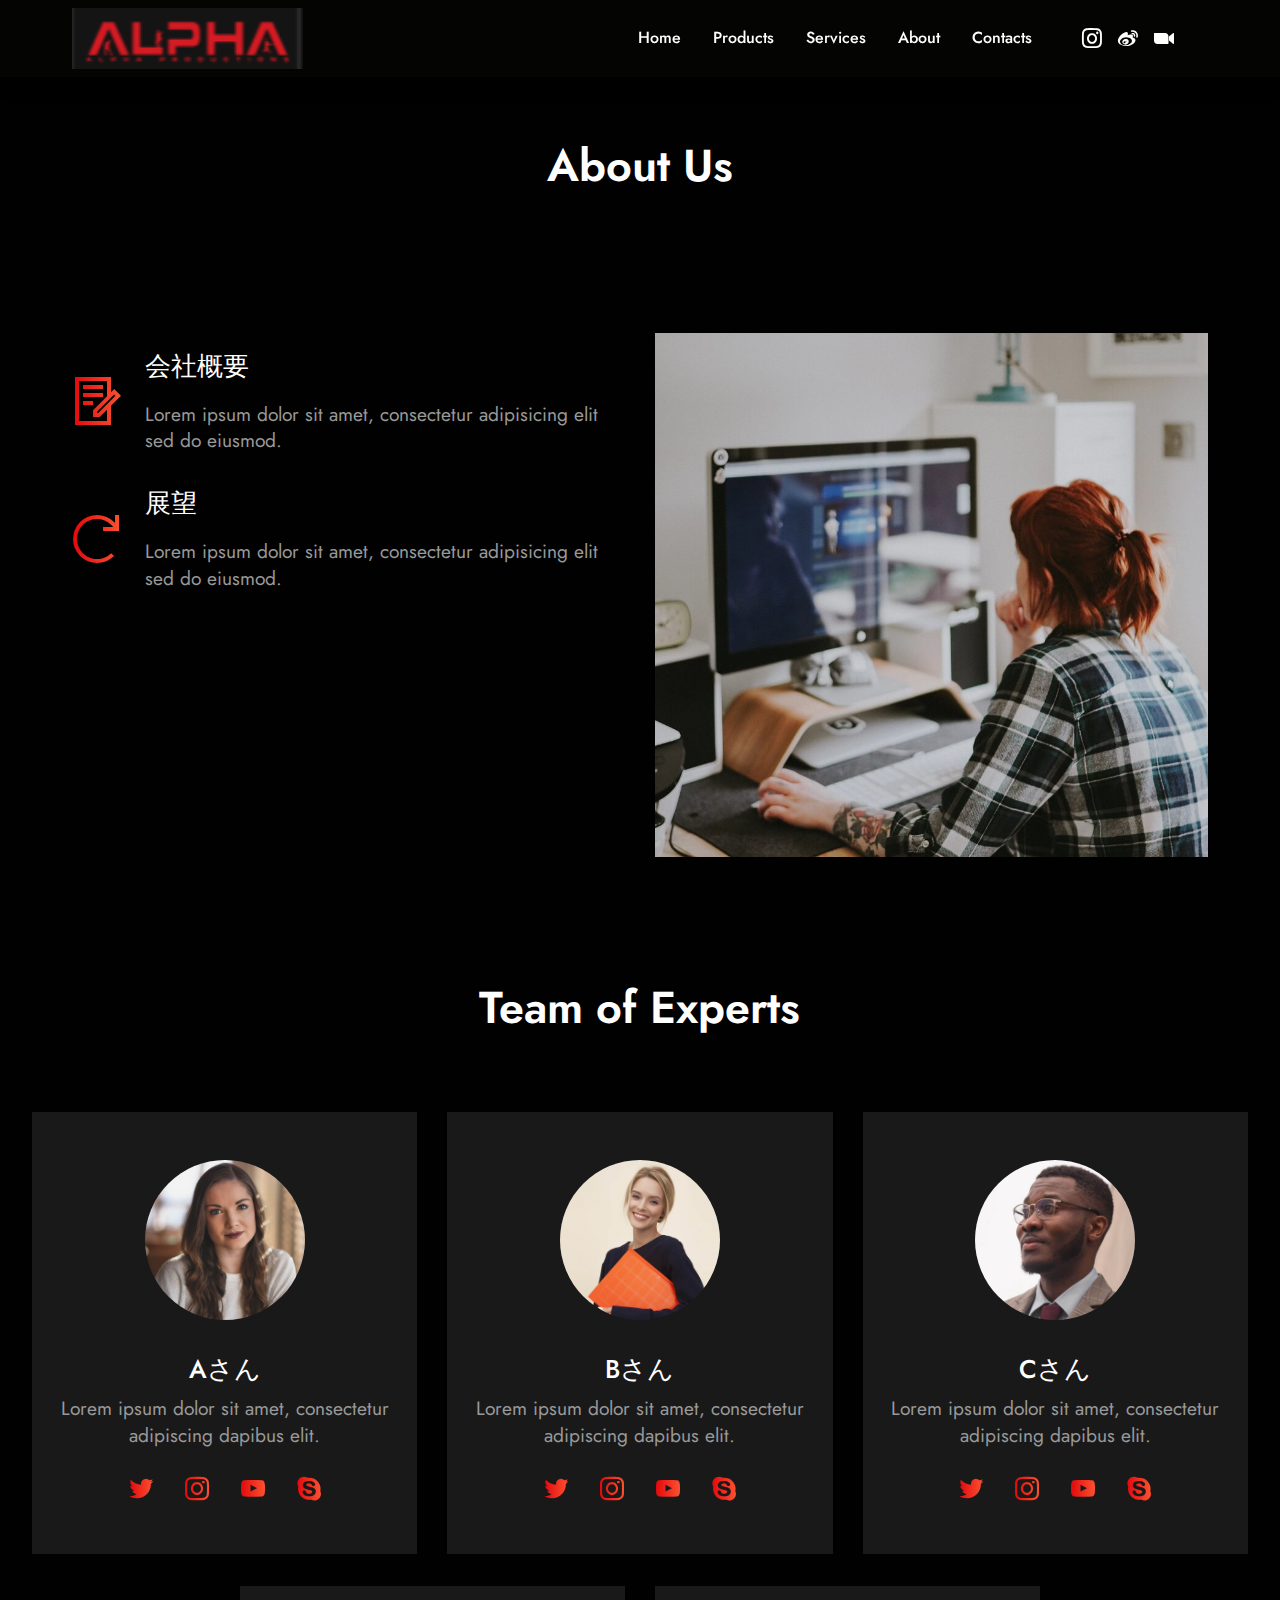
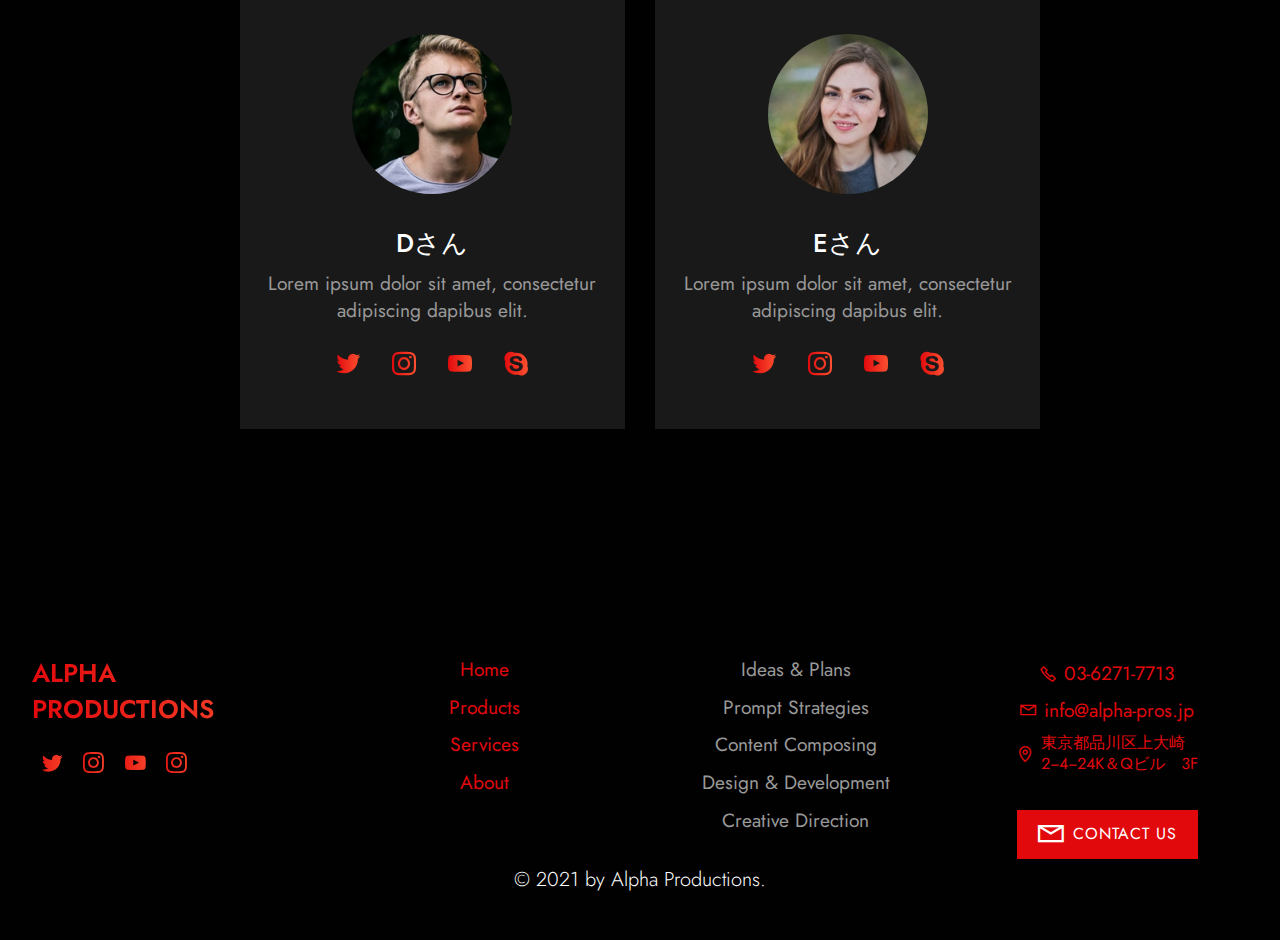
==== About.html @ 3380ed00 "about + contact" ====
<!DOCTYPE html>
<html  >
<head>
  
  <meta charset="UTF-8">
  <meta http-equiv="X-UA-Compatible" content="IE=edge">
  
  <meta name="viewport" content="width=device-width, initial-scale=1, minimum-scale=1">
  <link rel="shortcut icon" href="assets/images/1-121x76.png" type="image/x-icon">
  <meta name="description" content="Alpha Productionsは、東京を拠点とし、在日華人を中心とする映像作品制作チームです。日本をベースとし、日中両国向けの高品質の映像作品の企画・制作をすることで日中両国の文化交流・相互理解に貢献することを目標とします。">
  
  
  <title>About</title>
  <link rel="stylesheet" href="assets/web/assets/mobirise-icons2/mobirise2.css">
  <link rel="stylesheet" href="assets/web/assets/mobirise-icons/mobirise-icons.css">
  <link rel="stylesheet" href="assets/tether/tether.min.css">
  <link rel="stylesheet" href="assets/bootstrap/css/bootstrap.min.css">
  <link rel="stylesheet" href="assets/bootstrap/css/bootstrap-grid.min.css">
  <link rel="stylesheet" href="assets/bootstrap/css/bootstrap-reboot.min.css">
  <link rel="stylesheet" href="assets/dropdown/css/style.css">
  <link rel="stylesheet" href="assets/socicon/css/styles.css">
  <link rel="stylesheet" href="assets/theme/css/style.css">
  <link rel="preload" as="style" href="assets/mobirise/css/mbr-additional.css"><link rel="stylesheet" href="assets/mobirise/css/mbr-additional.css" type="text/css">
  
  
  
  

</head>
<body>
  
  <section class="menu cid-sqyo8vcNuX" once="menu" id="menu1-r">
    
    <nav class="navbar navbar-dropdown navbar-fixed-top navbar-expand-lg">
        <div class="container">
            <div class="navbar-brand">
                <span class="navbar-logo">
                    <a href="index.html">
                        <img src="assets/images/1-121x76.png" alt="alpha" style="height: 3.8rem;">
                    </a>
                </span>
                
            </div>
            <button class="navbar-toggler" type="button" data-toggle="collapse" data-target="#navbarSupportedContent" aria-controls="navbarNavAltMarkup" aria-expanded="false" aria-label="Toggle navigation">
                <div class="hamburger">
                    <span></span>
                    <span></span>
                    <span></span>
                    <span></span>
                </div>
            </button>
            <div class="collapse navbar-collapse" id="navbarSupportedContent">
                <ul class="navbar-nav nav-dropdown nav-right" data-app-modern-menu="true"><li class="nav-item"><a class="nav-link link text-white text-primary display-4" href="index.html">Home</a>
                    </li><li class="nav-item"><a class="nav-link link text-white text-primary display-4" href="Products.html">Products</a></li><li class="nav-item"><a class="nav-link link text-white text-primary display-4" href="Services.html">Services</a></li>
                    <li class="nav-item"><a class="nav-link link text-white text-primary display-4" href="About.html">About</a></li><li class="nav-item"><a class="nav-link link text-white text-primary display-4" href="Contacts.html">Contacts</a></li></ul>
                <div class="icons-menu">
                    <a href="index.html" target="_blank">
                        <span class="p-2 mbr-iconfont socicon-instagram socicon"></span>
                    </a>
                    <a href="index.html" target="_blank">
                        <span class="p-2 mbr-iconfont socicon-weibo socicon"></span>
                    </a>
                    <a href="index.html" target="_blank">
                        <span class="p-2 mbr-iconfont socicon-zoom socicon"></span>
                    </a>
                    
                    
                    
                </div>
                
            </div>
        </div>
    </nav>
</section>

<section class="content6 cid-sqyqE1B1pD" id="content6-12">

    

    
    <div class="container align-center">
        <div class="row justify-content-center">
            <div class="media-container-column col-md-10">
                <h1 class="mbr-section-title mbr-fonts-style mb-0 mbr-bold display-2">About Us</h1>
                
                 
   
            </div>
        </div>
    </div>
</section>

<section class="features2 solutionm4_features2 cid-sqyp327Faf" id="features2-y">

    
    
    <div class="container">
        <div class="row justify-content-center">
            <div class="col-lg-6 col-md-12 md-pb">
                <div class="title-wrapper align-left">
                    
                    
                    
                </div>
                <div class="row">
                    <div class="card p-3 col-12 col-md-12 col-lg-12">
                        <div class="card-wrapper">
                            <div class="icon-wrapper">
                                <span class="mbr-iconfont mobi-mbri-contact-form mobi-mbri"></span>
                            </div>
                            <div class="card-box">
                                <h5 class="card-title mbr-regular pb-1 mbr-black mbr-fonts-style display-5">会社概要</h5>
                                <p class="card-text mbr-regular mbr-black mbr-fonts-style display-7">Lorem ipsum dolor sit amet,
                                    consectetur adipisicing elit sed do eiusmod.</p>
                            </div>
                        </div>
                    </div>
                    <div class="card p-3 col-12 col-md-6 col-lg-12">
                        <div class="card-wrapper">
                            <div class="icon-wrapper">
                                <span class="mbr-iconfont mobi-mbri-refresh mobi-mbri"></span>
                            </div>
                            <div class="card-box">
                                <h5 class="card-title mbr-regular pb-1 mbr-black mbr-fonts-style display-5">
                                    展望</h5>
                                <p class="card-text mbr-regular mbr-black mbr-fonts-style display-7">Lorem ipsum dolor sit amet,
                                    consectetur adipisicing elit sed do eiusmod.</p>
                            </div>

                        </div>
                    </div>
                </div>
            </div>
            <div class="col-lg-6 col-md-12 md-pb">
                <img src="assets/images/02.jpg" alt="">
            </div>
        </div>
    </div>
</section>

<section class="team1 solutionm4_team1 cid-sqypqTOiqD" id="team1-z">
    

    
    <div class="container-fluid mbr-white">
        <div class="row justify-content-center">
            <div class="col-12 col-md-12 col-lg-10 pb-5">
                <h4 class="main-title align-center pb-3 mbr-bold mbr-black mbr-fonts-style display-2">Team of Experts</h4>
                
            </div>
        </div>
        <div class="row justify-content-center">
            <div class="card col-12 col-md-6 col-lg-4">
                <div class="card-wrapper align-center">
                    <div class="img-wrapper">
                        <img src="assets/images/face1.jpg" alt="">
                    </div>
                    <div class="card-box ">
                        <h3 class="mbr-subtitle mbr-semibold mbr-fonts-style display-5">Aさん</h3>
                        <h4 class="card-title mbr-regular mbr-black mbr-fonts-style display-7">Lorem ipsum dolor sit amet, consectetur
                            adipiscing dapibus elit.</h4>
                    </div>
                    <div class="text-wrap">

                        <div class="icon-wrapper">
                            <span class="link-icon socicon-twitter socicon"></span>
                        </div>
                        <div class="icon-wrapper">
                            <span class="link-icon socicon-instagram socicon"></span>
                        </div>
                        <div class="icon-wrapper">
                            <span class="link-icon socicon-youtube socicon"></span>
                        </div>
                        <div class="icon-wrapper">
                            <span class="link-icon socicon-skype socicon"></span>
                        </div>
                    </div>
                </div>
            </div>
            <div class="card col-12 col-md-6 col-lg-4">
                <div class="card-wrapper align-center">
                    <div class="img-wrapper">
                        <img src="assets/images/face2.jpg" alt="">
                    </div>
                    <div class="card-box ">
                        <h3 class="mbr-subtitle mbr-semibold mbr-fonts-style display-5">Bさん</h3>
                        <h4 class="card-title mbr-regular mbr-black mbr-fonts-style display-7">Lorem ipsum dolor sit amet, consectetur
                            adipiscing dapibus elit.</h4>
                    </div>
                    <div class="text-wrap">

                        <div class="icon-wrapper">
                            <span class="link-icon socicon-twitter socicon"></span>
                        </div>
                        <div class="icon-wrapper">
                            <span class="link-icon socicon-instagram socicon"></span>
                        </div>
                        <div class="icon-wrapper">
                            <span class="link-icon socicon-youtube socicon"></span>
                        </div>
                        <div class="icon-wrapper">
                            <span class="link-icon socicon-skype socicon"></span>
                        </div>
                    </div>
                </div>
            </div>
            <div class="card col-12 col-md-6 col-lg-4">
                <div class="card-wrapper align-center">
                    <div class="img-wrapper">
                        <img src="assets/images/face3.jpg" alt="">
                    </div>
                    <div class="card-box ">
                        <h3 class="mbr-subtitle mbr-semibold mbr-fonts-style display-5">Cさん</h3>
                        <h4 class="card-title mbr-regular mbr-black mbr-fonts-style display-7">Lorem ipsum dolor sit amet, consectetur
                            adipiscing dapibus elit.</h4>
                    </div>
                    <div class="text-wrap">

                        <div class="icon-wrapper">
                            <span class="link-icon socicon-twitter socicon"></span>
                        </div>
                        <div class="icon-wrapper">
                            <span class="link-icon socicon-instagram socicon"></span>
                        </div>
                        <div class="icon-wrapper">
                            <span class="link-icon socicon-youtube socicon"></span>
                        </div>
                        <div class="icon-wrapper">
                            <span class="link-icon socicon-skype socicon"></span>
                        </div>
                    </div>
                </div>
            </div>
            <div class="card col-12 col-md-6 col-lg-4">
                <div class="card-wrapper align-center">
                    <div class="img-wrapper">
                        <img src="assets/images/face4.jpg" alt="">
                    </div>
                    <div class="card-box ">
                        <h3 class="mbr-subtitle mbr-semibold mbr-fonts-style display-5">Dさん</h3>
                        <h4 class="card-title mbr-regular mbr-black mbr-fonts-style display-7">Lorem ipsum dolor sit amet, consectetur
                            adipiscing dapibus elit.</h4>
                    </div>
                    <div class="text-wrap">

                        <div class="icon-wrapper">
                            <span class="link-icon socicon-twitter socicon"></span>
                        </div>
                        <div class="icon-wrapper">
                            <span class="link-icon socicon-instagram socicon"></span>
                        </div>
                        <div class="icon-wrapper">
                            <span class="link-icon socicon-youtube socicon"></span>
                        </div>
                        <div class="icon-wrapper">
                            <span class="link-icon socicon-skype socicon"></span>
                        </div>
                    </div>
                </div>
            </div>
            <div class="card col-12 col-md-6 col-lg-4">
                <div class="card-wrapper align-center">
                    <div class="img-wrapper">
                        <img src="assets/images/face5.jpg" alt="">
                    </div>
                    <div class="card-box ">
                        <h3 class="mbr-subtitle mbr-semibold mbr-fonts-style display-5">Eさん</h3>
                        <h4 class="card-title mbr-regular mbr-black mbr-fonts-style display-7">Lorem ipsum dolor sit amet, consectetur
                            adipiscing dapibus elit.</h4>
                    </div>
                    <div class="text-wrap">

                        <div class="icon-wrapper">
                            <span class="link-icon socicon-twitter socicon"></span>
                        </div>
                        <div class="icon-wrapper">
                            <span class="link-icon socicon-instagram socicon"></span>
                        </div>
                        <div class="icon-wrapper">
                            <span class="link-icon socicon-youtube socicon"></span>
                        </div>
                        <div class="icon-wrapper">
                            <span class="link-icon socicon-skype socicon"></span>
                        </div>
                    </div>
                </div>
            </div>
        </div>
    </div>
</section>

<section class="footer2 cid-sqyo8w7oRx" once="footers" id="footer2-t">
    
    
    <div class="container">
        <div class="row align-left">
            <div class="col-md-6 col-lg-3">
                <h3 class="title pb-2 align-left mbr-bold mbr-fonts-style display-5">ALPHA <br>PRODUCTIONS</h3>
                
                <div class="socicon-wrap">
                    <span class="mbr-iconfont socicon-twitter socicon"></span>
                    <span class="mbr-iconfont socicon-instagram socicon"></span>
                    <span class="mbr-iconfont socicon-youtube socicon"></span>
                    <span class="mbr-iconfont socicon-instagram socicon"></span>
                </div>
            </div>
            <div class="col-md-6 col-lg-3">
                <div class="align-wrap">
                    <div class="item-wrap">
                        <div class="icons-wrap pb-2">
                            <p class="icon-title mbr-regular mbr-fonts-style display-7">
                                <a href="index.html" class="text-primary">Home</a><br></p>
                        </div>
                    </div>
                    <div class="item-wrap">
                        <div class="icons-wrap pb-2">
                            <p class="icon-title mbr-regular mbr-fonts-style display-7"><a href="Products.html" class="text-primary">Products</a></p>
                        </div>
                    </div>
                    <div class="item-wrap">
                        <div class="icons-wrap pb-2">
                            <p class="icon-title mbr-regular mbr-fonts-style display-7"><a href="Services.html" class="text-primary">Services</a></p>
                        </div>
                    </div>
                    <div class="item-wrap">
                        <div class="icons-wrap pb-2">
                            <p class="icon-title mbr-regular mbr-fonts-style display-7"><a href="About.html" class="text-primary">About</a></p>
                        </div>
                    </div>
                    <div class="item-wrap">
                        
                    </div>
                </div>
            </div>
            <div class="col-md-6 col-lg-3">
                <div class="align-wrap">
                    <div class="item-wrap">
                        <div class="icons-wrap pb-2">

                            <p class="icon-title mbr-regular mbr-fonts-style display-7">
                                Ideas &amp; Plans<br></p>
                        </div>
                    </div>
                    <div class="item-wrap">
                        <div class="icons-wrap pb-2">
                            <p class="icon-title mbr-regular mbr-fonts-style display-7">Prompt Strategies</p>
                        </div>
                    </div>
                    <div class="item-wrap">
                        <div class="icons-wrap pb-2">
                            <p class="icon-title mbr-regular mbr-fonts-style display-7">Content Composing</p>
                        </div>
                    </div>
                    <div class="item-wrap">
                        <div class="icons-wrap pb-2">
                            <p class="icon-title mbr-regular mbr-fonts-style display-7">Design &amp; Development</p>
                        </div>
                    </div>
                    <div class="item-wrap">
                        <div class="icons-wrap pb-2">
                            <p class="icon-title mbr-regular mbr-fonts-style display-7">Creative Direction</p>
                        </div>
                    </div>
                </div>
            </div>
            <div class="col-md-6 align-center col-lg-3">

                <div class="list-items pb-4">
                    <div class="item mbr-flex">
                        <span class="item-icon mobi-mbri-phone mobi-mbri" style="color: rgb(226, 9, 13); fill: rgb(226, 9, 13);"></span>
                        <p class="item-text mbr-regular mbr-white mbr-fonts-style display-7"><a href="tel:03-6271-7713" class="text-primary">03-6271-7713</a></p>
                    </div>

                    <div class="item mbr-flex">
                        <span class="item-icon mobi-mbri-letter mobi-mbri" style="color: rgb(226, 9, 13); fill: rgb(226, 9, 13);"></span>
                        <p class="item-text mbr-regular mbr-white mbr-fonts-style display-7"> <a href="mailto:info@alpha-pros.jp" class="text-primary">info@alpha-pros.jp</a></p>

                    </div>

                    <div class="item mbr-flex">
                        <span class="item-icon mobi-mbri-map-pin mobi-mbri" style="color: rgb(226, 9, 13); fill: rgb(226, 9, 13);"></span>
                        <p class="item-text mbr-regular mbr-white mbr-fonts-style display-4"><a href="index.html#map1-8" class="text-primary">東京都品川区上大崎</a><br><a href="index.html#map1-8" class="text-primary">２−４−２４K＆Qビル　３F</a></p>

                    </div>

                    

                    
                </div>
                <div class="mbr-section-btn"><a class="btn btn-sm btn-primary display-4" href="Contacts.html"><span class="mobi-mbri mobi-mbri-letter mbr-iconfont mbr-iconfont-btn"></span>CONTACT US</a></div>
            </div>
        </div>
    </div>
    <div class="copyright">© 2021 by Alpha Productions.</div>
</section>


<script src="assets/web/assets/jquery/jquery.min.js"></script>
  <script src="assets/popper/popper.min.js"></script>
  <script src="assets/tether/tether.min.js"></script>
  <script src="assets/bootstrap/js/bootstrap.min.js"></script>
  <script src="assets/smoothscroll/smooth-scroll.js"></script>
  <script src="assets/dropdown/js/nav-dropdown.js"></script>
  <script src="assets/dropdown/js/navbar-dropdown.js"></script>
  <script src="assets/touchswipe/jquery.touch-swipe.min.js"></script>
  <script src="assets/theme/js/script.js"></script>
  
  
  

</body>
</html>
---- assets/web/assets/mobirise-icons2/mobirise2.css ----
@font-face {
  font-family: 'Moririse2';
  font-display: swap;
  src:  url('mobirise2.eot?f2bix4');
  src:  url('mobirise2.eot?f2bix4#iefix') format('embedded-opentype'),
    url('mobirise2.ttf?f2bix4') format('truetype'),
    url('mobirise2.woff?f2bix4') format('woff'),
    url('mobirise2.svg?f2bix4#mobirise2') format('svg');
  font-weight: normal;
  font-style: normal;
}

[class^="mobi-"], [class*=" mobi-"] {
  /* use !important to prevent issues with browser extensions that change fonts */
  font-family: 'Moririse2' !important;
  speak: none;
  font-style: normal;
  font-weight: normal;
  font-variant: normal;
  text-transform: none;
  line-height: 1;

  /* Better Font Rendering =========== */
  -webkit-font-smoothing: antialiased;
  -moz-osx-font-smoothing: grayscale;
}

.mobi-mbri-add-submenu:before {
  content: "\e900";
}
.mobi-mbri-alert:before {
  content: "\e901";
}
.mobi-mbri-align-center:before {
  content: "\e902";
}
.mobi-mbri-align-justify:before {
  content: "\e903";
}
.mobi-mbri-align-left:before {
  content: "\e904";
}
.mobi-mbri-align-right:before {
  content: "\e905";
}
.mobi-mbri-android:before {
  content: "\e906";
}
.mobi-mbri-apple:before {
  content: "\e907";
}
.mobi-mbri-arrow-down:before {
  content: "\e908";
}
.mobi-mbri-arrow-next:before {
  content: "\e909";
}
.mobi-mbri-arrow-prev:before {
  content: "\e90a";
}
.mobi-mbri-arrow-up:before {
  content: "\e90b";
}
.mobi-mbri-bold:before {
  content: "\e90c";
}
.mobi-mbri-bookmark:before {
  content: "\e90d";
}
.mobi-mbri-bootstrap:before {
  content: "\e90e";
}
.mobi-mbri-briefcase:before {
  content: "\e90f";
}
.mobi-mbri-browse:before {
  content: "\e910";
}
.mobi-mbri-bulleted-list:before {
  content: "\e911";
}
.mobi-mbri-calendar:before {
  content: "\e912";
}
.mobi-mbri-camera:before {
  content: "\e913";
}
.mobi-mbri-cart-add:before {
  content: "\e914";
}
.mobi-mbri-cart-full:before {
  content: "\e915";
}
.mobi-mbri-cash:before {
  content: "\e916";
}
.mobi-mbri-change-style:before {
  content: "\e917";
}
.mobi-mbri-chat:before {
  content: "\e918";
}
.mobi-mbri-clock:before {
  content: "\e919";
}
.mobi-mbri-close:before {
  content: "\e91a";
}
.mobi-mbri-cloud:before {
  content: "\e91b";
}
.mobi-mbri-code:before {
  content: "\e91c";
}
.mobi-mbri-contact-form:before {
  content: "\e91d";
}
.mobi-mbri-credit-card:before {
  content: "\e91e";
}
.mobi-mbri-cursor-click:before {
  content: "\e91f";
}
.mobi-mbri-cust-feedback:before {
  content: "\e920";
}
.mobi-mbri-database:before {
  content: "\e921";
}
.mobi-mbri-delivery:before {
  content: "\e922";
}
.mobi-mbri-desktop:before {
  content: "\e923";
}
.mobi-mbri-devices:before {
  content: "\e924";
}
.mobi-mbri-down:before {
  content: "\e925";
}
.mobi-mbri-download-2:before {
  content: "\e926";
}
.mobi-mbri-download:before {
  content: "\e927";
}
.mobi-mbri-drag-n-drop-2:before {
  content: "\e928";
}
.mobi-mbri-drag-n-drop:before {
  content: "\e929";
}
.mobi-mbri-edit-2:before {
  content: "\e92a";
}
.mobi-mbri-edit:before {
  content: "\e92b";
}
.mobi-mbri-error:before {
  content: "\e92c";
}
.mobi-mbri-extension:before {
  content: "\e92d";
}
.mobi-mbri-features:before {
  content: "\e92e";
}
.mobi-mbri-file:before {
  content: "\e92f";
}
.mobi-mbri-flag:before {
  content: "\e930";
}
.mobi-mbri-folder:before {
  content: "\e931";
}
.mobi-mbri-gift:before {
  content: "\e932";
}
.mobi-mbri-github:before {
  content: "\e933";
}
.mobi-mbri-globe-2:before {
  content: "\e934";
}
.mobi-mbri-globe:before {
  content: "\e935";
}
.mobi-mbri-growing-chart:before {
  content: "\e936";
}
.mobi-mbri-hearth:before {
  content: "\e937";
}
.mobi-mbri-help:before {
  content: "\e938";
}
.mobi-mbri-home:before {
  content: "\e939";
}
.mobi-mbri-hot-cup:before {
  content: "\e93a";
}
.mobi-mbri-idea:before {
  content: "\e93b";
}
.mobi-mbri-image-gallery:before {
  content: "\e93c";
}
.mobi-mbri-image-slider:before {
  content: "\e93d";
}
.mobi-mbri-info:before {
  content: "\e93e";
}
.mobi-mbri-italic:before {
  content: "\e93f";
}
.mobi-mbri-key:before {
  content: "\e940";
}
.mobi-mbri-laptop:before {
  content: "\e941";
}
.mobi-mbri-layers:before {
  content: "\e942";
}
.mobi-mbri-left-right:before {
  content: "\e943";
}
.mobi-mbri-left:before {
  content: "\e944";
}
.mobi-mbri-letter:before {
  content: "\e945";
}
.mobi-mbri-like:before {
  content: "\e946";
}
.mobi-mbri-link:before {
  content: "\e947";
}
.mobi-mbri-lock:before {
  content: "\e948";
}
.mobi-mbri-login:before {
  content: "\e949";
}
.mobi-mbri-logout:before {
  content: "\e94a";
}
.mobi-mbri-magic-stick:before {
  content: "\e94b";
}
.mobi-mbri-map-pin:before {
  content: "\e94c";
}
.mobi-mbri-menu:before {
  content: "\e94d";
}
.mobi-mbri-mobile-2:before {
  content: "\e94e";
}
.mobi-mbri-mobile-horizontal:before {
  content: "\e94f";
}
.mobi-mbri-mobile:before {
  content: "\e950";
}
.mobi-mbri-mobirise:before {
  content: "\e951";
}
.mobi-mbri-more-horizontal:before {
  content: "\e952";
}
.mobi-mbri-more-vertical:before {
  content: "\e953";
}
.mobi-mbri-music:before {
  content: "\e954";
}
.mobi-mbri-new-file:before {
  content: "\e955";
}
.mobi-mbri-numbered-list:before {
  content: "\e956";
}
.mobi-mbri-opened-folder:before {
  content: "\e957";
}
.mobi-mbri-pages:before {
  content: "\e958";
}
.mobi-mbri-paper-plane:before {
  content: "\e959";
}
.mobi-mbri-paperclip:before {
  content: "\e95a";
}
.mobi-mbri-phone:before {
  content: "\e95b";
}
.mobi-mbri-photo:before {
  content: "\e95c";
}
.mobi-mbri-photos:before {
  content: "\e95d";
}
.mobi-mbri-pin:before {
  content: "\e95e";
}
.mobi-mbri-play:before {
  content: "\e95f";
}
.mobi-mbri-plus:before {
  content: "\e960";
}
.mobi-mbri-preview:before {
  content: "\e961";
}
.mobi-mbri-print:before {
  content: "\e962";
}
.mobi-mbri-protect:before {
  content: "\e963";
}
.mobi-mbri-question:before {
  content: "\e964";
}
.mobi-mbri-quote-left:before {
  content: "\e965";
}
.mobi-mbri-quote-right:before {
  content: "\e966";
}
.mobi-mbri-redo:before {
  content: "\e967";
}
.mobi-mbri-refresh:before {
  content: "\e968";
}
.mobi-mbri-responsive-2:before {
  content: "\e969";
}
.mobi-mbri-responsive:before {
  content: "\e96a";
}
.mobi-mbri-right:before {
  content: "\e96b";
}
.mobi-mbri-rocket:before {
  content: "\e96c";
}
.mobi-mbri-sad-face:before {
  content: "\e96d";
}
.mobi-mbri-sale:before {
  content: "\e96e";
}
.mobi-mbri-save:before {
  content: "\e96f";
}
.mobi-mbri-search:before {
  content: "\e970";
}
.mobi-mbri-setting-2:before {
  content: "\e971";
}
.mobi-mbri-setting-3:before {
  content: "\e972";
}
.mobi-mbri-setting:before {
  content: "\e973";
}
.mobi-mbri-share:before {
  content: "\e974";
}
.mobi-mbri-shopping-bag:before {
  content: "\e975";
}
.mobi-mbri-shopping-basket:before {
  content: "\e976";
}
.mobi-mbri-shopping-cart:before {
  content: "\e977";
}
.mobi-mbri-sites:before {
  content: "\e978";
}
.mobi-mbri-smile-face:before {
  content: "\e979";
}
.mobi-mbri-speed:before {
  content: "\e97a";
}
.mobi-mbri-star:before {
  content: "\e97b";
}
.mobi-mbri-success:before {
  content: "\e97c";
}
.mobi-mbri-sun:before {
  content: "\e97d";
}
.mobi-mbri-sun2:before {
  content: "\e97e";
}
.mobi-mbri-tablet-vertical:before {
  content: "\e97f";
}
.mobi-mbri-tablet:before {
  content: "\e980";
}
.mobi-mbri-target:before {
  content: "\e981";
}
.mobi-mbri-timer:before {
  content: "\e982";
}
.mobi-mbri-to-ftp:before {
  content: "\e983";
}
.mobi-mbri-to-local-drive:before {
  content: "\e984";
}
.mobi-mbri-touch-swipe:before {
  content: "\e985";
}
.mobi-mbri-touch:before {
  content: "\e986";
}
.mobi-mbri-trash:before {
  content: "\e987";
}
.mobi-mbri-underline:before {
  content: "\e988";
}
.mobi-mbri-undo:before {
  content: "\e989";
}
.mobi-mbri-unlink:before {
  content: "\e98a";
}
.mobi-mbri-unlock:before {
  content: "\e98b";
}
.mobi-mbri-up-down:before {
  content: "\e98c";
}
.mobi-mbri-up:before {
  content: "\e98d";
}
.mobi-mbri-update:before {
  content: "\e98e";
}
.mobi-mbri-upload-2:before {
  content: "\e98f";
}
.mobi-mbri-upload:before {
  content: "\e990";
}
.mobi-mbri-user-2:before {
  content: "\e991";
}
.mobi-mbri-user:before {
  content: "\e992";
}
.mobi-mbri-users:before {
  content: "\e993";
}
.mobi-mbri-video-play:before {
  content: "\e994";
}
.mobi-mbri-video:before {
  content: "\e995";
}
.mobi-mbri-watch:before {
  content: "\e996";
}
.mobi-mbri-website-theme-2:before {
  content: "\e997";
}
.mobi-mbri-website-theme:before {
  content: "\e998";
}
.mobi-mbri-wifi:before {
  content: "\e999";
}
.mobi-mbri-windows:before {
  content: "\e99a";
}
.mobi-mbri-zoom-in:before {
  content: "\e99b";
}
.mobi-mbri-zoom-out:before {
  content: "\e99c";
}
---- assets/web/assets/mobirise-icons/mobirise-icons.css ----
@font-face {
  font-family: 'MobiriseIcons';
  src:  url('mobirise-icons.eot?spat4u');
  src:  url('mobirise-icons.eot?spat4u#iefix') format('embedded-opentype'),
    url('mobirise-icons.ttf?spat4u') format('truetype'),
    url('mobirise-icons.woff?spat4u') format('woff'),
    url('mobirise-icons.svg?spat4u#MobiriseIcons') format('svg');
  font-weight: normal;
  font-style: normal;
  font-display: swap;
}

[class^="mbri-"], [class*=" mbri-"] {
  /* use !important to prevent issues with browser extensions that change fonts */
  font-family: MobiriseIcons !important;
  speak: none;
  font-style: normal;
  font-weight: normal;
  font-variant: normal;
  text-transform: none;
  line-height: 1;

  /* Better Font Rendering =========== */
  -webkit-font-smoothing: antialiased;
  -moz-osx-font-smoothing: grayscale;
}

.mbri-add-submenu:before {
  content: "\e900";
}
.mbri-alert:before {
  content: "\e901";
}
.mbri-align-center:before {
  content: "\e902";
}
.mbri-align-justify:before {
  content: "\e903";
}
.mbri-align-left:before {
  content: "\e904";
}
.mbri-align-right:before {
  content: "\e905";
}
.mbri-android:before {
  content: "\e906";
}
.mbri-apple:before {
  content: "\e907";
}
.mbri-arrow-down:before {
  content: "\e908";
}
.mbri-arrow-next:before {
  content: "\e909";
}
.mbri-arrow-prev:before {
  content: "\e90a";
}
.mbri-arrow-up:before {
  content: "\e90b";
}
.mbri-bold:before {
  content: "\e90c";
}
.mbri-bookmark:before {
  content: "\e90d";
}
.mbri-bootstrap:before {
  content: "\e90e";
}
.mbri-briefcase:before {
  content: "\e90f";
}
.mbri-browse:before {
  content: "\e910";
}
.mbri-bulleted-list:before {
  content: "\e911";
}
.mbri-calendar:before {
  content: "\e912";
}
.mbri-camera:before {
  content: "\e913";
}
.mbri-cart-add:before {
  content: "\e914";
}
.mbri-cart-full:before {
  content: "\e915";
}
.mbri-cash:before {
  content: "\e916";
}
.mbri-change-style:before {
  content: "\e917";
}
.mbri-chat:before {
  content: "\e918";
}
.mbri-clock:before {
  content: "\e919";
}
.mbri-close:before {
  content: "\e91a";
}
.mbri-cloud:before {
  content: "\e91b";
}
.mbri-code:before {
  content: "\e91c";
}
.mbri-contact-form:before {
  content: "\e91d";
}
.mbri-credit-card:before {
  content: "\e91e";
}
.mbri-cursor-click:before {
  content: "\e91f";
}
.mbri-cust-feedback:before {
  content: "\e920";
}
.mbri-database:before {
  content: "\e921";
}
.mbri-delivery:before {
  content: "\e922";
}
.mbri-desktop:before {
  content: "\e923";
}
.mbri-devices:before {
  content: "\e924";
}
.mbri-down:before {
  content: "\e925";
}
.mbri-download:before {
  content: "\e989";
}
.mbri-drag-n-drop:before {
  content: "\e927";
}
.mbri-drag-n-drop2:before {
  content: "\e928";
}
.mbri-edit:before {
  content: "\e929";
}
.mbri-edit2:before {
  content: "\e92a";
}
.mbri-error:before {
  content: "\e92b";
}
.mbri-extension:before {
  content: "\e92c";
}
.mbri-features:before {
  content: "\e92d";
}
.mbri-file:before {
  content: "\e92e";
}
.mbri-flag:before {
  content: "\e92f";
}
.mbri-folder:before {
  content: "\e930";
}
.mbri-gift:before {
  content: "\e931";
}
.mbri-github:before {
  content: "\e932";
}
.mbri-globe:before {
  content: "\e933";
}
.mbri-globe-2:before {
  content: "\e934";
}
.mbri-growing-chart:before {
  content: "\e935";
}
.mbri-hearth:before {
  content: "\e936";
}
.mbri-help:before {
  content: "\e937";
}
.mbri-home:before {
  content: "\e938";
}
.mbri-hot-cup:before {
  content: "\e939";
}
.mbri-idea:before {
  content: "\e93a";
}
.mbri-image-gallery:before {
  content: "\e93b";
}
.mbri-image-slider:before {
  content: "\e93c";
}
.mbri-info:before {
  content: "\e93d";
}
.mbri-italic:before {
  content: "\e93e";
}
.mbri-key:before {
  content: "\e93f";
}
.mbri-laptop:before {
  content: "\e940";
}
.mbri-layers:before {
  content: "\e941";
}
.mbri-left-right:before {
  content: "\e942";
}
.mbri-left:before {
  content: "\e943";
}
.mbri-letter:before {
  content: "\e944";
}
.mbri-like:before {
  content: "\e945";
}
.mbri-link:before {
  content: "\e946";
}
.mbri-lock:before {
  content: "\e947";
}
.mbri-login:before {
  content: "\e948";
}
.mbri-logout:before {
  content: "\e949";
}
.mbri-magic-stick:before {
  content: "\e94a";
}
.mbri-map-pin:before {
  content: "\e94b";
}
.mbri-menu:before {
  content: "\e94c";
}
.mbri-mobile:before {
  content: "\e94d";
}
.mbri-mobile2:before {
  content: "\e94e";
}
.mbri-mobirise:before {
  content: "\e94f";
}
.mbri-more-horizontal:before {
  content: "\e950";
}
.mbri-more-vertical:before {
  content: "\e951";
}
.mbri-music:before {
  content: "\e952";
}
.mbri-new-file:before {
  content: "\e953";
}
.mbri-numbered-list:before {
  content: "\e954";
}
.mbri-opened-folder:before {
  content: "\e955";
}
.mbri-pages:before {
  content: "\e956";
}
.mbri-paper-plane:before {
  content: "\e957";
}
.mbri-paperclip:before {
  content: "\e958";
}
.mbri-photo:before {
  content: "\e959";
}
.mbri-photos:before {
  content: "\e95a";
}
.mbri-pin:before {
  content: "\e95b";
}
.mbri-play:before {
  content: "\e95c";
}
.mbri-plus:before {
  content: "\e95d";
}
.mbri-preview:before {
  content: "\e95e";
}
.mbri-print:before {
  content: "\e95f";
}
.mbri-protect:before {
  content: "\e960";
}
.mbri-question:before {
  content: "\e961";
}
.mbri-quote-left:before {
  content: "\e962";
}
.mbri-quote-right:before {
  content: "\e963";
}
.mbri-refresh:before {
  content: "\e964";
}
.mbri-responsive:before {
  content: "\e965";
}
.mbri-right:before {
  content: "\e966";
}
.mbri-rocket:before {
  content: "\e967";
}
.mbri-sad-face:before {
  content: "\e968";
}
.mbri-sale:before {
  content: "\e969";
}
.mbri-save:before {
  content: "\e96a";
}
.mbri-search:before {
  content: "\e96b";
}
.mbri-setting:before {
  content: "\e96c";
}
.mbri-setting2:before {
  content: "\e96d";
}
.mbri-setting3:before {
  content: "\e96e";
}
.mbri-share:before {
  content: "\e96f";
}
.mbri-shopping-bag:before {
  content: "\e970";
}
.mbri-shopping-basket:before {
  content: "\e971";
}
.mbri-shopping-cart:before {
  content: "\e972";
}
.mbri-sites:before {
  content: "\e973";
}
.mbri-smile-face:before {
  content: "\e974";
}
.mbri-speed:before {
  content: "\e975";
}
.mbri-star:before {
  content: "\e976";
}
.mbri-success:before {
  content: "\e977";
}
.mbri-sun:before {
  content: "\e978";
}
.mbri-sun2:before {
  content: "\e979";
}
.mbri-tablet:before {
  content: "\e97a";
}
.mbri-tablet-vertical:before {
  content: "\e97b";
}
.mbri-target:before {
  content: "\e97c";
}
.mbri-timer:before {
  content: "\e97d";
}
.mbri-to-ftp:before {
  content: "\e97e";
}
.mbri-to-local-drive:before {
  content: "\e97f";
}
.mbri-touch-swipe:before {
  content: "\e980";
}
.mbri-touch:before {
  content: "\e981";
}
.mbri-trash:before {
  content: "\e982";
}
.mbri-underline:before {
  content: "\e983";
}
.mbri-unlink:before {
  content: "\e984";
}
.mbri-unlock:before {
  content: "\e985";
}
.mbri-up-down:before {
  content: "\e986";
}
.mbri-up:before {
  content: "\e987";
}
.mbri-update:before {
  content: "\e988";
}
.mbri-upload:before {
 content: "\e926"; 
}
.mbri-user:before {
  content: "\e98a";
}
.mbri-user2:before {
  content: "\e98b";
}
.mbri-users:before {
  content: "\e98c";
}
.mbri-video:before {
  content: "\e98d";
}
.mbri-video-play:before {
  content: "\e98e";
}
.mbri-watch:before {
  content: "\e98f";
}
.mbri-website-theme:before {
  content: "\e990";
}
.mbri-wifi:before {
  content: "\e991";
}
.mbri-windows:before {
  content: "\e992";
}
.mbri-zoom-out:before {
  content: "\e993";
}
.mbri-redo:before {
  content: "\e994";
}
.mbri-undo:before {
  content: "\e995";
}
---- assets/dropdown/css/style.css ----
.navbar-dropdown {
  left: 0;
  padding: 0;
  position: absolute;
  right: 0;
  top: 0;
  transition: all 0.45s ease;
  z-index: 1030;
  background: #282828; }
  .navbar-dropdown .navbar-logo {
    margin-right: 0.8rem;
    transition: margin 0.3s ease-in-out;
    vertical-align: middle; }
    .navbar-dropdown .navbar-logo img {
      height: 3.125rem;
      transition: all 0.3s ease-in-out; }
    .navbar-dropdown .navbar-logo.mbr-iconfont {
      font-size: 3.125rem;
      line-height: 3.125rem; }
  .navbar-dropdown .navbar-caption {
    font-weight: 700;
    white-space: normal;
    vertical-align: -4px;
    line-height: 3.125rem !important; }
    .navbar-dropdown .navbar-caption, .navbar-dropdown .navbar-caption:hover {
      color: inherit;
      text-decoration: none; }
  .navbar-dropdown .mbr-iconfont + .navbar-caption {
    vertical-align: -1px; }
  .navbar-dropdown.navbar-fixed-top {
    position: fixed; }
  .navbar-dropdown .navbar-brand span {
    vertical-align: -4px; }
  .navbar-dropdown.bg-color.transparent {
    background: none; }
  .navbar-dropdown.navbar-short .navbar-brand {
    padding: 0.625rem 0; }
    .navbar-dropdown.navbar-short .navbar-brand span {
      vertical-align: -1px; }
  .navbar-dropdown.navbar-short .navbar-caption {
    line-height: 2.375rem !important;
    vertical-align: -2px; }
  .navbar-dropdown.navbar-short .navbar-logo {
    margin-right: 0.5rem; }
    .navbar-dropdown.navbar-short .navbar-logo img {
      height: 2.375rem; }
    .navbar-dropdown.navbar-short .navbar-logo.mbr-iconfont {
      font-size: 2.375rem;
      line-height: 2.375rem; }
  .navbar-dropdown.navbar-short .mbr-table-cell {
    height: 3.625rem; }
  .navbar-dropdown .navbar-close {
    left: 0.6875rem;
    position: fixed;
    top: 0.75rem;
    z-index: 1000; }
  .navbar-dropdown .hamburger-icon {
    content: "";
    display: inline-block;
    vertical-align: middle;
    width: 16px;
    -webkit-box-shadow: 0 -6px 0 1px #282828,0 0 0 1px #282828,0 6px 0 1px #282828;
    -moz-box-shadow: 0 -6px 0 1px #282828,0 0 0 1px #282828,0 6px 0 1px #282828;
    box-shadow: 0 -6px 0 1px #282828,0 0 0 1px #282828,0 6px 0 1px #282828; }

.dropdown-menu .dropdown-toggle[data-toggle="dropdown-submenu"]::after {
  border-bottom: 0.35em solid transparent;
  border-left: 0.35em solid;
  border-right: 0;
  border-top: 0.35em solid transparent;
  margin-left: 0.3rem; }

.dropdown-menu .dropdown-item:focus {
  outline: 0; }

.nav-dropdown {
  font-size: 0.75rem;
  font-weight: 500;
  height: auto !important; }
  .nav-dropdown .nav-btn {
    padding-left: 1rem; }
  .nav-dropdown .link {
    margin: .667em 1.667em;
    font-weight: 500;
    padding: 0;
    transition: color .2s ease-in-out; }
    .nav-dropdown .link.dropdown-toggle {
      margin-right: 2.583em; }
      .nav-dropdown .link.dropdown-toggle::after {
        margin-left: .25rem;
        border-top: 0.35em solid;
        border-right: 0.35em solid transparent;
        border-left: 0.35em solid transparent;
        border-bottom: 0; }
      .nav-dropdown .link.dropdown-toggle[aria-expanded="true"] {
        margin: 0;
        padding: 0.667em 3.263em  0.667em 1.667em; }
  .nav-dropdown .link::after,
  .nav-dropdown .dropdown-item::after {
    color: inherit; }
  .nav-dropdown .btn {
    font-size: 0.75rem;
    font-weight: 700;
    letter-spacing: 0;
    margin-bottom: 0;
    padding-left: 1.25rem;
    padding-right: 1.25rem; }
  .nav-dropdown .dropdown-menu {
    border-radius: 0;
    border: 0;
    left: 0;
    margin: 0;
    padding-bottom: 1.25rem;
    padding-top: 1.25rem;
    position: relative; }
  .nav-dropdown .dropdown-submenu {
    margin-left: 0.125rem;
    top: 0; }
  .nav-dropdown .dropdown-item {
    font-weight: 500;
    line-height: 2;
    padding: 0.3846em 4.615em 0.3846em 1.5385em;
    position: relative;
    transition: color .2s ease-in-out, background-color .2s ease-in-out; }
    .nav-dropdown .dropdown-item::after {
      margin-top: -0.3077em;
      position: absolute;
      right: 1.1538em;
      top: 50%; }
    .nav-dropdown .dropdown-item:focus, .nav-dropdown .dropdown-item:hover {
      background: none; }

@media (max-width: 767px) {
  .nav-dropdown.navbar-toggleable-sm {
    bottom: 0;
    display: none;
    left: 0;
    overflow-x: hidden;
    position: fixed;
    top: 0;
    transform: translateX(-100%);
    -ms-transform: translateX(-100%);
    -webkit-transform: translateX(-100%);
    width: 18.75rem;
    z-index: 999; } }
.nav-dropdown.navbar-toggleable-xl {
  bottom: 0;
  display: none;
  left: 0;
  overflow-x: hidden;
  position: fixed;
  top: 0;
  transform: translateX(-100%);
  -ms-transform: translateX(-100%);
  -webkit-transform: translateX(-100%);
  width: 18.75rem;
  z-index: 999; }

.nav-dropdown-sm {
  display: block !important;
  overflow-x: hidden;
  overflow: auto;
  padding-top: 3.875rem; }
  .nav-dropdown-sm::after {
    content: "";
    display: block;
    height: 3rem;
    width: 100%; }
  .nav-dropdown-sm.collapse.in ~ .navbar-close {
    display: block !important; }
  .nav-dropdown-sm.collapsing, .nav-dropdown-sm.collapse.in {
    transform: translateX(0);
    -ms-transform: translateX(0);
    -webkit-transform: translateX(0);
    transition: all 0.25s ease-out;
    -webkit-transition: all 0.25s ease-out;
    background: #282828; }
  .nav-dropdown-sm.collapsing[aria-expanded="false"] {
    transform: translateX(-100%);
    -ms-transform: translateX(-100%);
    -webkit-transform: translateX(-100%); }
  .nav-dropdown-sm .nav-item {
    display: block;
    margin-left: 0 !important;
    padding-left: 0; }
  .nav-dropdown-sm .link,
  .nav-dropdown-sm .dropdown-item {
    border-top: 1px dotted rgba(255, 255, 255, 0.1);
    font-size: 0.8125rem;
    line-height: 1.6;
    margin: 0 !important;
    padding: 0.875rem 2.4rem 0.875rem 1.5625rem !important;
    position: relative;
    white-space: normal; }
    .nav-dropdown-sm .link:focus, .nav-dropdown-sm .link:hover,
    .nav-dropdown-sm .dropdown-item:focus,
    .nav-dropdown-sm .dropdown-item:hover {
      background: rgba(0, 0, 0, 0.2) !important;
      color: #c0a375; }
  .nav-dropdown-sm .nav-btn {
    position: relative;
    padding: 1.5625rem 1.5625rem 0 1.5625rem; }
    .nav-dropdown-sm .nav-btn::before {
      border-top: 1px dotted rgba(255, 255, 255, 0.1);
      content: "";
      left: 0;
      position: absolute;
      top: 0;
      width: 100%; }
    .nav-dropdown-sm .nav-btn + .nav-btn {
      padding-top: 0.625rem; }
      .nav-dropdown-sm .nav-btn + .nav-btn::before {
        display: none; }
  .nav-dropdown-sm .btn {
    padding: 0.625rem 0; }
  .nav-dropdown-sm .dropdown-toggle[data-toggle="dropdown-submenu"]::after {
    margin-left: .25rem;
    border-top: 0.35em solid;
    border-right: 0.35em solid transparent;
    border-left: 0.35em solid transparent;
    border-bottom: 0; }
  .nav-dropdown-sm .dropdown-toggle[data-toggle="dropdown-submenu"][aria-expanded="true"]::after {
    border-top: 0;
    border-right: 0.35em solid transparent;
    border-left: 0.35em solid transparent;
    border-bottom: 0.35em solid; }
  .nav-dropdown-sm .dropdown-menu {
    margin: 0;
    padding: 0;
    position: relative;
    top: 0;
    left: 0;
    width: 100%;
    border: 0;
    float: none;
    border-radius: 0;
    background: none; }
  .nav-dropdown-sm .dropdown-submenu {
    left: 100%;
    margin-left: 0.125rem;
    margin-top: -1.25rem;
    top: 0; }

.navbar-toggleable-sm .nav-dropdown .dropdown-menu {
  position: absolute; }

.navbar-toggleable-sm .nav-dropdown .dropdown-submenu {
  left: 100%;
  margin-left: 0.125rem;
  margin-top: -1.25rem;
  top: 0; }

.navbar-toggleable-sm.opened .nav-dropdown .dropdown-menu {
  position: relative; }

.navbar-toggleable-sm.opened .nav-dropdown .dropdown-submenu {
  left: 0;
  margin-left: 00rem;
  margin-top: 0rem;
  top: 0; }

.is-builder .nav-dropdown.collapsing {
  transition: none !important; }

/*# sourceMappingURL=style.css.map */
---- assets/socicon/css/styles.css ----
@charset "UTF-8";

@font-face {
  font-family: 'Socicon';
  src:  url('../fonts/socicon.eot');
  src:  url('../fonts/socicon.eot?#iefix') format('embedded-opentype'),
    url('../fonts/socicon.woff2') format('woff2'),
    url('../fonts/socicon.ttf') format('truetype'),
    url('../fonts/socicon.woff') format('woff'),
    url('../fonts/socicon.svg#socicon') format('svg');
  font-weight: normal;
  font-style: normal;
}

[data-icon]:before {
  font-family: "socicon" !important;
  content: attr(data-icon);
  font-style: normal !important;
  font-weight: normal !important;
  font-variant: normal !important;
  text-transform: none !important;
  speak: none;
  line-height: 1;
  -webkit-font-smoothing: antialiased;
  -moz-osx-font-smoothing: grayscale;
}

[class^="socicon-"], [class*=" socicon-"] {
  /* use !important to prevent issues with browser extensions that change fonts */
  font-family: 'Socicon' !important;
  speak: none;
  font-style: normal;
  font-weight: normal;
  font-variant: normal;
  text-transform: none;
  line-height: 1;

  /* Better Font Rendering =========== */
  -webkit-font-smoothing: antialiased;
  -moz-osx-font-smoothing: grayscale;
}

.socicon-eitaa:before {
  content: "\e97c";
}
.socicon-soroush:before {
  content: "\e97d";
}
.socicon-bale:before {
  content: "\e97e";
}
.socicon-zazzle:before {
  content: "\e97b";
}
.socicon-society6:before {
  content: "\e97a";
}
.socicon-redbubble:before {
  content: "\e979";
}
.socicon-avvo:before {
  content: "\e978";
}
.socicon-stitcher:before {
  content: "\e977";
}
.socicon-googlehangouts:before {
  content: "\e974";
}
.socicon-dlive:before {
  content: "\e975";
}
.socicon-vsco:before {
  content: "\e976";
}
.socicon-flipboard:before {
  content: "\e973";
}
.socicon-ubuntu:before {
  content: "\e958";
}
.socicon-artstation:before {
  content: "\e959";
}
.socicon-invision:before {
  content: "\e95a";
}
.socicon-torial:before {
  content: "\e95b";
}
.socicon-collectorz:before {
  content: "\e95c";
}
.socicon-seenthis:before {
  content: "\e95d";
}
.socicon-googleplaymusic:before {
  content: "\e95e";
}
.socicon-debian:before {
  content: "\e95f";
}
.socicon-filmfreeway:before {
  content: "\e960";
}
.socicon-gnome:before {
  content: "\e961";
}
.socicon-itchio:before {
  content: "\e962";
}
.socicon-jamendo:before {
  content: "\e963";
}
.socicon-mix:before {
  content: "\e964";
}
.socicon-sharepoint:before {
  content: "\e965";
}
.socicon-tinder:before {
  content: "\e966";
}
.socicon-windguru:before {
  content: "\e967";
}
.socicon-cdbaby:before {
  content: "\e968";
}
.socicon-elementaryos:before {
  content: "\e969";
}
.socicon-stage32:before {
  content: "\e96a";
}
.socicon-tiktok:before {
  content: "\e96b";
}
.socicon-gitter:before {
  content: "\e96c";
}
.socicon-letterboxd:before {
  content: "\e96d";
}
.socicon-threema:before {
  content: "\e96e";
}
.socicon-splice:before {
  content: "\e96f";
}
.socicon-metapop:before {
  content: "\e970";
}
.socicon-naver:before {
  content: "\e971";
}
.socicon-remote:before {
  content: "\e972";
}
.socicon-internet:before {
  content: "\e957";
}
.socicon-moddb:before {
  content: "\e94b";
}
.socicon-indiedb:before {
  content: "\e94c";
}
.socicon-traxsource:before {
  content: "\e94d";
}
.socicon-gamefor:before {
  content: "\e94e";
}
.socicon-pixiv:before {
  content: "\e94f";
}
.socicon-myanimelist:before {
  content: "\e950";
}
.socicon-blackberry:before {
  content: "\e951";
}
.socicon-wickr:before {
  content: "\e952";
}
.socicon-spip:before {
  content: "\e953";
}
.socicon-napster:before {
  content: "\e954";
}
.socicon-beatport:before {
  content: "\e955";
}
.socicon-hackerone:before {
  content: "\e956";
}
.socicon-hackernews:before {
  content: "\e946";
}
.socicon-smashwords:before {
  content: "\e947";
}
.socicon-kobo:before {
  content: "\e948";
}
.socicon-bookbub:before {
  content: "\e949";
}
.socicon-mailru:before {
  content: "\e94a";
}
.socicon-gitlab:before {
  content: "\e945";
}
.socicon-instructables:before {
  content: "\e944";
}
.socicon-portfolio:before {
  content: "\e943";
}
.socicon-codered:before {
  content: "\e940";
}
.socicon-origin:before {
  content: "\e941";
}
.socicon-nextdoor:before {
  content: "\e942";
}
.socicon-udemy:before {
  content: "\e93f";
}
.socicon-livemaster:before {
  content: "\e93e";
}
.socicon-crunchbase:before {
  content: "\e93b";
}
.socicon-homefy:before {
  content: "\e93c";
}
.socicon-calendly:before {
  content: "\e93d";
}
.socicon-realtor:before {
  content: "\e90f";
}
.socicon-tidal:before {
  content: "\e910";
}
.socicon-qobuz:before {
  content: "\e911";
}
.socicon-natgeo:before {
  content: "\e912";
}
.socicon-mastodon:before {
  content: "\e913";
}
.socicon-unsplash:before {
  content: "\e914";
}
.socicon-homeadvisor:before {
  content: "\e915";
}
.socicon-angieslist:before {
  content: "\e916";
}
.socicon-codepen:before {
  content: "\e917";
}
.socicon-slack:before {
  content: "\e918";
}
.socicon-openaigym:before {
  content: "\e919";
}
.socicon-logmein:before {
  content: "\e91a";
}
.socicon-fiverr:before {
  content: "\e91b";
}
.socicon-gotomeeting:before {
  content: "\e91c";
}
.socicon-aliexpress:before {
  content: "\e91d";
}
.socicon-guru:before {
  content: "\e91e";
}
.socicon-appstore:before {
  content: "\e91f";
}
.socicon-homes:before {
  content: "\e920";
}
.socicon-zoom:before {
  content: "\e921";
}
.socicon-alibaba:before {
  content: "\e922";
}
.socicon-craigslist:before {
  content: "\e923";
}
.socicon-wix:before {
  content: "\e924";
}
.socicon-redfin:before {
  content: "\e925";
}
.socicon-googlecalendar:before {
  content: "\e926";
}
.socicon-shopify:before {
  content: "\e927";
}
.socicon-freelancer:before {
  content: "\e928";
}
.socicon-seedrs:before {
  content: "\e929";
}
.socicon-bing:before {
  content: "\e92a";
}
.socicon-doodle:before {
  content: "\e92b";
}
.socicon-bonanza:before {
  content: "\e92c";
}
.socicon-squarespace:before {
  content: "\e92d";
}
.socicon-toptal:before {
  content: "\e92e";
}
.socicon-gust:before {
  content: "\e92f";
}
.socicon-ask:before {
  content: "\e930";
}
.socicon-trulia:before {
  content: "\e931";
}
.socicon-loomly:before {
  content: "\e932";
}
.socicon-ghost:before {
  content: "\e933";
}
.socicon-upwork:before {
  content: "\e934";
}
.socicon-fundable:before {
  content: "\e935";
}
.socicon-booking:before {
  content: "\e936";
}
.socicon-googlemaps:before {
  content: "\e937";
}
.socicon-zillow:before {
  content: "\e938";
}
.socicon-niconico:before {
  content: "\e939";
}
.socicon-toneden:before {
  content: "\e93a";
}
.socicon-augment:before {
  content: "\e908";
}
.socicon-bitbucket:before {
  content: "\e909";
}
.socicon-fyuse:before {
  content: "\e90a";
}
.socicon-yt-gaming:before {
  content: "\e90b";
}
.socicon-sketchfab:before {
  content: "\e90c";
}
.socicon-mobcrush:before {
  content: "\e90d";
}
.socicon-microsoft:before {
  content: "\e90e";
}
.socicon-pandora:before {
  content: "\e907";
}
.socicon-messenger:before {
  content: "\e906";
}
.socicon-gamewisp:before {
  content: "\e905";
}
.socicon-bloglovin:before {
  content: "\e904";
}
.socicon-tunein:before {
  content: "\e903";
}
.socicon-gamejolt:before {
  content: "\e901";
}
.socicon-trello:before {
  content: "\e902";
}
.socicon-spreadshirt:before {
  content: "\e900";
}
.socicon-500px:before {
  content: "\e000";
}
.socicon-8tracks:before {
  content: "\e001";
}
.socicon-airbnb:before {
  content: "\e002";
}
.socicon-alliance:before {
  content: "\e003";
}
.socicon-amazon:before {
  content: "\e004";
}
.socicon-amplement:before {
  content: "\e005";
}
.socicon-android:before {
  content: "\e006";
}
.socicon-angellist:before {
  content: "\e007";
}
.socicon-apple:before {
  content: "\e008";
}
.socicon-appnet:before {
  content: "\e009";
}
.socicon-baidu:before {
  content: "\e00a";
}
.socicon-bandcamp:before {
  content: "\e00b";
}
.socicon-battlenet:before {
  content: "\e00c";
}
.socicon-mixer:before {
  content: "\e00d";
}
.socicon-bebee:before {
  content: "\e00e";
}
.socicon-bebo:before {
  content: "\e00f";
}
.socicon-behance:before {
  content: "\e010";
}
.socicon-blizzard:before {
  content: "\e011";
}
.socicon-blogger:before {
  content: "\e012";
}
.socicon-buffer:before {
  content: "\e013";
}
.socicon-chrome:before {
  content: "\e014";
}
.socicon-coderwall:before {
  content: "\e015";
}
.socicon-curse:before {
  content: "\e016";
}
.socicon-dailymotion:before {
  content: "\e017";
}
.socicon-deezer:before {
  content: "\e018";
}
.socicon-delicious:before {
  content: "\e019";
}
.socicon-deviantart:before {
  content: "\e01a";
}
.socicon-diablo:before {
  content: "\e01b";
}
.socicon-digg:before {
  content: "\e01c";
}
.socicon-discord:before {
  content: "\e01d";
}
.socicon-disqus:before {
  content: "\e01e";
}
.socicon-douban:before {
  content: "\e01f";
}
.socicon-draugiem:before {
  content: "\e020";
}
.socicon-dribbble:before {
  content: "\e021";
}
.socicon-drupal:before {
  content: "\e022";
}
.socicon-ebay:before {
  content: "\e023";
}
.socicon-ello:before {
  content: "\e024";
}
.socicon-endomodo:before {
  content: "\e025";
}
.socicon-envato:before {
  content: "\e026";
}
.socicon-etsy:before {
  content: "\e027";
}
.socicon-facebook:before {
  content: "\e028";
}
.socicon-feedburner:before {
  content: "\e029";
}
.socicon-filmweb:before {
  content: "\e02a";
}
.socicon-firefox:before {
  content: "\e02b";
}
.socicon-flattr:before {
  content: "\e02c";
}
.socicon-flickr:before {
  content: "\e02d";
}
.socicon-formulr:before {
  content: "\e02e";
}
.socicon-forrst:before {
  content: "\e02f";
}
.socicon-foursquare:before {
  content: "\e030";
}
.socicon-friendfeed:before {
  content: "\e031";
}
.socicon-github:before {
  content: "\e032";
}
.socicon-goodreads:before {
  content: "\e033";
}
.socicon-google:before {
  content: "\e034";
}
.socicon-googlescholar:before {
  content: "\e035";
}
.socicon-googlegroups:before {
  content: "\e036";
}
.socicon-googlephotos:before {
  content: "\e037";
}
.socicon-googleplus:before {
  content: "\e038";
}
.socicon-grooveshark:before {
  content: "\e039";
}
.socicon-hackerrank:before {
  content: "\e03a";
}
.socicon-hearthstone:before {
  content: "\e03b";
}
.socicon-hellocoton:before {
  content: "\e03c";
}
.socicon-heroes:before {
  content: "\e03d";
}
.socicon-smashcast:before {
  content: "\e03e";
}
.socicon-horde:before {
  content: "\e03f";
}
.socicon-houzz:before {
  content: "\e040";
}
.socicon-icq:before {
  content: "\e041";
}
.socicon-identica:before {
  content: "\e042";
}
.socicon-imdb:before {
  content: "\e043";
}
.socicon-instagram:before {
  content: "\e044";
}
.socicon-issuu:before {
  content: "\e045";
}
.socicon-istock:before {
  content: "\e046";
}
.socicon-itunes:before {
  content: "\e047";
}
.socicon-keybase:before {
  content: "\e048";
}
.socicon-lanyrd:before {
  content: "\e049";
}
.socicon-lastfm:before {
  content: "\e04a";
}
.socicon-line:before {
  content: "\e04b";
}
.socicon-linkedin:before {
  content: "\e04c";
}
.socicon-livejournal:before {
  content: "\e04d";
}
.socicon-lyft:before {
  content: "\e04e";
}
.socicon-macos:before {
  content: "\e04f";
}
.socicon-mail:before {
  content: "\e050";
}
.socicon-medium:before {
  content: "\e051";
}
.socicon-meetup:before {
  content: "\e052";
}
.socicon-mixcloud:before {
  content: "\e053";
}
.socicon-modelmayhem:before {
  content: "\e054";
}
.socicon-mumble:before {
  content: "\e055";
}
.socicon-myspace:before {
  content: "\e056";
}
.socicon-newsvine:before {
  content: "\e057";
}
.socicon-nintendo:before {
  content: "\e058";
}
.socicon-npm:before {
  content: "\e059";
}
.socicon-odnoklassniki:before {
  content: "\e05a";
}
.socicon-openid:before {
  content: "\e05b";
}
.socicon-opera:before {
  content: "\e05c";
}
.socicon-outlook:before {
  content: "\e05d";
}
.socicon-overwatch:before {
  content: "\e05e";
}
.socicon-patreon:before {
  content: "\e05f";
}
.socicon-paypal:before {
  content: "\e060";
}
.socicon-periscope:before {
  content: "\e061";
}
.socicon-persona:before {
  content: "\e062";
}
.socicon-pinterest:before {
  content: "\e063";
}
.socicon-play:before {
  content: "\e064";
}
.socicon-player:before {
  content: "\e065";
}
.socicon-playstation:before {
  content: "\e066";
}
.socicon-pocket:before {
  content: "\e067";
}
.socicon-qq:before {
  content: "\e068";
}
.socicon-quora:before {
  content: "\e069";
}
.socicon-raidcall:before {
  content: "\e06a";
}
.socicon-ravelry:before {
  content: "\e06b";
}
.socicon-reddit:before {
  content: "\e06c";
}
.socicon-renren:before {
  content: "\e06d";
}
.socicon-researchgate:before {
  content: "\e06e";
}
.socicon-residentadvisor:before {
  content: "\e06f";
}
.socicon-reverbnation:before {
  content: "\e070";
}
.socicon-rss:before {
  content: "\e071";
}
.socicon-sharethis:before {
  content: "\e072";
}
.socicon-skype:before {
  content: "\e073";
}
.socicon-slideshare:before {
  content: "\e074";
}
.socicon-smugmug:before {
  content: "\e075";
}
.socicon-snapchat:before {
  content: "\e076";
}
.socicon-songkick:before {
  content: "\e077";
}
.socicon-soundcloud:before {
  content: "\e078";
}
.socicon-spotify:before {
  content: "\e079";
}
.socicon-stackexchange:before {
  content: "\e07a";
}
.socicon-stackoverflow:before {
  content: "\e07b";
}
.socicon-starcraft:before {
  content: "\e07c";
}
.socicon-stayfriends:before {
  content: "\e07d";
}
.socicon-steam:before {
  content: "\e07e";
}
.socicon-storehouse:before {
  content: "\e07f";
}
.socicon-strava:before {
  content: "\e080";
}
.socicon-streamjar:before {
  content: "\e081";
}
.socicon-stumbleupon:before {
  content: "\e082";
}
.socicon-swarm:before {
  content: "\e083";
}
.socicon-teamspeak:before {
  content: "\e084";
}
.socicon-teamviewer:before {
  content: "\e085";
}
.socicon-technorati:before {
  content: "\e086";
}
.socicon-telegram:before {
  content: "\e087";
}
.socicon-tripadvisor:before {
  content: "\e088";
}
.socicon-tripit:before {
  content: "\e089";
}
.socicon-triplej:before {
  content: "\e08a";
}
.socicon-tumblr:before {
  content: "\e08b";
}
.socicon-twitch:before {
  content: "\e08c";
}
.socicon-twitter:before {
  content: "\e08d";
}
.socicon-uber:before {
  content: "\e08e";
}
.socicon-ventrilo:before {
  content: "\e08f";
}
.socicon-viadeo:before {
  content: "\e090";
}
.socicon-viber:before {
  content: "\e091";
}
.socicon-viewbug:before {
  content: "\e092";
}
.socicon-vimeo:before {
  content: "\e093";
}
.socicon-vine:before {
  content: "\e094";
}
.socicon-vkontakte:before {
  content: "\e095";
}
.socicon-warcraft:before {
  content: "\e096";
}
.socicon-wechat:before {
  content: "\e097";
}
.socicon-weibo:before {
  content: "\e098";
}
.socicon-whatsapp:before {
  content: "\e099";
}
.socicon-wikipedia:before {
  content: "\e09a";
}
.socicon-windows:before {
  content: "\e09b";
}
.socicon-wordpress:before {
  content: "\e09c";
}
.socicon-wykop:before {
  content: "\e09d";
}
.socicon-xbox:before {
  content: "\e09e";
}
.socicon-xing:before {
  content: "\e09f";
}
.socicon-yahoo:before {
  content: "\e0a0";
}
.socicon-yammer:before {
  content: "\e0a1";
}
.socicon-yandex:before {
  content: "\e0a2";
}
.socicon-yelp:before {
  content: "\e0a3";
}
.socicon-younow:before {
  content: "\e0a4";
}
.socicon-youtube:before {
  content: "\e0a5";
}
.socicon-zapier:before {
  content: "\e0a6";
}
.socicon-zerply:before {
  content: "\e0a7";
}
.socicon-zomato:before {
  content: "\e0a8";
}
.socicon-zynga:before {
  content: "\e0a9";
}
---- assets/theme/css/style.css ----
section {
  background-color: #eeeeee; }
  .container {
    max-width: 1200px;
}


@media (min-width: 767px) {
  .container {
    padding: 0 2rem;
  }
}


section,
.container,
.container-fluid {
  position: relative;
  word-wrap: break-word; }

a.mbr-iconfont:hover {
  text-decoration: none; }

.article .lead p,
.article .lead ul,
.article .lead ol,
.article .lead pre,
.article .lead blockquote {
  margin-bottom: 0; }

a {
  font-style: normal;
  font-weight: 400;
  cursor: pointer; }
  a, a:hover {
    text-decoration: none; }

figure {
  margin-bottom: 0; }

body {
  color: #000000; }

h1,
h2,
h3,
h4,
h5,
h6,
.h1,
.h2,
.h3,
.h4,
.h5,
.h6,
.display-1,
.display-2,
.display-3,
.display-4 {
  line-height: 1;
  word-break: break-word;
  font-weight: inherit;
  word-wrap: break-word; }

b,
strong {
  font-weight: 900; }

blockquote {
  padding: 10px 0 10px 20px;
  position: relative;
  border-left: 2px solid;
  border-color: #ff3366; }

input:-webkit-autofill, input:-webkit-autofill:hover, input:-webkit-autofill:focus, input:-webkit-autofill:active {
  transition-delay: 9999s;
  transition-property: background-color, color; }

textarea[type="hidden"] {
  display: none; }

body {
  position: relative; }

section {
  background-position: 50% 50%;
  background-repeat: no-repeat;
  background-size: cover; }
  section .mbr-background-video,
  section .mbr-background-video-preview {
    position: absolute;
    bottom: 0;
    left: 0;
    right: 0;
    top: 0; }

.hidden {
  visibility: hidden; }

.mbr-z-index20 {
  z-index: 20; }

/*! Base colors */
.mbr-white {
  color: #ffffff; }

.mbr-black {
  color: #111111; }

.mbr-bg-white {
  background-color: #ffffff; }

.mbr-bg-black {
  background-color: #000000; }

/*! Text-aligns */
.align-left {
  text-align: left; }

.align-center {
  text-align: center; }

.align-right {
  text-align: right; }

@media (max-width: 767px) {
  .align-left,
  .align-center,
  .align-right,
  .mbr-section-btn,
  .mbr-section-title {
    text-align: center; } }
/*! Font-weight  */
.mbr-light {
  font-weight: 300; }

.mbr-regular {
  font-weight: 400; }

.mbr-semibold {
  font-weight: 500; }

.mbr-bold {
  font-weight: 600; }

/*! Media  */
.media-size-item {
  -webkit-flex: 1 1 auto;
  -moz-flex: 1 1 auto;
  -ms-flex: 1 1 auto;
  -o-flex: 1 1 auto;
  flex: 1 1 auto; }

.media-content {
  -webkit-flex-basis: 100%;
  flex-basis: 100%; }

.media-container-row {
  display: -ms-flexbox;
  display: -webkit-flex;
  display: flex;
  -webkit-flex-direction: row;
  -ms-flex-direction: row;
  flex-direction: row;
  -webkit-flex-wrap: wrap;
  -ms-flex-wrap: wrap;
  flex-wrap: wrap;
  -webkit-justify-content: center;
  -ms-flex-pack: center;
  justify-content: center;
  -webkit-align-content: center;
  -ms-flex-line-pack: center;
  align-content: center;
  -webkit-align-items: start;
  -ms-flex-align: start;
  align-items: start; }
  .media-container-row .media-size-item {
    width: 400px; }

.media-container-column {
  display: -ms-flexbox;
  display: -webkit-flex;
  display: flex;
  -webkit-flex-direction: column;
  -ms-flex-direction: column;
  flex-direction: column;
  -webkit-flex-wrap: wrap;
  -ms-flex-wrap: wrap;
  flex-wrap: wrap;
  -webkit-justify-content: center;
  -ms-flex-pack: center;
  justify-content: center;
  -webkit-align-content: center;
  -ms-flex-line-pack: center;
  align-content: center;
  -webkit-align-items: stretch;
  -ms-flex-align: stretch;
  align-items: stretch; }
  .media-container-column > * {
    width: 100%; }

@media (min-width: 992px) {
  .media-container-row {
    -webkit-flex-wrap: nowrap;
    -ms-flex-wrap: nowrap;
    flex-wrap: nowrap; } }
figure {
  overflow: hidden; }

figure[mbr-media-size] {
  transition: width 0.1s; }

.mbr-figure img,
.mbr-figure iframe {
  display: block;
  width: 100%; }

.card {
  background-color: transparent;
  border: none; }

.card-box {
  width: 100%; }

.card-img {
  text-align: center;
  flex-shrink: 0;
  -webkit-flex-shrink: 0; }

.media {
  max-width: 100%;
  margin: 0 auto; }

.mbr-figure {
  -ms-flex-item-align: center;
  -ms-grid-row-align: center;
  -webkit-align-self: center;
  align-self: center; }

.media-container > div {
  max-width: 100%; }

.mbr-figure img,
.card-img img {
  width: 100%; }

@media (max-width: 991px) {
  .media-size-item {
    width: auto !important; }
.md-pb {
  padding-bottom: 2rem;
}

  .media {
    width: auto; }

  .mbr-figure {
    width: 100% !important; } }
/*! Buttons */
.mbr-section-btn {
  margin-left: -.25rem;
  margin-right: -.25rem;
  font-size: 0; }

.btn:focus {
      box-shadow: none!important;
    }

nav .mbr-section-btn {
  margin-left: 0rem;
  margin-right: 0rem; }

/*! Btn icon margin */
.btn .mbr-iconfont,
.btn.btn-sm .mbr-iconfont {
  cursor: pointer;
  margin-right: 0.5rem; }

.btn.btn-md .mbr-iconfont,
.btn.btn-md .mbr-iconfont {
  margin-right: 0.8rem; }


[type="submit"] {
  -webkit-appearance: none; }

/*! Full-screen */
.mbr-fullscreen .mbr-overlay {
  min-height: 100vh; }

.mbr-fullscreen {
  display: flex;
  display: -webkit-flex;
  display: -moz-flex;
  display: -ms-flex;
  display: -o-flex;
  align-items: center;
  -webkit-align-items: center;
  min-height: 100vh;
  padding-top: 3rem;
  padding-bottom: 3rem; }

/*! Map */
.map {
  height: 25rem;
  position: relative; }
  .map iframe {
    width: 100%;
    height: 100%; }

/* Form */
.form-asterisk {
  font-family: initial;
  position: absolute;
  top: -2px;
  font-weight: normal; }

/*! Scroll to top arrow */
.mbr-arrow-up {
  bottom: 25px;
  right: 90px;
  position: fixed;
  text-align: right;
  z-index: 5000;
  color: #ffffff;
  font-size: 32px;
  transform: rotate(180deg);
  -webkit-transform: rotate(180deg); }

.mbr-arrow-up a {
  background: rgba(0, 0, 0, 0.2);
  border-radius: 3px;
  color: #fff;
  display: inline-block;
  height: 60px;
  width: 60px;
  outline-style: none !important;
  position: relative;
  text-decoration: none;
  transition: all .3s ease-in-out;
  cursor: pointer;
  text-align: center; }
  .mbr-arrow-up a:hover {
    background-color: rgba(0, 0, 0, 0.4); }
  .mbr-arrow-up a i {
    line-height: 60px; }

.mbr-arrow-up-icon {
  display: block;
  color: #fff; }

.mbr-arrow-up-icon::before {
  content: "\203a";
  display: inline-block;
  font-family: serif;
  font-size: 32px;
  line-height: 1;
  font-style: normal;
  position: relative;
  top: 6px;
  left: -4px;
  -webkit-transform: rotate(-90deg);
  transform: rotate(-90deg); }

/*! Arrow Down */
.mbr-arrow {
  position: absolute;
  bottom: 45px;
  left: 50%;
  width: 60px;
  height: 60px;
  cursor: pointer;
  background-color: rgba(80, 80, 80, 0.5);
  border-radius: 50%;
  -webkit-transform: translateX(-50%);
  transform: translateX(-50%); }
  .mbr-arrow > a {
    display: inline-block;
    text-decoration: none;
    outline-style: none;
    -webkit-animation: arrowdown 1.7s ease-in-out infinite;
    animation: arrowdown 1.7s ease-in-out infinite; }
    .mbr-arrow > a > i {
      position: absolute;
      top: -2px;
      left: 15px;
      font-size: 2rem; }

@keyframes arrowdown {
  0% {
    transform: translateY(0px);
    -webkit-transform: translateY(0px); }
  50% {
    transform: translateY(-5px);
    -webkit-transform: translateY(-5px); }
  100% {
    transform: translateY(0px);
    -webkit-transform: translateY(0px); } }
@-webkit-keyframes arrowdown {
  0% {
    transform: translateY(0px);
    -webkit-transform: translateY(0px); }
  50% {
    transform: translateY(-5px);
    -webkit-transform: translateY(-5px); }
  100% {
    transform: translateY(0px);
    -webkit-transform: translateY(0px); } }
@media (max-width: 500px) {
  .mbr-arrow-up {
    left: 50%;
    right: auto;
    transform: translateX(-50%) rotate(180deg);
    -webkit-transform: translateX(-50%) rotate(180deg); } }
/*Gradients animation*/
@keyframes gradient-animation {
  from {
    background-position: 0% 100%;
    animation-timing-function: ease-in-out; }
  to {
    background-position: 100% 0%;
    animation-timing-function: ease-in-out; } }
@-webkit-keyframes gradient-animation {
  from {
    background-position: 0% 100%;
    animation-timing-function: ease-in-out; }
  to {
    background-position: 100% 0%;
    animation-timing-function: ease-in-out; } }
.bg-gradient {
  background-size: 200% 200%;
  animation: gradient-animation 5s infinite alternate;
  -webkit-animation: gradient-animation 5s infinite alternate; }

.menu .navbar-brand {
  display: -webkit-flex; }
  .menu .navbar-brand span {
    display: flex;
    display: -webkit-flex; }
  .menu .navbar-brand .navbar-caption-wrap {
    display: -webkit-flex; }
  .menu .navbar-brand .navbar-logo img {
    display: -webkit-flex; }
@media (min-width: 768px) and (max-width: 991px) {
  .menu .navbar-toggleable-sm .navbar-nav {
    display: -webkit-box;
    display: -webkit-flex;
    display: -ms-flexbox; } }
@media (max-width: 991px) {
  .menu .navbar-collapse {
    max-height: 93.5vh; }
    .menu .navbar-collapse.show {
      overflow: auto; } }
@media (min-width: 992px) {
  .menu .navbar-nav.nav-dropdown {
    display: -webkit-flex; }
  .menu .navbar-toggleable-sm .navbar-collapse {
    display: -webkit-flex !important; }
  .menu .collapsed .navbar-collapse {
    max-height: 93.5vh; }
    .menu .collapsed .navbar-collapse.show {
      overflow: auto; } }
@media (max-width: 767px) {
  .menu .navbar-collapse {
    max-height: 80vh; } }

.navbar {
  display: -webkit-flex;
  -webkit-flex-wrap: wrap;
  -webkit-align-items: center;
  -webkit-justify-content: space-between; }

.navbar-collapse {
  -webkit-flex-basis: 100%;
  -webkit-flex-grow: 1;
  -webkit-align-items: center; }

.nav-dropdown .link {
  padding: .667em 1.667em !important;
  margin: 0 !important; }

.nav {
  display: -webkit-flex;
  -webkit-flex-wrap: wrap; }

.row {
  display: -webkit-flex;
  -webkit-flex-wrap: wrap; }

.justify-content-center {
  -webkit-justify-content: center; }

.form-inline {
  display: -webkit-flex;
  -webkit-flex-flow: row wrap;
  -webkit-align-items: center; }

.card-wrapper {
  -webkit-flex: 1; }

.carousel-control {
  z-index: 10;
  display: -webkit-flex;
  -webkit-align-items: center;
  -webkit-justify-content: center; }

.carousel-controls {
  display: -webkit-flex; }

.media {
  display: -webkit-flex; }

.form-group:focus {
  outline: none; }

.jq-selectbox__select {
  padding: 1.07em .5em;
  position: absolute;
  top: 0;
  left: 0;
  width: 100%; }

.jq-selectbox__dropdown {
  position: absolute;
  top: 100% !important;
  left: 0 !important;
  width: 100% !important; }

.jq-selectbox__trigger-arrow {
  transform: translateY(-50%); }

.jq-selectbox li {
  padding: 1.07em .5em; }

input[type="range"] {
  padding-left: 0 !important;
  padding-right: 0 !important; }

.modal-dialog,
.modal-content {
  height: 100%; }

.modal-dialog .carousel-inner {
  height: calc(100vh - 1.75rem); }
  @media (max-width: 575px) {
    .modal-dialog .carousel-inner {
      height: calc(100vh - 1rem); } }

.carousel-item {
  text-align: center; }

.carousel-item img {
  margin: auto; }

.navbar-toggler {
  -webkit-align-self: flex-start;
  -ms-flex-item-align: start;
  align-self: flex-start;
  padding: 0.25rem 0.75rem;
  font-size: 1.25rem;
  line-height: 1;
  background: transparent;
  border: 1px solid transparent;
  -webkit-border-radius: 0.25rem;
  border-radius: 0.25rem; }

.navbar-toggler:focus,
.navbar-toggler:hover {
  text-decoration: none; }

.navbar-toggler-icon {
  display: inline-block;
  width: 1.5em;
  height: 1.5em;
  vertical-align: middle;
  content: "";
  background: no-repeat center center;
  -webkit-background-size: 100% 100%;
  -o-background-size: 100% 100%;
  background-size: 100% 100%; }

.navbar-toggler-left {
  position: absolute;
  left: 1rem; }

.navbar-toggler-right {
  position: absolute;
  right: 1rem; }

@media (max-width: 575px) {
  .navbar-toggleable .navbar-nav .dropdown-menu {
    position: static;
    float: none; }

  .navbar-toggleable > .container {
    padding-right: 0;
    padding-left: 0; } }
@media (min-width: 576px) {
  .navbar-toggleable {
    -webkit-box-orient: horizontal;
    -webkit-box-direction: normal;
    -webkit-flex-direction: row;
    -ms-flex-direction: row;
    flex-direction: row;
    -webkit-flex-wrap: nowrap;
    -ms-flex-wrap: nowrap;
    flex-wrap: nowrap;
    -webkit-box-align: center;
    -webkit-align-items: center;
    -ms-flex-align: center;
    align-items: center; }

  .navbar-toggleable .navbar-nav {
    -webkit-box-orient: horizontal;
    -webkit-box-direction: normal;
    -webkit-flex-direction: row;
    -ms-flex-direction: row;
    flex-direction: row; }

  .navbar-toggleable .navbar-nav .nav-link {
    padding-right: .5rem;
    padding-left: .5rem; }

  .navbar-toggleable > .container {
    display: -webkit-box;
    display: -webkit-flex;
    display: -ms-flexbox;
    display: flex;
    -webkit-flex-wrap: nowrap;
    -ms-flex-wrap: nowrap;
    flex-wrap: nowrap;
    -webkit-box-align: center;
    -webkit-align-items: center;
    -ms-flex-align: center;
    align-items: center; }

  .navbar-toggleable .navbar-collapse {
    display: -webkit-box !important;
    display: -webkit-flex !important;
    display: -ms-flexbox !important;
    display: flex !important;
    width: 100%; }

  .navbar-toggleable .navbar-toggler {
    display: none; } }
@media (max-width: 767px) {
  .navbar-toggleable-sm .navbar-nav .dropdown-menu {
    position: static;
    float: none; }

  .navbar-toggleable-sm > .container {
    padding-right: 0;
    padding-left: 0; } }
@media (min-width: 768px) {
  .navbar-toggleable-sm {
    -webkit-box-orient: horizontal;
    -webkit-box-direction: normal;
    -webkit-flex-direction: row;
    -ms-flex-direction: row;
    flex-direction: row;
    -webkit-flex-wrap: nowrap;
    -ms-flex-wrap: nowrap;
    flex-wrap: nowrap;
    -webkit-box-align: center;
    -webkit-align-items: center;
    -ms-flex-align: center;
    align-items: center; }

  .navbar-toggleable-sm .navbar-nav {
    -webkit-box-orient: horizontal;
    -webkit-box-direction: normal;
    -webkit-flex-direction: row;
    -ms-flex-direction: row;
    flex-direction: row; }

  .navbar-toggleable-sm .navbar-nav .nav-link {
    padding-right: .5rem;
    padding-left: .5rem; }

  .navbar-toggleable-sm > .container {
    display: -webkit-box;
    display: -webkit-flex;
    display: -ms-flexbox;
    display: flex;
    -webkit-flex-wrap: nowrap;
    -ms-flex-wrap: nowrap;
    flex-wrap: nowrap;
    -webkit-box-align: center;
    -webkit-align-items: center;
    -ms-flex-align: center;
    align-items: center; }

  .navbar-toggleable-sm .navbar-collapse {
    display: none;
    width: 100%; }

  .navbar-toggleable-sm .navbar-toggler {
    display: none; } }
@media (max-width: 991px) {
  .navbar-toggleable-md .navbar-nav .dropdown-menu {
    position: static;
    float: none; }

  .navbar-toggleable-md > .container {
    padding-right: 0;
    padding-left: 0; } }
@media (min-width: 992px) {
  .navbar-toggleable-md {
    -webkit-box-orient: horizontal;
    -webkit-box-direction: normal;
    -webkit-flex-direction: row;
    -ms-flex-direction: row;
    flex-direction: row;
    -webkit-flex-wrap: nowrap;
    -ms-flex-wrap: nowrap;
    flex-wrap: nowrap;
    -webkit-box-align: center;
    -webkit-align-items: center;
    -ms-flex-align: center;
    align-items: center; }

  .navbar-toggleable-md .navbar-nav {
    -webkit-box-orient: horizontal;
    -webkit-box-direction: normal;
    -webkit-flex-direction: row;
    -ms-flex-direction: row;
    flex-direction: row; }

  .navbar-toggleable-md .navbar-nav .nav-link {
    padding-right: .5rem;
    padding-left: .5rem; }

  .navbar-toggleable-md > .container {
    display: -webkit-box;
    display: -webkit-flex;
    display: -ms-flexbox;
    display: flex;
    -webkit-flex-wrap: nowrap;
    -ms-flex-wrap: nowrap;
    flex-wrap: nowrap;
    -webkit-box-align: center;
    -webkit-align-items: center;
    -ms-flex-align: center;
    align-items: center; }

  .navbar-toggleable-md .navbar-collapse {
    display: -webkit-box !important;
    display: -webkit-flex !important;
    display: -ms-flexbox !important;
    display: flex !important;
    width: 100%; }

  .navbar-toggleable-md .navbar-toggler {
    display: none; } }
@media (max-width: 1199px) {
  .navbar-toggleable-lg .navbar-nav .dropdown-menu {
    position: static;
    float: none; }

  .navbar-toggleable-lg > .container {
    padding-right: 0;
    padding-left: 0; } }
@media (min-width: 1200px) {
  .navbar-toggleable-lg {
    -webkit-box-orient: horizontal;
    -webkit-box-direction: normal;
    -webkit-flex-direction: row;
    -ms-flex-direction: row;
    flex-direction: row;
    -webkit-flex-wrap: nowrap;
    -ms-flex-wrap: nowrap;
    flex-wrap: nowrap;
    -webkit-box-align: center;
    -webkit-align-items: center;
    -ms-flex-align: center;
    align-items: center; }

  .navbar-toggleable-lg .navbar-nav {
    -webkit-box-orient: horizontal;
    -webkit-box-direction: normal;
    -webkit-flex-direction: row;
    -ms-flex-direction: row;
    flex-direction: row; }

  .navbar-toggleable-lg .navbar-nav .nav-link {
    padding-right: .5rem;
    padding-left: .5rem; }

  .navbar-toggleable-lg > .container {
    display: -webkit-box;
    display: -webkit-flex;
    display: -ms-flexbox;
    display: flex;
    -webkit-flex-wrap: nowrap;
    -ms-flex-wrap: nowrap;
    flex-wrap: nowrap;
    -webkit-box-align: center;
    -webkit-align-items: center;
    -ms-flex-align: center;
    align-items: center; }

  .navbar-toggleable-lg .navbar-collapse {
    display: -webkit-box !important;
    display: -webkit-flex !important;
    display: -ms-flexbox !important;
    display: flex !important;
    width: 100%; }

  .navbar-toggleable-lg .navbar-toggler {
    display: none; } }
.navbar-toggleable-xl {
  -webkit-box-orient: horizontal;
  -webkit-box-direction: normal;
  -webkit-flex-direction: row;
  -ms-flex-direction: row;
  flex-direction: row;
  -webkit-flex-wrap: nowrap;
  -ms-flex-wrap: nowrap;
  flex-wrap: nowrap;
  -webkit-box-align: center;
  -webkit-align-items: center;
  -ms-flex-align: center;
  align-items: center; }

.navbar-toggleable-xl .navbar-nav .dropdown-menu {
  position: static;
  float: none; }

.navbar-toggleable-xl > .container {
  padding-right: 0;
  padding-left: 0; }

.navbar-toggleable-xl .navbar-nav {
  -webkit-box-orient: horizontal;
  -webkit-box-direction: normal;
  -webkit-flex-direction: row;
  -ms-flex-direction: row;
  flex-direction: row; }

.navbar-toggleable-xl .navbar-nav .nav-link {
  padding-right: .5rem;
  padding-left: .5rem; }

.navbar-toggleable-xl > .container {
  display: -webkit-box;
  display: -webkit-flex;
  display: -ms-flexbox;
  display: flex;
  -webkit-flex-wrap: nowrap;
  -ms-flex-wrap: nowrap;
  flex-wrap: nowrap;
  -webkit-box-align: center;
  -webkit-align-items: center;
  -ms-flex-align: center;
  align-items: center; }

.navbar-toggleable-xl .navbar-collapse {
  display: -webkit-box !important;
  display: -webkit-flex !important;
  display: -ms-flexbox !important;
  display: flex !important;
  width: 100%; }

.navbar-toggleable-xl .navbar-toggler {
  display: none; }

.card-img {
  width: auto; }

.menu .navbar.collapsed:not(.beta-menu) {
  flex-direction: column;
  -webkit-flex-direction: column; }

.carousel-item.active,
.carousel-item-next,
.carousel-item-prev {
  display: -webkit-box;
  display: -webkit-flex;
  display: -ms-flexbox;
  display: flex; }

.note-air-layout .dropup .dropdown-menu,
.note-air-layout .navbar-fixed-bottom .dropdown .dropdown-menu {
  bottom: initial !important; }

html,
body {
  height: auto;
  min-height: 100vh; }

.dropup .dropdown-toggle::after {
  display: none; }

.mbr-section-title {
  font-style: normal;
  line-height: 1.3; }

.mbr-section-subtitle {
  letter-spacing: 0.1rem; 
}

.mbr-text {
  font-style: normal;
  line-height: 1.7; }

body {
  font-style: normal;
  line-height: 1.5;
  font-weight: 300; }

.btn {
  font-weight: 400;
  border-width: 2px;
  font-style: normal;
  margin: .4rem .4rem;
  border-radius: 0;
  letter-spacing: 1px;
  white-space: normal;
  -webkit-transition: all .3s ease-in-out;
  -moz-transition: all .3s ease-in-out;
  transition: all .3s ease-in-out;
  display: inline-flex;
  align-items: center;
  justify-content: center;
  word-break: break-word;
  -webkit-align-items: center;
  -webkit-justify-content: center;
  display: -webkit-inline-flex; }

.btn-sm {
  font-weight: 400;
  -webkit-transition: all .3s ease-in-out;
  -moz-transition: all .3s ease-in-out;
  transition: all .3s ease-in-out; }

.btn-md {
  font-weight: 400;
  -webkit-transition: all .3s ease-in-out;
  -moz-transition: all .3s ease-in-out;
  transition: all .3s ease-in-out; }

.btn-lg {
  font-weight: 400;
  -webkit-transition: all .3s ease-in-out;
  -moz-transition: all .3s ease-in-out;
  transition: all .3s ease-in-out; }

.btn-form {
  margin: 0;
  border-radius: 0; }
  .btn-form:hover {
    cursor: pointer; }

#scrollToTop a i:before {
  content: '';
  position: absolute;
  height: 40%;
  top: 25%;
  background: #fff;
  width: 2px;
  left: calc(50% - 1px); }
#scrollToTop a i:after {
  content: '';
  position: absolute;
  display: block;
  border-top: 2px solid #fff;
  border-right: 2px solid #fff;
  width: 40%;
  height: 40%;
  left: 30%;
  bottom: 30%;
  transform: rotate(135deg);
  -webkit-transform: rotate(135deg); }

/* Others*/
.note-check a[data-value=Rubik] {
  font-style: normal; }

.mbr-arrow a {
  color: #ffffff; }

@media (max-width: 767px) {
  .mbr-arrow {
    display: none; } }
.form-control-label {
  position: relative;
  cursor: pointer;
  margin-bottom: .357em;
  padding: 0; }

.alert {
  color: #ffffff;
  border-radius: 0;
  border: 0;
  font-size: .875rem;
  line-height: 1.5;
  margin-bottom: 1.875rem;
  padding: 1.25rem;
  position: relative; }
  .alert.alert-form::after {
    background-color: inherit;
    bottom: -7px;
    content: "";
    display: block;
    height: 14px;
    left: 50%;
    margin-left: -7px;
    position: absolute;
    transform: rotate(45deg);
    width: 14px;
    -webkit-transform: rotate(45deg); }

.form-control {
  background-color: #f5f5f5;
  box-shadow: none;
  color: #565656;
  line-height: 1.43;
  min-height: 3.5em;
  font-size: 1rem!important;
  padding: 1.07em .5em; }
  .form-control, .form-control:focus {
    border: 1px solid #e8e8e8; }
  .form-active .form-control:invalid {
    border-color: red; }

.mbr-overlay {
  background-color: #000;
  bottom: 0;
  left: 0;
  opacity: .5;
  position: absolute;
  right: 0;
  top: 0;
  z-index: 0;
  pointer-events: none; }

blockquote {
  font-style: italic;
  padding: 10px 0 10px 20px;
  font-size: 1.09rem;
  position: relative;
  border-width: 3px; }

ul,
ol,
pre,
blockquote {
  margin-bottom: 2.3125rem; }

pre {
  background: #f4f4f4;
  padding: 10px 24px;
  white-space: pre-wrap; }

.inactive {
  -webkit-user-select: none;
  -moz-user-select: none;
  -ms-user-select: none;
  user-select: none;
  pointer-events: none;
  -webkit-user-drag: none;
  user-drag: none; }

.mbr-section__comments .row {
  justify-content: center;
  -webkit-justify-content: center; }

/*# sourceMappingURL=style.css.map */
---- assets/mobirise/css/mbr-additional.css ----
@import url(https://fonts.googleapis.com/css?family=Jost:100,200,300,400,500,600,700,800,900,100i,200i,300i,400i,500i,600i,700i,800i,900i&display=swap);





body {
  font-family: Jost;
}
.display-1 {
  font-family: 'Jost', sans-serif;
  font-size: 5.5rem;
  line-height: 1.2;
}
.display-1 > .mbr-iconfont {
  font-size: 8.8rem;
}
.display-2 {
  font-family: 'Jost', sans-serif;
  font-size: 2.8rem;
  line-height: 1.4;
}
.display-2 > .mbr-iconfont {
  font-size: 4.48rem;
}
.display-4 {
  font-family: 'Jost', sans-serif;
  font-size: 1rem;
  line-height: 1.3;
}
.display-4 > .mbr-iconfont {
  font-size: 1.6rem;
}
.display-5 {
  font-family: 'Jost', sans-serif;
  font-size: 1.6rem;
  line-height: 1.4;
}
.display-5 > .mbr-iconfont {
  font-size: 2.56rem;
}
.display-7 {
  font-family: 'Jost', sans-serif;
  font-size: 1.2rem;
  line-height: 1.4;
}
.display-7 > .mbr-iconfont {
  font-size: 1.92rem;
}
/* ---- Fluid typography for mobile devices ---- */
/* 1.4 - font scale ratio ( bootstrap == 1.42857 ) */
/* 100vw - current viewport width */
/* (48 - 20)  48 == 48rem == 768px, 20 == 20rem == 320px(minimal supported viewport) */
/* 0.65 - min scale variable, may vary */
@media (max-width: 768px) {
  .display-1 {
    font-size: 3.85rem;
    font-size: calc( 2.5749999999999997rem + (5.5 - 2.5749999999999997) * ((100vw - 20rem) / (48 - 20)));
    line-height: calc( 1.1 * (2.5749999999999997rem + (5.5 - 2.5749999999999997) * ((100vw - 20rem) / (48 - 20))));
  }
  .display-2 {
    font-size: 2.24rem;
    font-size: calc( 1.63rem + (2.8 - 1.63) * ((100vw - 20rem) / (48 - 20)));
    line-height: calc( 1.3 * (1.63rem + (2.8 - 1.63) * ((100vw - 20rem) / (48 - 20))));
  }
  .display-4 {
    font-size: 0.9rem !important;
    font-size: calc( 1rem + (1 - 1) * ((100vw - 20rem) / (48 - 20)));
    line-height: calc( 1.4 * (1rem + (1 - 1) * ((100vw - 20rem) / (48 - 20))));
  }
  .display-5 {
    font-size: 1.28rem;
    font-size: calc( 1.21rem + (1.6 - 1.21) * ((100vw - 20rem) / (48 - 20)));
    line-height: calc( 1.4 * (1.21rem + (1.6 - 1.21) * ((100vw - 20rem) / (48 - 20))));
  }
  .display-7 {
    font-size: 0.96rem;
    font-size: calc( 1.07rem + (1.2 - 1.07) * ((100vw - 20rem) / (48 - 20)));
    line-height: calc( 1.4 * (1.07rem + (1.2 - 1.07) * ((100vw - 20rem) / (48 - 20))));
  }
}
/* Buttons */
.btn {
  padding: 1rem 3rem;
  border-radius: 0px;
}
.btn-sm {
  padding: 0.6rem 1.2rem;
  border-radius: 0px;
}
.btn-md {
  padding: 1rem 2.6rem;
  border-radius: 0px;
}
.btn-lg {
  padding: 1.2rem 3.2rem;
  border-radius: 0px;
}
.bg-primary {
  background-color: #e2090d !important;
}
.bg-success {
  background-color: #5758e0 !important;
}
.bg-info {
  background-color: #82786e !important;
}
.bg-warning {
  background-color: #5b686b !important;
}
.bg-danger {
  background-color: #465052 !important;
}
.btn-primary,
.btn-primary:active {
  background-color: #e2090d !important;
  border-color: #e2090d !important;
  color: #ffffff !important;
}
.btn-primary:hover,
.btn-primary:focus,
.btn-primary.focus,
.btn-primary.active {
  color: #ffffff !important;
  background-color: #980609 !important;
  border-color: #980609 !important;
}
.btn-primary.disabled,
.btn-primary:disabled {
  color: #ffffff !important;
  background-color: #980609 !important;
  border-color: #980609 !important;
}
.btn-primary:hover {
  background-color: #e2090d !important;
  border-color: #e2090d !important;
}
.btn-primary:hover,
.btn-primary:focus {
  background: linear-gradient(to left, #fc5130, #e2090d);
  border-color: transparent!important;
  background-size: 110%;
  background-position: center;
}
.btn-secondary,
.btn-secondary:active {
  background-color: #fc5130 !important;
  border-color: #fc5130 !important;
  color: #ffffff !important;
}
.btn-secondary:hover,
.btn-secondary:focus,
.btn-secondary.focus,
.btn-secondary.active {
  color: #ffffff !important;
  background-color: #dc2603 !important;
  border-color: #dc2603 !important;
}
.btn-secondary.disabled,
.btn-secondary:disabled {
  color: #ffffff !important;
  background-color: #dc2603 !important;
  border-color: #dc2603 !important;
}
.btn-secondary:hover {
  background-color: #e2090d !important;
  border-color: #e2090d !important;
}
.btn-secondary:hover,
.btn-secondary:focus {
  background: linear-gradient(to left, #fc5130, #fc5130);
  border-color: transparent!important;
  background-size: 110%;
  background-position: center;
}
.btn-info,
.btn-info:active {
  background-color: #82786e !important;
  border-color: #82786e !important;
  color: #ffffff !important;
}
.btn-info:hover,
.btn-info:focus,
.btn-info.focus,
.btn-info.active {
  color: #ffffff !important;
  background-color: #59524b !important;
  border-color: #59524b !important;
}
.btn-info.disabled,
.btn-info:disabled {
  color: #ffffff !important;
  background-color: #59524b !important;
  border-color: #59524b !important;
}
.btn-info:hover {
  background-color: #e2090d !important;
  border-color: #e2090d !important;
}
.btn-info:hover,
.btn-info:focus {
  background: linear-gradient(to left, #fc5130, #82786e);
  border-color: transparent!important;
  background-size: 110%;
  background-position: center;
}
.btn-success,
.btn-success:active {
  background-color: #5758e0 !important;
  border-color: #5758e0 !important;
  color: #ffffff !important;
}
.btn-success:hover,
.btn-success:focus,
.btn-success.focus,
.btn-success.active {
  color: #ffffff !important;
  background-color: #2526c6 !important;
  border-color: #2526c6 !important;
}
.btn-success.disabled,
.btn-success:disabled {
  color: #ffffff !important;
  background-color: #2526c6 !important;
  border-color: #2526c6 !important;
}
.btn-success:hover {
  background-color: #e2090d !important;
  border-color: #e2090d !important;
}
.btn-success:hover,
.btn-success:focus {
  background: linear-gradient(to left, #fc5130, #5758e0);
  border-color: transparent!important;
  background-size: 110%;
  background-position: center;
}
.btn-warning,
.btn-warning:active {
  background-color: #5b686b !important;
  border-color: #5b686b !important;
  color: #ffffff !important;
}
.btn-warning:hover,
.btn-warning:focus,
.btn-warning.focus,
.btn-warning.active {
  color: #ffffff !important;
  background-color: #384042 !important;
  border-color: #384042 !important;
}
.btn-warning.disabled,
.btn-warning:disabled {
  color: #ffffff !important;
  background-color: #384042 !important;
  border-color: #384042 !important;
}
.btn-warning:hover {
  background-color: #e2090d !important;
  border-color: #e2090d !important;
}
.btn-warning:hover,
.btn-warning:focus {
  background: linear-gradient(to left, #fc5130, #5b686b);
  border-color: transparent!important;
  background-size: 110%;
  background-position: center;
}
.btn-danger,
.btn-danger:active {
  background-color: #465052 !important;
  border-color: #465052 !important;
  color: #ffffff !important;
}
.btn-danger:hover,
.btn-danger:focus,
.btn-danger.focus,
.btn-danger.active {
  color: #ffffff !important;
  background-color: #232829 !important;
  border-color: #232829 !important;
}
.btn-danger.disabled,
.btn-danger:disabled {
  color: #ffffff !important;
  background-color: #232829 !important;
  border-color: #232829 !important;
}
.btn-danger:hover {
  background-color: #e2090d !important;
  border-color: #e2090d !important;
}
.btn-danger:hover,
.btn-danger:focus {
  background: linear-gradient(to left, #fc5130, #465052);
  border-color: transparent!important;
  background-size: 110%;
  background-position: center;
}
.btn-white,
.btn-white:active {
  background-color: #f3f3f3 !important;
  border-color: #f3f3f3 !important;
  color: #737373 !important;
}
.btn-white:hover,
.btn-white:focus,
.btn-white.focus,
.btn-white.active {
  color: #737373 !important;
  background-color: #cdcdcd !important;
  border-color: #cdcdcd !important;
}
.btn-white.disabled,
.btn-white:disabled {
  color: #737373 !important;
  background-color: #cdcdcd !important;
  border-color: #cdcdcd !important;
}
.btn-white:hover {
  background-color: #e2090d !important;
  border-color: #e2090d !important;
}
.btn-white:hover,
.btn-white:focus {
  background: linear-gradient(to left, #fc5130, #f3f3f3);
  border-color: transparent!important;
  background-size: 110%;
  background-position: center;
}
.btn-white:hover {
  color: white!important;
}
.btn-black,
.btn-black:active {
  background-color: #000000 !important;
  border-color: #000000 !important;
  color: #ffffff !important;
}
.btn-black:hover,
.btn-black:focus,
.btn-black.focus,
.btn-black.active {
  color: #ffffff !important;
  background-color: #000000 !important;
  border-color: #000000 !important;
}
.btn-black.disabled,
.btn-black:disabled {
  color: #ffffff !important;
  background-color: #000000 !important;
  border-color: #000000 !important;
}
.btn-black:hover {
  background-color: #e2090d !important;
  border-color: #e2090d !important;
}
.btn-black:hover,
.btn-black:focus {
  background: linear-gradient(to left, #fc5130, #000000);
  border-color: transparent!important;
  background-size: 110%;
  background-position: center;
}
.btn-primary-outline {
  color: white!important;
}
.btn-primary-outline,
.btn-primary-outline:active {
  background: none;
  border-color: #e2090d;
  color: #e2090d;
}
.btn-primary-outline:hover,
.btn-primary-outline:focus,
.btn-primary-outline.focus,
.btn-primary-outline.active {
  color: #ffffff;
  background-color: #e2090d;
  border-color: #e2090d;
}
.btn-primary-outline.disabled,
.btn-primary-outline:disabled {
  color: #ffffff !important;
  background-color: #e2090d !important;
  border-color: #e2090d !important;
}
.btn-primary-outline:hover,
.btn-primary-outline:focus {
  background: linear-gradient(to left, #fc5130, #e2090d);
  border-color: transparent!important;
  background-size: 110%;
  background-position: center;
}
.btn-secondary-outline {
  color: white!important;
}
.btn-secondary-outline,
.btn-secondary-outline:active {
  background: none;
  border-color: #fc5130;
  color: #fc5130;
}
.btn-secondary-outline:hover,
.btn-secondary-outline:focus,
.btn-secondary-outline.focus,
.btn-secondary-outline.active {
  color: #ffffff;
  background-color: #fc5130;
  border-color: #fc5130;
}
.btn-secondary-outline.disabled,
.btn-secondary-outline:disabled {
  color: #ffffff !important;
  background-color: #fc5130 !important;
  border-color: #fc5130 !important;
}
.btn-secondary-outline:hover,
.btn-secondary-outline:focus {
  background: linear-gradient(to left, #fc5130, #fc5130);
  border-color: transparent!important;
  background-size: 110%;
  background-position: center;
}
.btn-info-outline {
  color: white!important;
}
.btn-info-outline,
.btn-info-outline:active {
  background: none;
  border-color: #82786e;
  color: #82786e;
}
.btn-info-outline:hover,
.btn-info-outline:focus,
.btn-info-outline.focus,
.btn-info-outline.active {
  color: #ffffff;
  background-color: #82786e;
  border-color: #82786e;
}
.btn-info-outline.disabled,
.btn-info-outline:disabled {
  color: #ffffff !important;
  background-color: #82786e !important;
  border-color: #82786e !important;
}
.btn-info-outline:hover,
.btn-info-outline:focus {
  background: linear-gradient(to left, #fc5130, #82786e);
  border-color: transparent!important;
  background-size: 110%;
  background-position: center;
}
.btn-success-outline {
  color: white!important;
}
.btn-success-outline,
.btn-success-outline:active {
  background: none;
  border-color: #5758e0;
  color: #5758e0;
}
.btn-success-outline:hover,
.btn-success-outline:focus,
.btn-success-outline.focus,
.btn-success-outline.active {
  color: #ffffff;
  background-color: #5758e0;
  border-color: #5758e0;
}
.btn-success-outline.disabled,
.btn-success-outline:disabled {
  color: #ffffff !important;
  background-color: #5758e0 !important;
  border-color: #5758e0 !important;
}
.btn-success-outline:hover,
.btn-success-outline:focus {
  background: linear-gradient(to left, #fc5130, #5758e0);
  border-color: transparent!important;
  background-size: 110%;
  background-position: center;
}
.btn-warning-outline {
  color: white!important;
}
.btn-warning-outline,
.btn-warning-outline:active {
  background: none;
  border-color: #5b686b;
  color: #5b686b;
}
.btn-warning-outline:hover,
.btn-warning-outline:focus,
.btn-warning-outline.focus,
.btn-warning-outline.active {
  color: #ffffff;
  background-color: #5b686b;
  border-color: #5b686b;
}
.btn-warning-outline.disabled,
.btn-warning-outline:disabled {
  color: #ffffff !important;
  background-color: #5b686b !important;
  border-color: #5b686b !important;
}
.btn-warning-outline:hover,
.btn-warning-outline:focus {
  background: linear-gradient(to left, #fc5130, #5b686b);
  border-color: transparent!important;
  background-size: 110%;
  background-position: center;
}
.btn-danger-outline {
  color: white!important;
}
.btn-danger-outline,
.btn-danger-outline:active {
  background: none;
  border-color: #465052;
  color: #465052;
}
.btn-danger-outline:hover,
.btn-danger-outline:focus,
.btn-danger-outline.focus,
.btn-danger-outline.active {
  color: #ffffff;
  background-color: #465052;
  border-color: #465052;
}
.btn-danger-outline.disabled,
.btn-danger-outline:disabled {
  color: #ffffff !important;
  background-color: #465052 !important;
  border-color: #465052 !important;
}
.btn-danger-outline:hover,
.btn-danger-outline:focus {
  background: linear-gradient(to left, #fc5130, #465052);
  border-color: transparent!important;
  background-size: 110%;
  background-position: center;
}
.btn-black-outline {
  color: white!important;
}
.btn-black-outline,
.btn-black-outline:active {
  background: none;
  border-color: #333333;
  color: #333333;
}
.btn-black-outline:hover,
.btn-black-outline:focus,
.btn-black-outline.focus,
.btn-black-outline.active {
  color: #ffffff;
  background-color: #333333;
  border-color: #333333;
}
.btn-black-outline.disabled,
.btn-black-outline:disabled {
  color: #ffffff !important;
  background-color: #333333 !important;
  border-color: #333333 !important;
}
.btn-black-outline:hover,
.btn-black-outline:focus {
  background: linear-gradient(to left, #fc5130, #333333);
  border-color: transparent!important;
  background-size: 110%;
  background-position: center;
}
.btn-white-outline {
  color: white!important;
}
.btn-white-outline,
.btn-white-outline:active {
  background: none;
  border-color: #f3f3f3;
  color: #f3f3f3;
}
.btn-white-outline:hover,
.btn-white-outline:focus,
.btn-white-outline.focus,
.btn-white-outline.active {
  color: #737373;
  background-color: #f3f3f3;
  border-color: #f3f3f3;
}
.btn-white-outline.disabled,
.btn-white-outline:disabled {
  color: #737373 !important;
  background-color: #f3f3f3 !important;
  border-color: #f3f3f3 !important;
}
.btn-white-outline:hover,
.btn-white-outline:focus {
  background: linear-gradient(to left, #fc5130, #f3f3f3);
  border-color: transparent!important;
  background-size: 110%;
  background-position: center;
}
.text-primary {
  color: #e2090d !important;
}
.text-secondary {
  color: #fc5130 !important;
}
.text-success {
  color: #5758e0 !important;
}
.text-info {
  color: #82786e !important;
}
.text-warning {
  color: #5b686b !important;
}
.text-danger {
  color: #465052 !important;
}
.text-white {
  color: #ffffff !important;
}
.text-black {
  color: #000000 !important;
}
a.text-primary:hover,
a.text-primary:focus {
  color: #f8595c !important;
}
a.text-secondary:hover,
a.text-secondary:focus {
  color: #fda695 !important;
}
a.text-success:hover,
a.text-success:focus {
  color: #adaef0 !important;
}
a.text-info:hover,
a.text-info:focus {
  color: #b2aba4 !important;
}
a.text-warning:hover,
a.text-warning:focus {
  color: #8e9b9e !important;
}
a.text-danger:hover,
a.text-danger:focus {
  color: #758689 !important;
}
a.text-white:hover,
a.text-white:focus {
  color: #ffffff !important;
}
a.text-black:hover,
a.text-black:focus {
  color: #4d4d4d !important;
}
.alert-success {
  background-color: #70c770;
}
.alert-info {
  background-color: #82786e;
}
.alert-warning {
  background-color: #5b686b;
}
.alert-danger {
  background-color: #465052;
}
.mbr-gallery-filter li.active .btn {
  background-color: #e2090d;
  border-color: #e2090d;
  color: #ffffff;
}
.mbr-gallery-filter li.active .btn:focus {
  box-shadow: none;
}
a,
a:hover {
  color: #e2090d;
}
.mbr-plan-header.bg-primary .mbr-plan-subtitle,
.mbr-plan-header.bg-primary .mbr-plan-price-desc {
  color: #fcbbbc;
}
.mbr-plan-header.bg-success .mbr-plan-subtitle,
.mbr-plan-header.bg-success .mbr-plan-price-desc {
  color: #ffffff;
}
.mbr-plan-header.bg-info .mbr-plan-subtitle,
.mbr-plan-header.bg-info .mbr-plan-price-desc {
  color: #beb8b2;
}
.mbr-plan-header.bg-warning .mbr-plan-subtitle,
.mbr-plan-header.bg-warning .mbr-plan-price-desc {
  color: #9ba7aa;
}
.mbr-plan-header.bg-danger .mbr-plan-subtitle,
.mbr-plan-header.bg-danger .mbr-plan-price-desc {
  color: #bac2c4;
}
/* Scroll to top button*/
.scrollToTop_wraper {
  display: none;
}
blockquote {
  border-color: #e2090d;
}
/* Forms */
.mbr-form .btn {
  margin: .4rem 0;
}
.jq-selectbox li:hover,
.jq-selectbox li.selected {
  background-color: #e2090d;
  color: #ffffff;
}
.jq-selectbox .jq-selectbox__trigger-arrow,
.jq-number__spin.minus:after,
.jq-number__spin.plus:after {
  transition: 0.4s;
  border-top-color: gray !important;
  border-bottom-color: gray !important;
}
.jq-selectbox:hover .jq-selectbox__trigger-arrow,
.jq-number__spin.minus:hover:after,
.jq-number__spin.plus:hover:after {
  border-top-color: #e2090d;
  border-bottom-color: #e2090d;
}
.xdsoft_datetimepicker .xdsoft_calendar td.xdsoft_default,
.xdsoft_datetimepicker .xdsoft_calendar td.xdsoft_current,
.xdsoft_datetimepicker .xdsoft_timepicker .xdsoft_time_box > div > div.xdsoft_current {
  color: #ffffff !important;
  background-color: #e2090d !important;
  box-shadow: none !important;
}
.xdsoft_datetimepicker .xdsoft_calendar td:hover,
.xdsoft_datetimepicker .xdsoft_timepicker .xdsoft_time_box > div > div:hover {
  color: #ffffff !important;
  background: #fc5130 !important;
  box-shadow: none !important;
}
.lazy-bg {
  background-image: none !important;
}
.lazy-placeholder:not(section),
.lazy-none {
  display: block;
  position: relative;
  padding-bottom: 56.25%;
  width: 100%;
  height: auto;
}
iframe.lazy-placeholder,
.lazy-placeholder:after {
  content: '';
  position: absolute;
  width: 200px;
  height: 200px;
  background: transparent no-repeat center;
  background-size: contain;
  top: 50%;
  left: 50%;
  transform: translateX(-50%) translateY(-50%);
  background-image: url("data:image/svg+xml;charset=UTF-8,%3csvg width='32' height='32' viewBox='0 0 64 64' xmlns='http://www.w3.org/2000/svg' stroke='%23e2090d' %3e%3cg fill='none' fill-rule='evenodd'%3e%3cg transform='translate(16 16)' stroke-width='2'%3e%3ccircle stroke-opacity='.5' cx='16' cy='16' r='16'/%3e%3cpath d='M32 16c0-9.94-8.06-16-16-16'%3e%3canimateTransform attributeName='transform' type='rotate' from='0 16 16' to='360 16 16' dur='1s' repeatCount='indefinite'/%3e%3c/path%3e%3c/g%3e%3c/g%3e%3c/svg%3e");
}
section.lazy-placeholder:after {
  opacity: 0.5;
}
body {
  overflow-x: hidden;
}
a {
  transition: color 0.6s;
}
.btn {
  transition: none;
}
.cid-s1YLZwONfz .dropdown-item:before {
  font-family: MobiriseIcons !important;
  content: '\e966';
  display: inline-block;
  width: 0;
  position: absolute;
  left: 1rem;
  top: 0.5rem;
  margin-right: 0.5rem;
  line-height: 1;
  font-size: inherit;
  vertical-align: middle;
  text-align: center;
  overflow: hidden;
  -webkit-transform: scale(0, 1);
  transform: scale(0, 1);
  -webkit-transition: all 0.25s ease-in-out;
  -moz-transition: all 0.25s ease-in-out;
  transition: all 0.25s ease-in-out;
}
.cid-s1YLZwONfz .btn {
  white-space: nowrap;
}
.cid-s1YLZwONfz .nav-link,
.cid-s1YLZwONfz .icons-menu .mbr-iconfont,
.cid-s1YLZwONfz .dropdown-item {
  transition: all 0.1s;
}
.cid-s1YLZwONfz .nav-link:hover,
.cid-s1YLZwONfz .icons-menu .mbr-iconfont:hover,
.cid-s1YLZwONfz .dropdown-item:hover {
  color: #fc5130 !important;
}
@media (max-width: 992px) {
  .cid-s1YLZwONfz .icons-menu {
    padding: 1rem 0!important;
  }
}
.cid-s1YLZwONfz .container {
  display: flex;
  margin: auto;
}
.cid-s1YLZwONfz .navbar {
  box-shadow: 0 8px 20px 0 rgba(0, 0, 0, 0.1);
  min-height: 77px;
  transition: all .3s;
  background: #040402;
}
.cid-s1YLZwONfz .navbar.opened {
  transition: all .3s;
}
.cid-s1YLZwONfz .navbar .dropdown-item {
  padding: .5rem 1.8rem;
}
.cid-s1YLZwONfz .navbar .navbar-collapse {
  justify-content: space-between;
  z-index: 1;
}
.cid-s1YLZwONfz .navbar.collapsed .nav-item .nav-link::before {
  display: none;
}
.cid-s1YLZwONfz .navbar.collapsed.opened .dropdown-menu {
  top: 0;
}
@media (min-width: 992px) {
  .cid-s1YLZwONfz .navbar.collapsed.opened:not(.navbar-short) .navbar-collapse {
    max-height: calc(98.5vh - 3.8rem);
  }
}
.cid-s1YLZwONfz .navbar.collapsed .dropdown-menu .dropdown-submenu {
  left: 0 !important;
}
.cid-s1YLZwONfz .navbar.collapsed .dropdown-menu .dropdown-item:after {
  right: auto;
}
.cid-s1YLZwONfz .navbar.collapsed .dropdown-menu .dropdown-toggle[data-toggle="dropdown-submenu"]:after {
  margin-left: 0.5rem;
  margin-top: 0.2rem;
  border-top: 0.35em solid;
  border-right: 0.35em solid transparent;
  border-left: 0.35em solid transparent;
  border-bottom: 0;
  top: 55%;
}
.cid-s1YLZwONfz .navbar.collapsed ul.navbar-nav li {
  margin: auto;
}
.cid-s1YLZwONfz .navbar.collapsed .dropdown-menu .dropdown-item {
  padding: .25rem 1.5rem;
  text-align: center;
}
.cid-s1YLZwONfz .navbar.collapsed .icons-menu {
  padding-left: 0;
  padding-right: 0;
  padding-top: .5rem;
  padding-bottom: .5rem;
}
@media (max-width: 991px) {
  .cid-s1YLZwONfz .navbar .nav-item .nav-link::before {
    display: none;
  }
  .cid-s1YLZwONfz .navbar.opened .dropdown-menu {
    top: 0;
  }
  .cid-s1YLZwONfz .navbar .dropdown-menu .dropdown-submenu {
    left: 0 !important;
  }
  .cid-s1YLZwONfz .navbar .dropdown-menu .dropdown-item:after {
    right: auto;
  }
  .cid-s1YLZwONfz .navbar .dropdown-menu .dropdown-toggle[data-toggle="dropdown-submenu"]:after {
    margin-left: 0.5rem;
    margin-top: 0.2rem;
    border-top: 0.35em solid;
    border-right: 0.35em solid transparent;
    border-left: 0.35em solid transparent;
    border-bottom: 0;
    top: 55%;
  }
  .cid-s1YLZwONfz .navbar .navbar-logo img {
    height: 3.8rem !important;
  }
  .cid-s1YLZwONfz .navbar ul.navbar-nav li {
    margin: auto;
  }
  .cid-s1YLZwONfz .navbar .dropdown-menu .dropdown-item {
    padding: .25rem 1.5rem !important;
    text-align: center;
  }
  .cid-s1YLZwONfz .navbar .navbar-brand {
    -webkit-flex-shrink: initial;
    flex-shrink: initial;
    -webkit-flex-basis: auto;
    flex-basis: auto;
    word-break: break-word;
    padding-right: 2rem;
  }
  .cid-s1YLZwONfz .navbar .navbar-toggler {
    -webkit-flex-basis: auto;
    flex-basis: auto;
  }
  .cid-s1YLZwONfz .navbar .icons-menu {
    padding-left: 0;
    padding-top: .5rem;
    padding-bottom: .5rem;
  }
}
.cid-s1YLZwONfz .navbar.navbar-short {
  background: #040402 !important;
  min-height: 60px;
}
.cid-s1YLZwONfz .navbar.navbar-short .navbar-logo img {
  height: 3rem !important;
}
.cid-s1YLZwONfz .navbar.navbar-short .navbar-brand {
  padding: 0;
}
.cid-s1YLZwONfz .dropdown-menu {
  box-shadow: 0 8px 20px 0 rgba(0, 0, 0, 0.1);
  padding: 1rem 0;
}
.cid-s1YLZwONfz .nav-dropdown .link {
  padding: 0.4rem 1rem!important;
  margin: .2em 0.5rem;
}
.cid-s1YLZwONfz .nav-dropdown .link.dropdown-toggle::after {
  margin-left: 0.5rem;
  margin-top: 0.2rem;
}
.cid-s1YLZwONfz .mbr-iconfont {
  color: #ffffff !important;
  font-size: 1.5rem;
  padding-right: .5rem;
}
.cid-s1YLZwONfz .navbar-caption {
  padding-right: 4rem;
}
.cid-s1YLZwONfz .navbar-nav {
  justify-content: flex-end;
  width: -webkit-fill-available;
}
.cid-s1YLZwONfz .dropdown-menu,
.cid-s1YLZwONfz .navbar.opened {
  background: #191919 !important;
}
.cid-s1YLZwONfz .nav-item:focus,
.cid-s1YLZwONfz .nav-link:focus {
  outline: none;
}
.cid-s1YLZwONfz .dropdown .dropdown-menu .dropdown-item {
  width: auto;
  -webkit-transition: all 0.25s ease-in-out;
  -moz-transition: all 0.25s ease-in-out;
  transition: all 0.25s ease-in-out;
}
.cid-s1YLZwONfz .dropdown .dropdown-menu .dropdown-item::after {
  right: 0.5rem;
}
.cid-s1YLZwONfz .dropdown .dropdown-menu .dropdown-item .mbr-iconfont {
  margin-left: -1.8rem;
  padding-right: 1rem;
  font-size: inherit;
}
.cid-s1YLZwONfz .dropdown .dropdown-menu .dropdown-item .mbr-iconfont:before {
  display: inline-block;
  -webkit-transform: scale(1, 1);
  transform: scale(1, 1);
  -webkit-transition: all 0.25s ease-in-out;
  -moz-transition: all 0.25s ease-in-out;
  transition: all 0.25s ease-in-out;
}
.cid-s1YLZwONfz .collapsed .dropdown-menu .dropdown-item:before {
  display: none;
}
.cid-s1YLZwONfz .collapsed .dropdown .dropdown-menu .dropdown-item {
  padding: 0.235em 1.5em 0.235em 1.5em !important;
  transition: none;
}
.cid-s1YLZwONfz .navbar-brand {
  -webkit-flex-shrink: 0;
  flex-shrink: 0;
  -webkit-align-items: center;
  align-items: center;
  margin-right: 0;
  padding: 0;
  transition: all .3s;
  word-break: break-word;
  z-index: 1;
}
.cid-s1YLZwONfz .navbar-brand .navbar-caption {
  line-height: inherit !important;
}
.cid-s1YLZwONfz .navbar-brand .navbar-logo a {
  outline: none;
}
.cid-s1YLZwONfz .dropdown-item.active,
.cid-s1YLZwONfz .dropdown-item:active {
  background-color: transparent;
}
.cid-s1YLZwONfz .navbar-expand-lg .navbar-nav .nav-link {
  padding: 0;
}
.cid-s1YLZwONfz .nav-dropdown .link.dropdown-toggle {
  margin-right: 1.667em;
}
.cid-s1YLZwONfz .nav-dropdown .link.dropdown-toggle[aria-expanded="true"] {
  margin-right: 0;
  padding: 0.667em 1.667em;
}
.cid-s1YLZwONfz .navbar.navbar-expand-lg .dropdown .dropdown-menu {
  background: #040402;
}
.cid-s1YLZwONfz .navbar.navbar-expand-lg .dropdown .dropdown-menu .dropdown-submenu {
  margin: 0;
  left: 100%;
}
.cid-s1YLZwONfz .navbar .dropdown.open > .dropdown-menu {
  display: block;
}
.cid-s1YLZwONfz ul.navbar-nav {
  -webkit-flex-wrap: wrap;
  flex-wrap: wrap;
}
.cid-s1YLZwONfz .navbar-buttons {
  text-align: center;
  min-width: 170px;
}
.cid-s1YLZwONfz button.navbar-toggler {
  outline: none;
  width: 31px;
  height: 20px;
  cursor: pointer;
  transition: all .2s;
  position: relative;
  -webkit-align-self: center;
  align-self: center;
}
.cid-s1YLZwONfz button.navbar-toggler .hamburger span {
  position: absolute;
  right: 0;
  width: 30px;
  height: 2px;
  border-right: 5px;
  background-color: #ffffff;
}
.cid-s1YLZwONfz button.navbar-toggler .hamburger span:nth-child(1) {
  top: 0;
  transition: all .2s;
}
.cid-s1YLZwONfz button.navbar-toggler .hamburger span:nth-child(2) {
  top: 8px;
  transition: all .15s;
}
.cid-s1YLZwONfz button.navbar-toggler .hamburger span:nth-child(3) {
  top: 8px;
  transition: all .15s;
}
.cid-s1YLZwONfz button.navbar-toggler .hamburger span:nth-child(4) {
  top: 16px;
  transition: all .2s;
}
.cid-s1YLZwONfz nav.opened .hamburger span:nth-child(1) {
  top: 8px;
  width: 0;
  opacity: 0;
  right: 50%;
  transition: all .2s;
}
.cid-s1YLZwONfz nav.opened .hamburger span:nth-child(2) {
  -webkit-transform: rotate(45deg);
  transform: rotate(45deg);
  transition: all .25s;
}
.cid-s1YLZwONfz nav.opened .hamburger span:nth-child(3) {
  -webkit-transform: rotate(-45deg);
  transform: rotate(-45deg);
  transition: all .25s;
}
.cid-s1YLZwONfz nav.opened .hamburger span:nth-child(4) {
  top: 8px;
  width: 0;
  opacity: 0;
  right: 50%;
  transition: all .2s;
}
.cid-s1YLZwONfz .navbar-dropdown {
  padding: .5rem 1rem;
  position: fixed;
}
.cid-s1YLZwONfz a.nav-link {
  display: flex;
  -webkit-align-items: center;
  align-items: center;
  -webkit-justify-content: center;
  justify-content: center;
}
.cid-s1YLZwONfz .icons-menu {
  -webkit-flex-wrap: wrap;
  flex-wrap: wrap;
  min-width: 160px;
  display: flex;
  -webkit-justify-content: center;
  justify-content: center;
  padding-left: 1rem;
  padding-right: 1rem;
  padding-top: 0.3rem;
  text-align: center;
}
.cid-s1YLZwONfz .icons-menu span {
  font-size: 20px;
  color: #ffffff;
}
@media screen and (-ms-high-contrast: active), (-ms-high-contrast: none) {
  .cid-s1YLZwONfz .navbar {
    height: 77px;
  }
  .cid-s1YLZwONfz .navbar.opened {
    height: auto;
  }
  .cid-s1YLZwONfz .nav-item .nav-link:hover::before {
    width: 175%;
    max-width: calc(100% + 2rem);
    left: -1rem;
  }
}
.cid-s1YLZwONfz .nav-link {
  margin: auto!important;
  position: relative;
  cursor: pointer;
  display: inline-block;
  width: fit-content;
  transition: all 0.3s;
}
.cid-s1YLYYtmhw {
  padding-top: 105px;
  padding-bottom: 0px;
  background-color: #010101;
}
.cid-s1YLYYtmhw H1 {
  color: #e2090d;
}
.cid-s1YLYYtmhw h1 {
  background: linear-gradient(to left, #fc5130, currentColor);
  -webkit-background-clip: text;
  -webkit-text-fill-color: transparent;
}
.cid-s1YLYYtmhw img {
  width: 100%;
}
.cid-s1YLYYtmhw .mbr-text,
.cid-s1YLYYtmhw .mbr-section-btn {
  color: #999999;
}
.cid-squAtkJvsN {
  padding-top: 45px;
  padding-bottom: 0px;
  background-color: #010101;
}
.cid-squAtkJvsN H1 {
  color: #000000;
}
.cid-squAtkJvsN .mbr-text,
.cid-squAtkJvsN .mbr-section-btn {
  color: #000000;
}
.cid-squAtkJvsN .mbr-subtitle {
  color: #000000;
}
.cid-squAtkJvsN .mbr-text {
  margin-top: 1.5rem;
}
.cid-squAtkJvsN .mbr-section-btn {
  margin-top: 2rem;
}
.cid-squAtkJvsN .mbr-section-title,
.cid-squAtkJvsN .mbr-section-btn {
  color: #ffffff;
}
.cid-squAnfzNUK {
  padding-top: 90px;
  padding-bottom: 90px;
  background-color: #010101;
}
.cid-squAnfzNUK img {
  width: 100%;
  transition: all 0.6s ease-in-out;
  height: 260px;
  object-fit: cover;
}
.cid-squAnfzNUK .card-wrapper {
  background: #111111;
  padding: 2rem;
}
@media (max-width: 767px) {
  .cid-squAnfzNUK .card-wrapper {
    padding: 2rem 1rem;
  }
}
.cid-squAnfzNUK .first:hover:before {
  content: none;
}
.cid-squAnfzNUK .first:before {
  position: absolute;
  top: -1rem;
  z-index: -1;
  left: 0rem;
  width: 300px;
  height: 300px;
  background: linear-gradient(to left, #fc5130, #e2090d);
  content: "";
}
.cid-squAnfzNUK .last:hover:after {
  content: none;
}
.cid-squAnfzNUK .last:after {
  position: absolute;
  bottom: -1rem;
  right: 0rem;
  width: 300px;
  z-index: -1;
  height: 300px;
  background: linear-gradient(to left, #fc5130, #e2090d);
  content: "";
}
.cid-squAnfzNUK .mbr-section-text {
  color: #999999;
}
.cid-squAnfzNUK .card {
  z-index: 1;
  position: relative;
  transition: all 0.3s;
}
.cid-squAnfzNUK .card .img-wrapper {
  overflow: hidden;
}
.cid-squAnfzNUK .card:hover {
  transform: translateY(-10px);
  cursor: pointer;
}
.cid-squAnfzNUK .card:hover .card-wrapper {
  background: linear-gradient(to left, #fc5130, #e2090d);
  color: #ffffff !important;
}
.cid-squAnfzNUK .card:hover .card-wrapper .mbr-section-text {
  color: #ffffff !important;
}
.cid-squA2BV8ZS {
  padding-top: 0px;
  padding-bottom: 0px;
  background-color: #010101;
}
.cid-squA2BV8ZS H1 {
  color: #000000;
}
.cid-squA2BV8ZS .mbr-text,
.cid-squA2BV8ZS .mbr-section-btn {
  color: #000000;
}
.cid-squA2BV8ZS .mbr-subtitle {
  color: #000000;
}
.cid-squA2BV8ZS .mbr-text {
  margin-top: 1.5rem;
}
.cid-squA2BV8ZS .mbr-section-btn {
  margin-top: 2rem;
}
.cid-squA2BV8ZS .mbr-section-title,
.cid-squA2BV8ZS .mbr-section-btn {
  color: #ffffff;
}
.cid-squxTHuNcl {
  padding-top: 90px;
  padding-bottom: 90px;
  background-color: #010101;
}
.cid-squxTHuNcl .line {
  width: 55px;
  margin-bottom: 0.5rem;
  height: 5px;
  display: inline-block;
  background: linear-gradient(to left, #fc5130, #e2090d);
}
.cid-squxTHuNcl .mbr-text,
.cid-squxTHuNcl .mbr-section-btn {
  color: #999999;
}
.cid-squxTHuNcl img {
  width: 100%;
}
@media (min-width: 992px) {
  .cid-squxTHuNcl img {
    width: 96%;
  }
}
.cid-squxUHoh2b {
  padding-top: 90px;
  padding-bottom: 90px;
  background-color: #010101;
}
.cid-squxUHoh2b .line {
  width: 55px;
  margin-bottom: 0.5rem;
  height: 5px;
  display: inline-block;
  background: linear-gradient(to left, #fc5130, #e2090d);
}
.cid-squxUHoh2b .mbr-text,
.cid-squxUHoh2b .mbr-section-btn {
  color: #999999;
}
.cid-squxUHoh2b img {
  width: 100%;
}
@media (min-width: 992px) {
  .cid-squxUHoh2b img {
    width: 96%;
  }
}
.cid-squ0eAi9KP {
  padding-top: 45px;
  padding-bottom: 45px;
  background-color: #010101;
}
.cid-squ0eAi9KP .wrapper {
  overflow: hidden;
  position: relative;
}
.cid-squ0eAi9KP .mbr-media {
  z-index: 2;
}
.cid-squ0eAi9KP .box {
  height: 480px;
  margin: auto;
  display: flex;
  align-items: center;
  justify-content: center;
  cursor: pointer;
}
.cid-squ0eAi9KP .box:before {
  background-image: url("../../../assets/images/background1.jpg");
  background-size: cover;
  background-position: center;
  position: absolute;
  content: "";
  width: 100%;
  transition: all 0.3s;
  height: 100%;
  left: 0;
}
.cid-squ0eAi9KP .box:hover span {
  transform: scale(1.2);
}
.cid-squ0eAi9KP .box:hover:before {
  filter: contrast(1.2) brightness(0.8);
}
.cid-squ0eAi9KP .icon-wrap {
  margin: auto;
  display: flex;
  justify-content: center;
  align-items: center;
  cursor: pointer;
}
.cid-squ0eAi9KP .icon-wrap span {
  padding-left: 4px;
}
.cid-squ0eAi9KP .mbr-media span {
  font-size: 6rem;
  cursor: pointer;
  position: relative;
  display: flex;
  transition: all 0.3s;
  justify-content: center;
  align-items: center;
  opacity: 1;
  background: linear-gradient(to left, #fc5130, #e2090d);
  -webkit-background-clip: text;
  -webkit-text-fill-color: transparent;
}
.cid-squ0eAi9KP .mbr-media span.mbri-play:before {
  position: absolute;
  left: 50%;
  -webkit-transform: translateX(-35%);
  -moz-transform: translateX(-35%);
  -ms-transform: translateX(-35%);
  -o-transform: translateX(-35%);
  transform: translateX(-35%);
}
.cid-squ0eAi9KP .modalWindow {
  position: fixed;
  z-index: 5000;
  left: 0;
  top: 0;
  background-color: rgba(61, 61, 61, 0.65);
  width: 100%;
  height: 100%;
}
.cid-squ0eAi9KP .modalWindow .modalWindow-container {
  display: table-cell;
  vertical-align: middle;
}
.cid-squ0eAi9KP .modalWindow .modalWindow-video {
  height: calc(44.9943757vw);
  width: 80vw;
  margin: 0 auto;
}
.cid-squ0eAi9KP a.close {
  position: absolute;
  right: 4vw;
  top: 4vh;
  color: #ffffff;
  z-index: 5000000;
  font-size: 37px;
  background: #000;
  padding: 20px;
  border-radius: 50%;
}
.cid-squ0eAi9KP a.close:hover {
  color: #ffffff;
}
@media (max-width: 576px) {
  .cid-squ0eAi9KP .box {
    height: 250px;
  }
}
.cid-squ0eAi9KP .mbr-section-title {
  color: #ffffff;
}
.cid-squ0eAi9KP H4 {
  color: #000000;
}
.cid-squ0eAi9KP P {
  color: #999999;
  text-align: left;
}
.cid-s1YMnlZGXl {
  padding-top: 90px;
  padding-bottom: 90px;
  background: #010101;
}
.cid-s1YMnlZGXl img {
  width: 120px;
  margin: auto;
}
.cid-s1YMnlZGXl .card {
  height: fit-content;
  cursor: pointer;
  padding: 1rem 0;
  margin-bottom: 1rem;
}
.cid-s1YMnlZGXl .card img {
  filter: brightness(2);
}
@media (min-width: 992px) {
  .cid-s1YMnlZGXl .card {
    max-width: 20%;
  }
}
.cid-s1YMf6Zm9K .google-map {
  height: 30rem;
  position: relative;
}
.cid-s1YMf6Zm9K .google-map iframe {
  height: 100%;
  width: 100%;
}
.cid-s1YMf6Zm9K .google-map [data-state-details] {
  color: #6b6763;
  font-family: Montserrat;
  height: 1.5em;
  margin-top: -0.75em;
  padding-left: 1.25rem;
  padding-right: 1.25rem;
  position: absolute;
  text-align: center;
  top: 50%;
  width: 100%;
}
.cid-s1YMf6Zm9K .google-map[data-state] {
  background: #e9e5dc;
}
.cid-s1YMf6Zm9K .google-map[data-state="loading"] [data-state-details] {
  display: none;
}
.cid-s1YMdWQfw7 {
  padding-top: 105px;
  padding-bottom: 45px;
  background-color: #010101;
}
.cid-s1YMdWQfw7 .mbr-overlay {
  background-color: #000000;
  opacity: 0.7;
}
.cid-s1YMdWQfw7 .item {
  display: flex;
  justify-content: center;
  align-items: center;
  padding: 0.3rem 0;
}
.cid-s1YMdWQfw7 .item p {
  margin: 0;
  padding-left: 0.5rem;
}
.cid-s1YMdWQfw7 .title {
  background: linear-gradient(to left, #fc5130, currentColor);
  -webkit-background-clip: text;
  -webkit-text-fill-color: transparent;
  color: #e2090d;
}
.cid-s1YMdWQfw7 .container {
  max-width: 1400px;
}
.cid-s1YMdWQfw7 li {
  margin: 0;
  list-style: none;
  cursor: pointer;
}
.cid-s1YMdWQfw7 .time {
  line-height: 2;
}
.cid-s1YMdWQfw7 .icons-wrap {
  display: flex;
  align-items: center;
}
.cid-s1YMdWQfw7 .text-wrap {
  width: 100%;
}
.cid-s1YMdWQfw7 .item-wrap {
  display: inline-block;
}
.cid-s1YMdWQfw7 .socicon-wrap {
  width: fit-content;
  display: flex;
  margin-bottom: 0.8rem;
}
.cid-s1YMdWQfw7 .socicon-wrap .mbr-iconfont {
  font-size: 1.3rem;
  background: linear-gradient(to left, #fc5130, #e2090d);
  -webkit-background-clip: text;
  -webkit-text-fill-color: transparent;
  padding: 10px;
  margin-right: 0.1rem;
  height: 40px;
  display: flex;
  width: 40px;
  justify-content: center;
  align-items: center;
  transition: all 0.3s;
  border-radius: 100%;
}
.cid-s1YMdWQfw7 .align-wrap {
  display: flex;
  flex-direction: column;
}
@media (max-width: 992px) {
  .cid-s1YMdWQfw7 .col-md-6 {
    margin-bottom: 2rem;
  }
}
@media (max-width: 767px) {
  .cid-s1YMdWQfw7 .socicon-wrap {
    margin: auto;
  }
}
.cid-s1YMdWQfw7 .mbr-text {
  color: #999999;
}
.cid-s1YMdWQfw7 .icon-title {
  margin: 0;
  padding-bottom: 3px;
}
.cid-s1YMdWQfw7 .icon-title,
.cid-s1YMdWQfw7 .align-wrap {
  color: #999999;
  width: 100%;
  text-align: center;
}
.cid-s1YMdWQfw7 .item-text,
.cid-s1YMdWQfw7 .item-icon {
  color: #999999;
  text-align: left;
}
.cid-s1YMdWQfw7 .copyright {
  color: #FFF;
  font-size: 20px;
  text-align: center;
}
.cid-sqylJljaLE .dropdown-item:before {
  font-family: MobiriseIcons !important;
  content: '\e966';
  display: inline-block;
  width: 0;
  position: absolute;
  left: 1rem;
  top: 0.5rem;
  margin-right: 0.5rem;
  line-height: 1;
  font-size: inherit;
  vertical-align: middle;
  text-align: center;
  overflow: hidden;
  -webkit-transform: scale(0, 1);
  transform: scale(0, 1);
  -webkit-transition: all 0.25s ease-in-out;
  -moz-transition: all 0.25s ease-in-out;
  transition: all 0.25s ease-in-out;
}
.cid-sqylJljaLE .btn {
  white-space: nowrap;
}
.cid-sqylJljaLE .nav-link,
.cid-sqylJljaLE .icons-menu .mbr-iconfont,
.cid-sqylJljaLE .dropdown-item {
  transition: all 0.1s;
}
.cid-sqylJljaLE .nav-link:hover,
.cid-sqylJljaLE .icons-menu .mbr-iconfont:hover,
.cid-sqylJljaLE .dropdown-item:hover {
  color: #fc5130 !important;
}
@media (max-width: 992px) {
  .cid-sqylJljaLE .icons-menu {
    padding: 1rem 0!important;
  }
}
.cid-sqylJljaLE .container {
  display: flex;
  margin: auto;
}
.cid-sqylJljaLE .navbar {
  box-shadow: 0 8px 20px 0 rgba(0, 0, 0, 0.1);
  min-height: 77px;
  transition: all .3s;
  background: #040402;
}
.cid-sqylJljaLE .navbar.opened {
  transition: all .3s;
}
.cid-sqylJljaLE .navbar .dropdown-item {
  padding: .5rem 1.8rem;
}
.cid-sqylJljaLE .navbar .navbar-collapse {
  justify-content: space-between;
  z-index: 1;
}
.cid-sqylJljaLE .navbar.collapsed .nav-item .nav-link::before {
  display: none;
}
.cid-sqylJljaLE .navbar.collapsed.opened .dropdown-menu {
  top: 0;
}
@media (min-width: 992px) {
  .cid-sqylJljaLE .navbar.collapsed.opened:not(.navbar-short) .navbar-collapse {
    max-height: calc(98.5vh - 3.8rem);
  }
}
.cid-sqylJljaLE .navbar.collapsed .dropdown-menu .dropdown-submenu {
  left: 0 !important;
}
.cid-sqylJljaLE .navbar.collapsed .dropdown-menu .dropdown-item:after {
  right: auto;
}
.cid-sqylJljaLE .navbar.collapsed .dropdown-menu .dropdown-toggle[data-toggle="dropdown-submenu"]:after {
  margin-left: 0.5rem;
  margin-top: 0.2rem;
  border-top: 0.35em solid;
  border-right: 0.35em solid transparent;
  border-left: 0.35em solid transparent;
  border-bottom: 0;
  top: 55%;
}
.cid-sqylJljaLE .navbar.collapsed ul.navbar-nav li {
  margin: auto;
}
.cid-sqylJljaLE .navbar.collapsed .dropdown-menu .dropdown-item {
  padding: .25rem 1.5rem;
  text-align: center;
}
.cid-sqylJljaLE .navbar.collapsed .icons-menu {
  padding-left: 0;
  padding-right: 0;
  padding-top: .5rem;
  padding-bottom: .5rem;
}
@media (max-width: 991px) {
  .cid-sqylJljaLE .navbar .nav-item .nav-link::before {
    display: none;
  }
  .cid-sqylJljaLE .navbar.opened .dropdown-menu {
    top: 0;
  }
  .cid-sqylJljaLE .navbar .dropdown-menu .dropdown-submenu {
    left: 0 !important;
  }
  .cid-sqylJljaLE .navbar .dropdown-menu .dropdown-item:after {
    right: auto;
  }
  .cid-sqylJljaLE .navbar .dropdown-menu .dropdown-toggle[data-toggle="dropdown-submenu"]:after {
    margin-left: 0.5rem;
    margin-top: 0.2rem;
    border-top: 0.35em solid;
    border-right: 0.35em solid transparent;
    border-left: 0.35em solid transparent;
    border-bottom: 0;
    top: 55%;
  }
  .cid-sqylJljaLE .navbar .navbar-logo img {
    height: 3.8rem !important;
  }
  .cid-sqylJljaLE .navbar ul.navbar-nav li {
    margin: auto;
  }
  .cid-sqylJljaLE .navbar .dropdown-menu .dropdown-item {
    padding: .25rem 1.5rem !important;
    text-align: center;
  }
  .cid-sqylJljaLE .navbar .navbar-brand {
    -webkit-flex-shrink: initial;
    flex-shrink: initial;
    -webkit-flex-basis: auto;
    flex-basis: auto;
    word-break: break-word;
    padding-right: 2rem;
  }
  .cid-sqylJljaLE .navbar .navbar-toggler {
    -webkit-flex-basis: auto;
    flex-basis: auto;
  }
  .cid-sqylJljaLE .navbar .icons-menu {
    padding-left: 0;
    padding-top: .5rem;
    padding-bottom: .5rem;
  }
}
.cid-sqylJljaLE .navbar.navbar-short {
  background: #040402 !important;
  min-height: 60px;
}
.cid-sqylJljaLE .navbar.navbar-short .navbar-logo img {
  height: 3rem !important;
}
.cid-sqylJljaLE .navbar.navbar-short .navbar-brand {
  padding: 0;
}
.cid-sqylJljaLE .dropdown-menu {
  box-shadow: 0 8px 20px 0 rgba(0, 0, 0, 0.1);
  padding: 1rem 0;
}
.cid-sqylJljaLE .nav-dropdown .link {
  padding: 0.4rem 1rem!important;
  margin: .2em 0.5rem;
}
.cid-sqylJljaLE .nav-dropdown .link.dropdown-toggle::after {
  margin-left: 0.5rem;
  margin-top: 0.2rem;
}
.cid-sqylJljaLE .mbr-iconfont {
  color: #ffffff !important;
  font-size: 1.5rem;
  padding-right: .5rem;
}
.cid-sqylJljaLE .navbar-caption {
  padding-right: 4rem;
}
.cid-sqylJljaLE .navbar-nav {
  justify-content: flex-end;
  width: -webkit-fill-available;
}
.cid-sqylJljaLE .dropdown-menu,
.cid-sqylJljaLE .navbar.opened {
  background: #191919 !important;
}
.cid-sqylJljaLE .nav-item:focus,
.cid-sqylJljaLE .nav-link:focus {
  outline: none;
}
.cid-sqylJljaLE .dropdown .dropdown-menu .dropdown-item {
  width: auto;
  -webkit-transition: all 0.25s ease-in-out;
  -moz-transition: all 0.25s ease-in-out;
  transition: all 0.25s ease-in-out;
}
.cid-sqylJljaLE .dropdown .dropdown-menu .dropdown-item::after {
  right: 0.5rem;
}
.cid-sqylJljaLE .dropdown .dropdown-menu .dropdown-item .mbr-iconfont {
  margin-left: -1.8rem;
  padding-right: 1rem;
  font-size: inherit;
}
.cid-sqylJljaLE .dropdown .dropdown-menu .dropdown-item .mbr-iconfont:before {
  display: inline-block;
  -webkit-transform: scale(1, 1);
  transform: scale(1, 1);
  -webkit-transition: all 0.25s ease-in-out;
  -moz-transition: all 0.25s ease-in-out;
  transition: all 0.25s ease-in-out;
}
.cid-sqylJljaLE .collapsed .dropdown-menu .dropdown-item:before {
  display: none;
}
.cid-sqylJljaLE .collapsed .dropdown .dropdown-menu .dropdown-item {
  padding: 0.235em 1.5em 0.235em 1.5em !important;
  transition: none;
}
.cid-sqylJljaLE .navbar-brand {
  -webkit-flex-shrink: 0;
  flex-shrink: 0;
  -webkit-align-items: center;
  align-items: center;
  margin-right: 0;
  padding: 0;
  transition: all .3s;
  word-break: break-word;
  z-index: 1;
}
.cid-sqylJljaLE .navbar-brand .navbar-caption {
  line-height: inherit !important;
}
.cid-sqylJljaLE .navbar-brand .navbar-logo a {
  outline: none;
}
.cid-sqylJljaLE .dropdown-item.active,
.cid-sqylJljaLE .dropdown-item:active {
  background-color: transparent;
}
.cid-sqylJljaLE .navbar-expand-lg .navbar-nav .nav-link {
  padding: 0;
}
.cid-sqylJljaLE .nav-dropdown .link.dropdown-toggle {
  margin-right: 1.667em;
}
.cid-sqylJljaLE .nav-dropdown .link.dropdown-toggle[aria-expanded="true"] {
  margin-right: 0;
  padding: 0.667em 1.667em;
}
.cid-sqylJljaLE .navbar.navbar-expand-lg .dropdown .dropdown-menu {
  background: #040402;
}
.cid-sqylJljaLE .navbar.navbar-expand-lg .dropdown .dropdown-menu .dropdown-submenu {
  margin: 0;
  left: 100%;
}
.cid-sqylJljaLE .navbar .dropdown.open > .dropdown-menu {
  display: block;
}
.cid-sqylJljaLE ul.navbar-nav {
  -webkit-flex-wrap: wrap;
  flex-wrap: wrap;
}
.cid-sqylJljaLE .navbar-buttons {
  text-align: center;
  min-width: 170px;
}
.cid-sqylJljaLE button.navbar-toggler {
  outline: none;
  width: 31px;
  height: 20px;
  cursor: pointer;
  transition: all .2s;
  position: relative;
  -webkit-align-self: center;
  align-self: center;
}
.cid-sqylJljaLE button.navbar-toggler .hamburger span {
  position: absolute;
  right: 0;
  width: 30px;
  height: 2px;
  border-right: 5px;
  background-color: #ffffff;
}
.cid-sqylJljaLE button.navbar-toggler .hamburger span:nth-child(1) {
  top: 0;
  transition: all .2s;
}
.cid-sqylJljaLE button.navbar-toggler .hamburger span:nth-child(2) {
  top: 8px;
  transition: all .15s;
}
.cid-sqylJljaLE button.navbar-toggler .hamburger span:nth-child(3) {
  top: 8px;
  transition: all .15s;
}
.cid-sqylJljaLE button.navbar-toggler .hamburger span:nth-child(4) {
  top: 16px;
  transition: all .2s;
}
.cid-sqylJljaLE nav.opened .hamburger span:nth-child(1) {
  top: 8px;
  width: 0;
  opacity: 0;
  right: 50%;
  transition: all .2s;
}
.cid-sqylJljaLE nav.opened .hamburger span:nth-child(2) {
  -webkit-transform: rotate(45deg);
  transform: rotate(45deg);
  transition: all .25s;
}
.cid-sqylJljaLE nav.opened .hamburger span:nth-child(3) {
  -webkit-transform: rotate(-45deg);
  transform: rotate(-45deg);
  transition: all .25s;
}
.cid-sqylJljaLE nav.opened .hamburger span:nth-child(4) {
  top: 8px;
  width: 0;
  opacity: 0;
  right: 50%;
  transition: all .2s;
}
.cid-sqylJljaLE .navbar-dropdown {
  padding: .5rem 1rem;
  position: fixed;
}
.cid-sqylJljaLE a.nav-link {
  display: flex;
  -webkit-align-items: center;
  align-items: center;
  -webkit-justify-content: center;
  justify-content: center;
}
.cid-sqylJljaLE .icons-menu {
  -webkit-flex-wrap: wrap;
  flex-wrap: wrap;
  min-width: 160px;
  display: flex;
  -webkit-justify-content: center;
  justify-content: center;
  padding-left: 1rem;
  padding-right: 1rem;
  padding-top: 0.3rem;
  text-align: center;
}
.cid-sqylJljaLE .icons-menu span {
  font-size: 20px;
  color: #ffffff;
}
@media screen and (-ms-high-contrast: active), (-ms-high-contrast: none) {
  .cid-sqylJljaLE .navbar {
    height: 77px;
  }
  .cid-sqylJljaLE .navbar.opened {
    height: auto;
  }
  .cid-sqylJljaLE .nav-item .nav-link:hover::before {
    width: 175%;
    max-width: calc(100% + 2rem);
    left: -1rem;
  }
}
.cid-sqylJljaLE .nav-link {
  margin: auto!important;
  position: relative;
  cursor: pointer;
  display: inline-block;
  width: fit-content;
  transition: all 0.3s;
}
.cid-sqymbYV7FQ {
  padding-top: 135px;
  padding-bottom: 135px;
  background-color: #010101;
}
.cid-sqymbYV7FQ .card-wrapper {
  display: flex;
  padding: 0 1.5rem;
}
@media (max-width: 1600px) {
  .cid-sqymbYV7FQ .card-wrapper {
    padding: 0;
  }
}
.cid-sqymbYV7FQ .row {
  flex-direction: row-reverse;
}
.cid-sqymbYV7FQ .form-control,
.cid-sqymbYV7FQ .field-input {
  padding: 1rem;
}
.cid-sqymbYV7FQ .form-row > .col,
.cid-sqymbYV7FQ .col-auto {
  padding-right: 8px;
  padding-left: 8px;
}
.cid-sqymbYV7FQ .btn {
  margin: 0 !important;
  height: 56px;
  border-radius: 3px !important;
  padding: 0 1.5rem;
}
.cid-sqymbYV7FQ .btn span {
  font-size: 1rem;
}
.cid-sqymbYV7FQ .form-control,
.cid-sqymbYV7FQ .field-input {
  padding: 1rem;
  background-color: #040402;
  border-color: #555555;
  color: #ffffff;
  transition: 0.4s;
  box-shadow: none;
  outline: none;
}
.cid-sqymbYV7FQ .form-control::-webkit-input-placeholder,
.cid-sqymbYV7FQ .field-input::-webkit-input-placeholder,
.cid-sqymbYV7FQ .form-control::-webkit-input-placeholder,
.cid-sqymbYV7FQ .field-input::-webkit-input-placeholder {
  color: #999999;
}
.cid-sqymbYV7FQ .form-control:-moz-placeholder,
.cid-sqymbYV7FQ .field-input:-moz-placeholder,
.cid-sqymbYV7FQ .form-control:-moz-placeholder,
.cid-sqymbYV7FQ .field-input:-moz-placeholder {
  color: #999999;
}
.cid-sqymbYV7FQ .form-control:hover,
.cid-sqymbYV7FQ .field-input:hover,
.cid-sqymbYV7FQ .form-control:focus,
.cid-sqymbYV7FQ .field-input:focus {
  background-color: #040402;
  border-color: #555555;
  color: #ffffff;
  box-shadow: none;
  outline: none;
}
.cid-sqymbYV7FQ .form-control:hover::-webkit-input-placeholder,
.cid-sqymbYV7FQ .field-input:hover::-webkit-input-placeholder,
.cid-sqymbYV7FQ .form-control:focus::-webkit-input-placeholder,
.cid-sqymbYV7FQ .field-input:focus::-webkit-input-placeholder,
.cid-sqymbYV7FQ .form-control:hover::-webkit-input-placeholder,
.cid-sqymbYV7FQ .field-input:hover::-webkit-input-placeholder,
.cid-sqymbYV7FQ .form-control:focus::-webkit-input-placeholder,
.cid-sqymbYV7FQ .field-input:focus::-webkit-input-placeholder {
  color: #999999;
}
.cid-sqymbYV7FQ .form-control:hover:-moz-placeholder,
.cid-sqymbYV7FQ .field-input:hover:-moz-placeholder,
.cid-sqymbYV7FQ .form-control:focus:-moz-placeholder,
.cid-sqymbYV7FQ .field-input:focus:-moz-placeholder,
.cid-sqymbYV7FQ .form-control:hover:-moz-placeholder,
.cid-sqymbYV7FQ .field-input:hover:-moz-placeholder,
.cid-sqymbYV7FQ .form-control:focus:-moz-placeholder,
.cid-sqymbYV7FQ .field-input:focus:-moz-placeholder {
  color: #999999;
}
.cid-sqymbYV7FQ .jq-number__spin:hover,
.cid-sqymbYV7FQ .jq-number__spin:focus {
  background-color: #040402;
  border-color: #555555;
  color: #000000;
  box-shadow: none;
  outline: none;
}
.cid-sqymbYV7FQ .jq-number__spin {
  background-color: #040402;
  border-color: #555555;
  color: #ffffff;
  transition: 0.4s;
  box-shadow: none;
  outline: none;
}
.cid-sqymbYV7FQ .jq-selectbox li,
.cid-sqymbYV7FQ .jq-selectbox li {
  background-color: #040402;
  color: #ffffff;
}
.cid-sqymbYV7FQ .jq-selectbox li:hover,
.cid-sqymbYV7FQ .jq-selectbox li.selected {
  background-color: #040402;
  color: #ffffff;
}
.cid-sqymbYV7FQ .jq-selectbox:hover .jq-selectbox__trigger-arrow,
.cid-sqymbYV7FQ .jq-number__spin.minus:hover:after,
.cid-sqymbYV7FQ .jq-number__spin.plus:hover:after {
  border-top-color: #040402;
  border-bottom-color: #040402;
}
.cid-sqymbYV7FQ .jq-selectbox .jq-selectbox__trigger-arrow,
.cid-sqymbYV7FQ .jq-number__spin.minus:after,
.cid-sqymbYV7FQ .jq-number__spin.plus:after {
  border-top-color: #040402;
  border-bottom-color: #040402;
}
.cid-sqymbYV7FQ input::-webkit-clear-button {
  display: none;
}
.cid-sqymbYV7FQ input::-webkit-inner-spin-button {
  display: none;
}
.cid-sqymbYV7FQ input::-webkit-outer-spin-button {
  display: none;
}
.cid-sqymbYV7FQ input::-webkit-calendar-picker-indicator {
  display: none;
}
.cid-sqymbYV7FQ H4 {
  color: #ffffff;
}
.cid-sqymbYV7FQ P {
  color: #999999;
}
@media (max-width: 767px) {
  .cid-sqymbYV7FQ .col {
    min-width: 100%;
  }
  .cid-sqymbYV7FQ .col-auto {
    margin: auto;
  }
  .cid-sqymbYV7FQ .card-wrapper {
    flex-direction: column;
    margin: auto;
    text-align: center;
  }
  .cid-sqymbYV7FQ .card-wrapper .icon-wrapper {
    margin: 0 auto;
    margin-bottom: 1rem;
  }
}
.cid-sqymbYV7FQ .content {
  padding: 0 3rem;
}
@media (max-width: 1600px) {
  .cid-sqymbYV7FQ .content {
    padding: 0 1rem;
  }
}
.cid-sqymbYV7FQ .img-wrapper {
  position: relative;
  overflow: hidden;
}
.cid-sqymbYV7FQ .img-wrapper:before {
  content: "";
  position: absolute;
  width: 600px;
  height: 600px;
  right: -300px;
  border-radius: 50%;
  bottom: -350px;
  opacity: 0.3;
  background: #e2090d;
  z-index: 2;
  pointer-events: none;
}
.cid-sqymbYV7FQ img {
  width: 100%;
}
.cid-sqymbYV7FQ .card-wrapper .mbr-iconfont {
  font-size: 3rem;
  background: linear-gradient(to left, #fc5130, #e2090d);
  -webkit-background-clip: text;
  -webkit-text-fill-color: transparent;
}
.cid-sqymbYV7FQ .line {
  width: 55px;
  margin-bottom: 0.5rem;
  height: 5px;
  display: inline-block;
  background: linear-gradient(to left, #fc5130, #e2090d);
}
.cid-sqymbYV7FQ .icon-wrapper {
  margin: auto;
  margin-right: 1.5rem;
  display: flex;
  justify-content: center;
  border-radius: 50%;
}
.cid-sqymbYV7FQ h4 {
  margin: 0;
}
.cid-sqymbYV7FQ .card-text {
  color: #999999;
}
.cid-sqymbYV7FQ .mbr-text {
  color: #000000;
}
.cid-sqymbYV7FQ .card-title {
  color: #ffffff;
}
@media (min-width: 1200px) {
  .cid-sqymbYV7FQ .mbr-text {
    max-width: 600px;
  }
}
@media (max-width: 991px) {
  .cid-sqymbYV7FQ .mbr-text {
    padding-bottom: 2rem;
    max-width: 100%;
  }
}
.cid-sqymbYV7FQ .icon-wrap {
  background: linear-gradient(to left, #fc5130, #e2090d);
  width: 100px;
  height: 100px;
  display: flex;
  cursor: pointer;
  justify-content: center;
  align-items: center;
  border-radius: 50%;
  z-index: 5;
  position: absolute;
  bottom: 3rem;
  right: 3rem;
}
.cid-sqymbYV7FQ .icon-wrap .mbr-iconfont {
  font-size: 2.6rem;
  color: white;
}
.cid-sqymbYV7FQ H3 {
  color: #787324;
}
.cid-sqymbYV7FQ .mbr-section-title,
.cid-sqymbYV7FQ .title-wrapper {
  color: #ffffff;
}
.cid-sqymbYV7FQ .mbr-text,
.cid-sqymbYV7FQ .mbr-section-btn {
  color: #999999;
}
.cid-sqymbYV7FQ .modalWindow {
  position: fixed;
  z-index: 5000;
  left: 0;
  top: 0;
  background-color: rgba(61, 61, 61, 0.65);
  width: 100%;
  height: 100%;
}
.cid-sqymbYV7FQ .modalWindow .modalWindow-container {
  display: table-cell;
  vertical-align: middle;
}
.cid-sqymbYV7FQ .modalWindow .modalWindow-video {
  height: calc(44.9943757vw);
  width: 80vw;
  margin: 0 auto;
}
.cid-sqymbYV7FQ a.close {
  position: absolute;
  right: 4vw;
  top: 4vh;
  color: #ffffff;
  z-index: 5000000;
  font-size: 37px;
  background: #000;
  padding: 20px;
  border-radius: 50%;
}
.cid-sqymbYV7FQ a.close:hover {
  color: #ffffff;
}
.cid-sqylJnPLCK {
  padding-top: 105px;
  padding-bottom: 45px;
  background-color: #010101;
}
.cid-sqylJnPLCK .mbr-overlay {
  background-color: #000000;
  opacity: 0.7;
}
.cid-sqylJnPLCK .item {
  display: flex;
  justify-content: center;
  align-items: center;
  padding: 0.3rem 0;
}
.cid-sqylJnPLCK .item p {
  margin: 0;
  padding-left: 0.5rem;
}
.cid-sqylJnPLCK .title {
  background: linear-gradient(to left, #fc5130, currentColor);
  -webkit-background-clip: text;
  -webkit-text-fill-color: transparent;
  color: #e2090d;
}
.cid-sqylJnPLCK .container {
  max-width: 1400px;
}
.cid-sqylJnPLCK li {
  margin: 0;
  list-style: none;
  cursor: pointer;
}
.cid-sqylJnPLCK .time {
  line-height: 2;
}
.cid-sqylJnPLCK .icons-wrap {
  display: flex;
  align-items: center;
}
.cid-sqylJnPLCK .text-wrap {
  width: 100%;
}
.cid-sqylJnPLCK .item-wrap {
  display: inline-block;
}
.cid-sqylJnPLCK .socicon-wrap {
  width: fit-content;
  display: flex;
  margin-bottom: 0.8rem;
}
.cid-sqylJnPLCK .socicon-wrap .mbr-iconfont {
  font-size: 1.3rem;
  background: linear-gradient(to left, #fc5130, #e2090d);
  -webkit-background-clip: text;
  -webkit-text-fill-color: transparent;
  padding: 10px;
  margin-right: 0.1rem;
  height: 40px;
  display: flex;
  width: 40px;
  justify-content: center;
  align-items: center;
  transition: all 0.3s;
  border-radius: 100%;
}
.cid-sqylJnPLCK .align-wrap {
  display: flex;
  flex-direction: column;
}
@media (max-width: 992px) {
  .cid-sqylJnPLCK .col-md-6 {
    margin-bottom: 2rem;
  }
}
@media (max-width: 767px) {
  .cid-sqylJnPLCK .socicon-wrap {
    margin: auto;
  }
}
.cid-sqylJnPLCK .mbr-text {
  color: #999999;
}
.cid-sqylJnPLCK .icon-title {
  margin: 0;
  padding-bottom: 3px;
}
.cid-sqylJnPLCK .icon-title,
.cid-sqylJnPLCK .align-wrap {
  color: #999999;
  width: 100%;
  text-align: center;
}
.cid-sqylJnPLCK .item-text,
.cid-sqylJnPLCK .item-icon {
  color: #999999;
  text-align: left;
}
.cid-sqylJnPLCK .copyright {
  color: #FFF;
  font-size: 20px;
  text-align: center;
}
.cid-sqyqE1B1pD {
  padding-top: 135px;
  padding-bottom: 0px;
  background-color: #010101;
}
.cid-sqyqE1B1pD H1 {
  color: #000000;
}
.cid-sqyqE1B1pD .mbr-text,
.cid-sqyqE1B1pD .mbr-section-btn {
  color: #000000;
}
.cid-sqyqE1B1pD .mbr-subtitle {
  color: #000000;
}
.cid-sqyqE1B1pD .mbr-text {
  margin-top: 1.5rem;
}
.cid-sqyqE1B1pD .mbr-section-btn {
  margin-top: 2rem;
}
.cid-sqyqE1B1pD .mbr-section-title,
.cid-sqyqE1B1pD .mbr-section-btn {
  color: #ffffff;
}
.cid-sqyo8vcNuX .dropdown-item:before {
  font-family: MobiriseIcons !important;
  content: '\e966';
  display: inline-block;
  width: 0;
  position: absolute;
  left: 1rem;
  top: 0.5rem;
  margin-right: 0.5rem;
  line-height: 1;
  font-size: inherit;
  vertical-align: middle;
  text-align: center;
  overflow: hidden;
  -webkit-transform: scale(0, 1);
  transform: scale(0, 1);
  -webkit-transition: all 0.25s ease-in-out;
  -moz-transition: all 0.25s ease-in-out;
  transition: all 0.25s ease-in-out;
}
.cid-sqyo8vcNuX .btn {
  white-space: nowrap;
}
.cid-sqyo8vcNuX .nav-link,
.cid-sqyo8vcNuX .icons-menu .mbr-iconfont,
.cid-sqyo8vcNuX .dropdown-item {
  transition: all 0.1s;
}
.cid-sqyo8vcNuX .nav-link:hover,
.cid-sqyo8vcNuX .icons-menu .mbr-iconfont:hover,
.cid-sqyo8vcNuX .dropdown-item:hover {
  color: #fc5130 !important;
}
@media (max-width: 992px) {
  .cid-sqyo8vcNuX .icons-menu {
    padding: 1rem 0!important;
  }
}
.cid-sqyo8vcNuX .container {
  display: flex;
  margin: auto;
}
.cid-sqyo8vcNuX .navbar {
  box-shadow: 0 8px 20px 0 rgba(0, 0, 0, 0.1);
  min-height: 77px;
  transition: all .3s;
  background: #040402;
}
.cid-sqyo8vcNuX .navbar.opened {
  transition: all .3s;
}
.cid-sqyo8vcNuX .navbar .dropdown-item {
  padding: .5rem 1.8rem;
}
.cid-sqyo8vcNuX .navbar .navbar-collapse {
  justify-content: space-between;
  z-index: 1;
}
.cid-sqyo8vcNuX .navbar.collapsed .nav-item .nav-link::before {
  display: none;
}
.cid-sqyo8vcNuX .navbar.collapsed.opened .dropdown-menu {
  top: 0;
}
@media (min-width: 992px) {
  .cid-sqyo8vcNuX .navbar.collapsed.opened:not(.navbar-short) .navbar-collapse {
    max-height: calc(98.5vh - 3.8rem);
  }
}
.cid-sqyo8vcNuX .navbar.collapsed .dropdown-menu .dropdown-submenu {
  left: 0 !important;
}
.cid-sqyo8vcNuX .navbar.collapsed .dropdown-menu .dropdown-item:after {
  right: auto;
}
.cid-sqyo8vcNuX .navbar.collapsed .dropdown-menu .dropdown-toggle[data-toggle="dropdown-submenu"]:after {
  margin-left: 0.5rem;
  margin-top: 0.2rem;
  border-top: 0.35em solid;
  border-right: 0.35em solid transparent;
  border-left: 0.35em solid transparent;
  border-bottom: 0;
  top: 55%;
}
.cid-sqyo8vcNuX .navbar.collapsed ul.navbar-nav li {
  margin: auto;
}
.cid-sqyo8vcNuX .navbar.collapsed .dropdown-menu .dropdown-item {
  padding: .25rem 1.5rem;
  text-align: center;
}
.cid-sqyo8vcNuX .navbar.collapsed .icons-menu {
  padding-left: 0;
  padding-right: 0;
  padding-top: .5rem;
  padding-bottom: .5rem;
}
@media (max-width: 991px) {
  .cid-sqyo8vcNuX .navbar .nav-item .nav-link::before {
    display: none;
  }
  .cid-sqyo8vcNuX .navbar.opened .dropdown-menu {
    top: 0;
  }
  .cid-sqyo8vcNuX .navbar .dropdown-menu .dropdown-submenu {
    left: 0 !important;
  }
  .cid-sqyo8vcNuX .navbar .dropdown-menu .dropdown-item:after {
    right: auto;
  }
  .cid-sqyo8vcNuX .navbar .dropdown-menu .dropdown-toggle[data-toggle="dropdown-submenu"]:after {
    margin-left: 0.5rem;
    margin-top: 0.2rem;
    border-top: 0.35em solid;
    border-right: 0.35em solid transparent;
    border-left: 0.35em solid transparent;
    border-bottom: 0;
    top: 55%;
  }
  .cid-sqyo8vcNuX .navbar .navbar-logo img {
    height: 3.8rem !important;
  }
  .cid-sqyo8vcNuX .navbar ul.navbar-nav li {
    margin: auto;
  }
  .cid-sqyo8vcNuX .navbar .dropdown-menu .dropdown-item {
    padding: .25rem 1.5rem !important;
    text-align: center;
  }
  .cid-sqyo8vcNuX .navbar .navbar-brand {
    -webkit-flex-shrink: initial;
    flex-shrink: initial;
    -webkit-flex-basis: auto;
    flex-basis: auto;
    word-break: break-word;
    padding-right: 2rem;
  }
  .cid-sqyo8vcNuX .navbar .navbar-toggler {
    -webkit-flex-basis: auto;
    flex-basis: auto;
  }
  .cid-sqyo8vcNuX .navbar .icons-menu {
    padding-left: 0;
    padding-top: .5rem;
    padding-bottom: .5rem;
  }
}
.cid-sqyo8vcNuX .navbar.navbar-short {
  background: #040402 !important;
  min-height: 60px;
}
.cid-sqyo8vcNuX .navbar.navbar-short .navbar-logo img {
  height: 3rem !important;
}
.cid-sqyo8vcNuX .navbar.navbar-short .navbar-brand {
  padding: 0;
}
.cid-sqyo8vcNuX .dropdown-menu {
  box-shadow: 0 8px 20px 0 rgba(0, 0, 0, 0.1);
  padding: 1rem 0;
}
.cid-sqyo8vcNuX .nav-dropdown .link {
  padding: 0.4rem 1rem!important;
  margin: .2em 0.5rem;
}
.cid-sqyo8vcNuX .nav-dropdown .link.dropdown-toggle::after {
  margin-left: 0.5rem;
  margin-top: 0.2rem;
}
.cid-sqyo8vcNuX .mbr-iconfont {
  color: #ffffff !important;
  font-size: 1.5rem;
  padding-right: .5rem;
}
.cid-sqyo8vcNuX .navbar-caption {
  padding-right: 4rem;
}
.cid-sqyo8vcNuX .navbar-nav {
  justify-content: flex-end;
  width: -webkit-fill-available;
}
.cid-sqyo8vcNuX .dropdown-menu,
.cid-sqyo8vcNuX .navbar.opened {
  background: #191919 !important;
}
.cid-sqyo8vcNuX .nav-item:focus,
.cid-sqyo8vcNuX .nav-link:focus {
  outline: none;
}
.cid-sqyo8vcNuX .dropdown .dropdown-menu .dropdown-item {
  width: auto;
  -webkit-transition: all 0.25s ease-in-out;
  -moz-transition: all 0.25s ease-in-out;
  transition: all 0.25s ease-in-out;
}
.cid-sqyo8vcNuX .dropdown .dropdown-menu .dropdown-item::after {
  right: 0.5rem;
}
.cid-sqyo8vcNuX .dropdown .dropdown-menu .dropdown-item .mbr-iconfont {
  margin-left: -1.8rem;
  padding-right: 1rem;
  font-size: inherit;
}
.cid-sqyo8vcNuX .dropdown .dropdown-menu .dropdown-item .mbr-iconfont:before {
  display: inline-block;
  -webkit-transform: scale(1, 1);
  transform: scale(1, 1);
  -webkit-transition: all 0.25s ease-in-out;
  -moz-transition: all 0.25s ease-in-out;
  transition: all 0.25s ease-in-out;
}
.cid-sqyo8vcNuX .collapsed .dropdown-menu .dropdown-item:before {
  display: none;
}
.cid-sqyo8vcNuX .collapsed .dropdown .dropdown-menu .dropdown-item {
  padding: 0.235em 1.5em 0.235em 1.5em !important;
  transition: none;
}
.cid-sqyo8vcNuX .navbar-brand {
  -webkit-flex-shrink: 0;
  flex-shrink: 0;
  -webkit-align-items: center;
  align-items: center;
  margin-right: 0;
  padding: 0;
  transition: all .3s;
  word-break: break-word;
  z-index: 1;
}
.cid-sqyo8vcNuX .navbar-brand .navbar-caption {
  line-height: inherit !important;
}
.cid-sqyo8vcNuX .navbar-brand .navbar-logo a {
  outline: none;
}
.cid-sqyo8vcNuX .dropdown-item.active,
.cid-sqyo8vcNuX .dropdown-item:active {
  background-color: transparent;
}
.cid-sqyo8vcNuX .navbar-expand-lg .navbar-nav .nav-link {
  padding: 0;
}
.cid-sqyo8vcNuX .nav-dropdown .link.dropdown-toggle {
  margin-right: 1.667em;
}
.cid-sqyo8vcNuX .nav-dropdown .link.dropdown-toggle[aria-expanded="true"] {
  margin-right: 0;
  padding: 0.667em 1.667em;
}
.cid-sqyo8vcNuX .navbar.navbar-expand-lg .dropdown .dropdown-menu {
  background: #040402;
}
.cid-sqyo8vcNuX .navbar.navbar-expand-lg .dropdown .dropdown-menu .dropdown-submenu {
  margin: 0;
  left: 100%;
}
.cid-sqyo8vcNuX .navbar .dropdown.open > .dropdown-menu {
  display: block;
}
.cid-sqyo8vcNuX ul.navbar-nav {
  -webkit-flex-wrap: wrap;
  flex-wrap: wrap;
}
.cid-sqyo8vcNuX .navbar-buttons {
  text-align: center;
  min-width: 170px;
}
.cid-sqyo8vcNuX button.navbar-toggler {
  outline: none;
  width: 31px;
  height: 20px;
  cursor: pointer;
  transition: all .2s;
  position: relative;
  -webkit-align-self: center;
  align-self: center;
}
.cid-sqyo8vcNuX button.navbar-toggler .hamburger span {
  position: absolute;
  right: 0;
  width: 30px;
  height: 2px;
  border-right: 5px;
  background-color: #ffffff;
}
.cid-sqyo8vcNuX button.navbar-toggler .hamburger span:nth-child(1) {
  top: 0;
  transition: all .2s;
}
.cid-sqyo8vcNuX button.navbar-toggler .hamburger span:nth-child(2) {
  top: 8px;
  transition: all .15s;
}
.cid-sqyo8vcNuX button.navbar-toggler .hamburger span:nth-child(3) {
  top: 8px;
  transition: all .15s;
}
.cid-sqyo8vcNuX button.navbar-toggler .hamburger span:nth-child(4) {
  top: 16px;
  transition: all .2s;
}
.cid-sqyo8vcNuX nav.opened .hamburger span:nth-child(1) {
  top: 8px;
  width: 0;
  opacity: 0;
  right: 50%;
  transition: all .2s;
}
.cid-sqyo8vcNuX nav.opened .hamburger span:nth-child(2) {
  -webkit-transform: rotate(45deg);
  transform: rotate(45deg);
  transition: all .25s;
}
.cid-sqyo8vcNuX nav.opened .hamburger span:nth-child(3) {
  -webkit-transform: rotate(-45deg);
  transform: rotate(-45deg);
  transition: all .25s;
}
.cid-sqyo8vcNuX nav.opened .hamburger span:nth-child(4) {
  top: 8px;
  width: 0;
  opacity: 0;
  right: 50%;
  transition: all .2s;
}
.cid-sqyo8vcNuX .navbar-dropdown {
  padding: .5rem 1rem;
  position: fixed;
}
.cid-sqyo8vcNuX a.nav-link {
  display: flex;
  -webkit-align-items: center;
  align-items: center;
  -webkit-justify-content: center;
  justify-content: center;
}
.cid-sqyo8vcNuX .icons-menu {
  -webkit-flex-wrap: wrap;
  flex-wrap: wrap;
  min-width: 160px;
  display: flex;
  -webkit-justify-content: center;
  justify-content: center;
  padding-left: 1rem;
  padding-right: 1rem;
  padding-top: 0.3rem;
  text-align: center;
}
.cid-sqyo8vcNuX .icons-menu span {
  font-size: 20px;
  color: #ffffff;
}
@media screen and (-ms-high-contrast: active), (-ms-high-contrast: none) {
  .cid-sqyo8vcNuX .navbar {
    height: 77px;
  }
  .cid-sqyo8vcNuX .navbar.opened {
    height: auto;
  }
  .cid-sqyo8vcNuX .nav-item .nav-link:hover::before {
    width: 175%;
    max-width: calc(100% + 2rem);
    left: -1rem;
  }
}
.cid-sqyo8vcNuX .nav-link {
  margin: auto!important;
  position: relative;
  cursor: pointer;
  display: inline-block;
  width: fit-content;
  transition: all 0.3s;
}
.cid-sqyp327Faf {
  padding-top: 135px;
  padding-bottom: 30px;
  background-color: #010101;
}
.cid-sqyp327Faf .card-wrapper {
  display: flex;
  padding: 0 1.5rem;
}
@media (max-width: 1600px) {
  .cid-sqyp327Faf .card-wrapper {
    padding: 0;
  }
}
.cid-sqyp327Faf img {
  width: 100%;
}
.cid-sqyp327Faf .mbr-iconfont {
  font-size: 3rem;
  background: linear-gradient(to left, #fc5130, #e2090d);
  -webkit-background-clip: text;
  -webkit-text-fill-color: transparent;
}
.cid-sqyp327Faf .line {
  width: 55px;
  margin-bottom: 0.5rem;
  height: 5px;
  display: inline-block;
  background: linear-gradient(to left, #fc5130, #e2090d);
}
.cid-sqyp327Faf .icon-wrapper {
  margin: auto;
  margin-right: 1.5rem;
  display: flex;
  justify-content: center;
  border-radius: 50%;
}
.cid-sqyp327Faf h4 {
  margin: 0;
}
.cid-sqyp327Faf .card-text {
  color: #999999;
}
.cid-sqyp327Faf .mbr-text {
  color: #000000;
}
.cid-sqyp327Faf .card-title {
  color: #ffffff;
}
@media (min-width: 1200px) {
  .cid-sqyp327Faf .mbr-text {
    max-width: 600px;
  }
}
@media (max-width: 767px) {
  .cid-sqyp327Faf .card-wrapper {
    flex-direction: column;
    margin: auto;
    text-align: center;
  }
  .cid-sqyp327Faf .card-wrapper .icon-wrapper {
    margin: 0 auto;
    margin-bottom: 1rem;
  }
}
@media (max-width: 991px) {
  .cid-sqyp327Faf .mbr-text {
    padding-bottom: 2rem;
    max-width: 100%;
  }
}
.cid-sqyp327Faf H3 {
  color: #787324;
}
.cid-sqyp327Faf .mbr-section-title,
.cid-sqyp327Faf .title-wrapper {
  color: #ffffff;
}
.cid-sqyp327Faf .mbr-text,
.cid-sqyp327Faf .mbr-section-btn {
  color: #999999;
}
.cid-sqypqTOiqD {
  padding-top: 90px;
  padding-bottom: 90px;
  background-color: #010101;
}
.cid-sqypqTOiqD img {
  width: 160px;
  height: 160px;
  object-fit: cover;
  border-radius: 50%;
  margin-left: auto;
  margin-right: auto;
}
@media (min-width: 767px) {
  .cid-sqypqTOiqD .container-fluid {
    padding: 0 2rem;
  }
}
.cid-sqypqTOiqD .card-wrapper {
  background: #191919;
  padding: 3rem;
}
.cid-sqypqTOiqD .card-wrapper:hover {
  background: linear-gradient(to left, #fc5130, #e2090d);
}
.cid-sqypqTOiqD .text-wrap {
  display: flex;
  justify-content: center;
  padding-top: 1rem;
}
.cid-sqypqTOiqD .icon-wrapper {
  padding: 0 1rem;
}
.cid-sqypqTOiqD .card-box {
  padding-top: 2rem;
}
.cid-sqypqTOiqD .link-icon {
  font-size: 1.5rem;
  background: linear-gradient(to left, #fc5130, #e2090d);
  -webkit-background-clip: text;
  -webkit-text-fill-color: transparent;
}
.cid-sqypqTOiqD .card-title {
  color: #999999;
}
.cid-sqypqTOiqD .mbr-subtitle {
  color: #ffffff;
}
.cid-sqypqTOiqD .main-title {
  color: #ffffff;
  text-align: center;
}
.cid-sqypqTOiqD .main-subtitle {
  color: #999999;
}
.cid-sqypqTOiqD .card {
  margin-bottom: 2rem;
  transition: all 0.3s;
}
.cid-sqypqTOiqD .card:hover {
  transform: translateY(-10px);
}
.cid-sqypqTOiqD .card:hover .link-icon {
  color: #ffffff;
  -webkit-background-clip: transparent;
  -webkit-text-fill-color: unset;
}
.cid-sqypqTOiqD .card:hover .card-title,
.cid-sqypqTOiqD .card:hover .mbr-subtitle {
  color: #ffffff !important;
}
@media (min-width: 1600px) {
  .cid-sqypqTOiqD .card {
    max-width: 20%;
  }
}
@media (max-width: 1600px) {
  .cid-sqypqTOiqD .card-wrapper {
    padding: 3rem 1rem;
  }
}
.cid-sqyo8w7oRx {
  padding-top: 105px;
  padding-bottom: 45px;
  background-color: #010101;
}
.cid-sqyo8w7oRx .mbr-overlay {
  background-color: #000000;
  opacity: 0.7;
}
.cid-sqyo8w7oRx .item {
  display: flex;
  justify-content: center;
  align-items: center;
  padding: 0.3rem 0;
}
.cid-sqyo8w7oRx .item p {
  margin: 0;
  padding-left: 0.5rem;
}
.cid-sqyo8w7oRx .title {
  background: linear-gradient(to left, #fc5130, currentColor);
  -webkit-background-clip: text;
  -webkit-text-fill-color: transparent;
  color: #e2090d;
}
.cid-sqyo8w7oRx .container {
  max-width: 1400px;
}
.cid-sqyo8w7oRx li {
  margin: 0;
  list-style: none;
  cursor: pointer;
}
.cid-sqyo8w7oRx .time {
  line-height: 2;
}
.cid-sqyo8w7oRx .icons-wrap {
  display: flex;
  align-items: center;
}
.cid-sqyo8w7oRx .text-wrap {
  width: 100%;
}
.cid-sqyo8w7oRx .item-wrap {
  display: inline-block;
}
.cid-sqyo8w7oRx .socicon-wrap {
  width: fit-content;
  display: flex;
  margin-bottom: 0.8rem;
}
.cid-sqyo8w7oRx .socicon-wrap .mbr-iconfont {
  font-size: 1.3rem;
  background: linear-gradient(to left, #fc5130, #e2090d);
  -webkit-background-clip: text;
  -webkit-text-fill-color: transparent;
  padding: 10px;
  margin-right: 0.1rem;
  height: 40px;
  display: flex;
  width: 40px;
  justify-content: center;
  align-items: center;
  transition: all 0.3s;
  border-radius: 100%;
}
.cid-sqyo8w7oRx .align-wrap {
  display: flex;
  flex-direction: column;
}
@media (max-width: 992px) {
  .cid-sqyo8w7oRx .col-md-6 {
    margin-bottom: 2rem;
  }
}
@media (max-width: 767px) {
  .cid-sqyo8w7oRx .socicon-wrap {
    margin: auto;
  }
}
.cid-sqyo8w7oRx .mbr-text {
  color: #999999;
}
.cid-sqyo8w7oRx .icon-title {
  margin: 0;
  padding-bottom: 3px;
}
.cid-sqyo8w7oRx .icon-title,
.cid-sqyo8w7oRx .align-wrap {
  color: #999999;
  width: 100%;
  text-align: center;
}
.cid-sqyo8w7oRx .item-text,
.cid-sqyo8w7oRx .item-icon {
  color: #999999;
  text-align: left;
}
.cid-sqyo8w7oRx .copyright {
  color: #FFF;
  font-size: 20px;
  text-align: center;
}
.cid-sqyqUNCmjG .dropdown-item:before {
  font-family: MobiriseIcons !important;
  content: '\e966';
  display: inline-block;
  width: 0;
  position: absolute;
  left: 1rem;
  top: 0.5rem;
  margin-right: 0.5rem;
  line-height: 1;
  font-size: inherit;
  vertical-align: middle;
  text-align: center;
  overflow: hidden;
  -webkit-transform: scale(0, 1);
  transform: scale(0, 1);
  -webkit-transition: all 0.25s ease-in-out;
  -moz-transition: all 0.25s ease-in-out;
  transition: all 0.25s ease-in-out;
}
.cid-sqyqUNCmjG .btn {
  white-space: nowrap;
}
.cid-sqyqUNCmjG .nav-link,
.cid-sqyqUNCmjG .icons-menu .mbr-iconfont,
.cid-sqyqUNCmjG .dropdown-item {
  transition: all 0.1s;
}
.cid-sqyqUNCmjG .nav-link:hover,
.cid-sqyqUNCmjG .icons-menu .mbr-iconfont:hover,
.cid-sqyqUNCmjG .dropdown-item:hover {
  color: #fc5130 !important;
}
@media (max-width: 992px) {
  .cid-sqyqUNCmjG .icons-menu {
    padding: 1rem 0!important;
  }
}
.cid-sqyqUNCmjG .container {
  display: flex;
  margin: auto;
}
.cid-sqyqUNCmjG .navbar {
  box-shadow: 0 8px 20px 0 rgba(0, 0, 0, 0.1);
  min-height: 77px;
  transition: all .3s;
  background: #040402;
}
.cid-sqyqUNCmjG .navbar.opened {
  transition: all .3s;
}
.cid-sqyqUNCmjG .navbar .dropdown-item {
  padding: .5rem 1.8rem;
}
.cid-sqyqUNCmjG .navbar .navbar-collapse {
  justify-content: space-between;
  z-index: 1;
}
.cid-sqyqUNCmjG .navbar.collapsed .nav-item .nav-link::before {
  display: none;
}
.cid-sqyqUNCmjG .navbar.collapsed.opened .dropdown-menu {
  top: 0;
}
@media (min-width: 992px) {
  .cid-sqyqUNCmjG .navbar.collapsed.opened:not(.navbar-short) .navbar-collapse {
    max-height: calc(98.5vh - 3.8rem);
  }
}
.cid-sqyqUNCmjG .navbar.collapsed .dropdown-menu .dropdown-submenu {
  left: 0 !important;
}
.cid-sqyqUNCmjG .navbar.collapsed .dropdown-menu .dropdown-item:after {
  right: auto;
}
.cid-sqyqUNCmjG .navbar.collapsed .dropdown-menu .dropdown-toggle[data-toggle="dropdown-submenu"]:after {
  margin-left: 0.5rem;
  margin-top: 0.2rem;
  border-top: 0.35em solid;
  border-right: 0.35em solid transparent;
  border-left: 0.35em solid transparent;
  border-bottom: 0;
  top: 55%;
}
.cid-sqyqUNCmjG .navbar.collapsed ul.navbar-nav li {
  margin: auto;
}
.cid-sqyqUNCmjG .navbar.collapsed .dropdown-menu .dropdown-item {
  padding: .25rem 1.5rem;
  text-align: center;
}
.cid-sqyqUNCmjG .navbar.collapsed .icons-menu {
  padding-left: 0;
  padding-right: 0;
  padding-top: .5rem;
  padding-bottom: .5rem;
}
@media (max-width: 991px) {
  .cid-sqyqUNCmjG .navbar .nav-item .nav-link::before {
    display: none;
  }
  .cid-sqyqUNCmjG .navbar.opened .dropdown-menu {
    top: 0;
  }
  .cid-sqyqUNCmjG .navbar .dropdown-menu .dropdown-submenu {
    left: 0 !important;
  }
  .cid-sqyqUNCmjG .navbar .dropdown-menu .dropdown-item:after {
    right: auto;
  }
  .cid-sqyqUNCmjG .navbar .dropdown-menu .dropdown-toggle[data-toggle="dropdown-submenu"]:after {
    margin-left: 0.5rem;
    margin-top: 0.2rem;
    border-top: 0.35em solid;
    border-right: 0.35em solid transparent;
    border-left: 0.35em solid transparent;
    border-bottom: 0;
    top: 55%;
  }
  .cid-sqyqUNCmjG .navbar .navbar-logo img {
    height: 3.8rem !important;
  }
  .cid-sqyqUNCmjG .navbar ul.navbar-nav li {
    margin: auto;
  }
  .cid-sqyqUNCmjG .navbar .dropdown-menu .dropdown-item {
    padding: .25rem 1.5rem !important;
    text-align: center;
  }
  .cid-sqyqUNCmjG .navbar .navbar-brand {
    -webkit-flex-shrink: initial;
    flex-shrink: initial;
    -webkit-flex-basis: auto;
    flex-basis: auto;
    word-break: break-word;
    padding-right: 2rem;
  }
  .cid-sqyqUNCmjG .navbar .navbar-toggler {
    -webkit-flex-basis: auto;
    flex-basis: auto;
  }
  .cid-sqyqUNCmjG .navbar .icons-menu {
    padding-left: 0;
    padding-top: .5rem;
    padding-bottom: .5rem;
  }
}
.cid-sqyqUNCmjG .navbar.navbar-short {
  background: #040402 !important;
  min-height: 60px;
}
.cid-sqyqUNCmjG .navbar.navbar-short .navbar-logo img {
  height: 3rem !important;
}
.cid-sqyqUNCmjG .navbar.navbar-short .navbar-brand {
  padding: 0;
}
.cid-sqyqUNCmjG .dropdown-menu {
  box-shadow: 0 8px 20px 0 rgba(0, 0, 0, 0.1);
  padding: 1rem 0;
}
.cid-sqyqUNCmjG .nav-dropdown .link {
  padding: 0.4rem 1rem!important;
  margin: .2em 0.5rem;
}
.cid-sqyqUNCmjG .nav-dropdown .link.dropdown-toggle::after {
  margin-left: 0.5rem;
  margin-top: 0.2rem;
}
.cid-sqyqUNCmjG .mbr-iconfont {
  color: #ffffff !important;
  font-size: 1.5rem;
  padding-right: .5rem;
}
.cid-sqyqUNCmjG .navbar-caption {
  padding-right: 4rem;
}
.cid-sqyqUNCmjG .navbar-nav {
  justify-content: flex-end;
  width: -webkit-fill-available;
}
.cid-sqyqUNCmjG .dropdown-menu,
.cid-sqyqUNCmjG .navbar.opened {
  background: #191919 !important;
}
.cid-sqyqUNCmjG .nav-item:focus,
.cid-sqyqUNCmjG .nav-link:focus {
  outline: none;
}
.cid-sqyqUNCmjG .dropdown .dropdown-menu .dropdown-item {
  width: auto;
  -webkit-transition: all 0.25s ease-in-out;
  -moz-transition: all 0.25s ease-in-out;
  transition: all 0.25s ease-in-out;
}
.cid-sqyqUNCmjG .dropdown .dropdown-menu .dropdown-item::after {
  right: 0.5rem;
}
.cid-sqyqUNCmjG .dropdown .dropdown-menu .dropdown-item .mbr-iconfont {
  margin-left: -1.8rem;
  padding-right: 1rem;
  font-size: inherit;
}
.cid-sqyqUNCmjG .dropdown .dropdown-menu .dropdown-item .mbr-iconfont:before {
  display: inline-block;
  -webkit-transform: scale(1, 1);
  transform: scale(1, 1);
  -webkit-transition: all 0.25s ease-in-out;
  -moz-transition: all 0.25s ease-in-out;
  transition: all 0.25s ease-in-out;
}
.cid-sqyqUNCmjG .collapsed .dropdown-menu .dropdown-item:before {
  display: none;
}
.cid-sqyqUNCmjG .collapsed .dropdown .dropdown-menu .dropdown-item {
  padding: 0.235em 1.5em 0.235em 1.5em !important;
  transition: none;
}
.cid-sqyqUNCmjG .navbar-brand {
  -webkit-flex-shrink: 0;
  flex-shrink: 0;
  -webkit-align-items: center;
  align-items: center;
  margin-right: 0;
  padding: 0;
  transition: all .3s;
  word-break: break-word;
  z-index: 1;
}
.cid-sqyqUNCmjG .navbar-brand .navbar-caption {
  line-height: inherit !important;
}
.cid-sqyqUNCmjG .navbar-brand .navbar-logo a {
  outline: none;
}
.cid-sqyqUNCmjG .dropdown-item.active,
.cid-sqyqUNCmjG .dropdown-item:active {
  background-color: transparent;
}
.cid-sqyqUNCmjG .navbar-expand-lg .navbar-nav .nav-link {
  padding: 0;
}
.cid-sqyqUNCmjG .nav-dropdown .link.dropdown-toggle {
  margin-right: 1.667em;
}
.cid-sqyqUNCmjG .nav-dropdown .link.dropdown-toggle[aria-expanded="true"] {
  margin-right: 0;
  padding: 0.667em 1.667em;
}
.cid-sqyqUNCmjG .navbar.navbar-expand-lg .dropdown .dropdown-menu {
  background: #040402;
}
.cid-sqyqUNCmjG .navbar.navbar-expand-lg .dropdown .dropdown-menu .dropdown-submenu {
  margin: 0;
  left: 100%;
}
.cid-sqyqUNCmjG .navbar .dropdown.open > .dropdown-menu {
  display: block;
}
.cid-sqyqUNCmjG ul.navbar-nav {
  -webkit-flex-wrap: wrap;
  flex-wrap: wrap;
}
.cid-sqyqUNCmjG .navbar-buttons {
  text-align: center;
  min-width: 170px;
}
.cid-sqyqUNCmjG button.navbar-toggler {
  outline: none;
  width: 31px;
  height: 20px;
  cursor: pointer;
  transition: all .2s;
  position: relative;
  -webkit-align-self: center;
  align-self: center;
}
.cid-sqyqUNCmjG button.navbar-toggler .hamburger span {
  position: absolute;
  right: 0;
  width: 30px;
  height: 2px;
  border-right: 5px;
  background-color: #ffffff;
}
.cid-sqyqUNCmjG button.navbar-toggler .hamburger span:nth-child(1) {
  top: 0;
  transition: all .2s;
}
.cid-sqyqUNCmjG button.navbar-toggler .hamburger span:nth-child(2) {
  top: 8px;
  transition: all .15s;
}
.cid-sqyqUNCmjG button.navbar-toggler .hamburger span:nth-child(3) {
  top: 8px;
  transition: all .15s;
}
.cid-sqyqUNCmjG button.navbar-toggler .hamburger span:nth-child(4) {
  top: 16px;
  transition: all .2s;
}
.cid-sqyqUNCmjG nav.opened .hamburger span:nth-child(1) {
  top: 8px;
  width: 0;
  opacity: 0;
  right: 50%;
  transition: all .2s;
}
.cid-sqyqUNCmjG nav.opened .hamburger span:nth-child(2) {
  -webkit-transform: rotate(45deg);
  transform: rotate(45deg);
  transition: all .25s;
}
.cid-sqyqUNCmjG nav.opened .hamburger span:nth-child(3) {
  -webkit-transform: rotate(-45deg);
  transform: rotate(-45deg);
  transition: all .25s;
}
.cid-sqyqUNCmjG nav.opened .hamburger span:nth-child(4) {
  top: 8px;
  width: 0;
  opacity: 0;
  right: 50%;
  transition: all .2s;
}
.cid-sqyqUNCmjG .navbar-dropdown {
  padding: .5rem 1rem;
  position: fixed;
}
.cid-sqyqUNCmjG a.nav-link {
  display: flex;
  -webkit-align-items: center;
  align-items: center;
  -webkit-justify-content: center;
  justify-content: center;
}
.cid-sqyqUNCmjG .icons-menu {
  -webkit-flex-wrap: wrap;
  flex-wrap: wrap;
  min-width: 160px;
  display: flex;
  -webkit-justify-content: center;
  justify-content: center;
  padding-left: 1rem;
  padding-right: 1rem;
  padding-top: 0.3rem;
  text-align: center;
}
.cid-sqyqUNCmjG .icons-menu span {
  font-size: 20px;
  color: #ffffff;
}
@media screen and (-ms-high-contrast: active), (-ms-high-contrast: none) {
  .cid-sqyqUNCmjG .navbar {
    height: 77px;
  }
  .cid-sqyqUNCmjG .navbar.opened {
    height: auto;
  }
  .cid-sqyqUNCmjG .nav-item .nav-link:hover::before {
    width: 175%;
    max-width: calc(100% + 2rem);
    left: -1rem;
  }
}
.cid-sqyqUNCmjG .nav-link {
  margin: auto!important;
  position: relative;
  cursor: pointer;
  display: inline-block;
  width: fit-content;
  transition: all 0.3s;
}
.cid-sqyqUOnd5g {
  padding-top: 105px;
  padding-bottom: 45px;
  background-color: #010101;
}
.cid-sqyqUOnd5g .mbr-overlay {
  background-color: #000000;
  opacity: 0.7;
}
.cid-sqyqUOnd5g .item {
  display: flex;
  justify-content: center;
  align-items: center;
  padding: 0.3rem 0;
}
.cid-sqyqUOnd5g .item p {
  margin: 0;
  padding-left: 0.5rem;
}
.cid-sqyqUOnd5g .title {
  background: linear-gradient(to left, #fc5130, currentColor);
  -webkit-background-clip: text;
  -webkit-text-fill-color: transparent;
  color: #e2090d;
}
.cid-sqyqUOnd5g .container {
  max-width: 1400px;
}
.cid-sqyqUOnd5g li {
  margin: 0;
  list-style: none;
  cursor: pointer;
}
.cid-sqyqUOnd5g .time {
  line-height: 2;
}
.cid-sqyqUOnd5g .icons-wrap {
  display: flex;
  align-items: center;
}
.cid-sqyqUOnd5g .text-wrap {
  width: 100%;
}
.cid-sqyqUOnd5g .item-wrap {
  display: inline-block;
}
.cid-sqyqUOnd5g .socicon-wrap {
  width: fit-content;
  display: flex;
  margin-bottom: 0.8rem;
}
.cid-sqyqUOnd5g .socicon-wrap .mbr-iconfont {
  font-size: 1.3rem;
  background: linear-gradient(to left, #fc5130, #e2090d);
  -webkit-background-clip: text;
  -webkit-text-fill-color: transparent;
  padding: 10px;
  margin-right: 0.1rem;
  height: 40px;
  display: flex;
  width: 40px;
  justify-content: center;
  align-items: center;
  transition: all 0.3s;
  border-radius: 100%;
}
.cid-sqyqUOnd5g .align-wrap {
  display: flex;
  flex-direction: column;
}
@media (max-width: 992px) {
  .cid-sqyqUOnd5g .col-md-6 {
    margin-bottom: 2rem;
  }
}
@media (max-width: 767px) {
  .cid-sqyqUOnd5g .socicon-wrap {
    margin: auto;
  }
}
.cid-sqyqUOnd5g .mbr-text {
  color: #999999;
}
.cid-sqyqUOnd5g .icon-title {
  margin: 0;
  padding-bottom: 3px;
}
.cid-sqyqUOnd5g .icon-title,
.cid-sqyqUOnd5g .align-wrap {
  color: #999999;
  width: 100%;
  text-align: center;
}
.cid-sqyqUOnd5g .item-text,
.cid-sqyqUOnd5g .item-icon {
  color: #999999;
  text-align: left;
}
.cid-sqyqUOnd5g .copyright {
  color: #FFF;
  font-size: 20px;
  text-align: center;
}
.cid-sqyrEiMaYt .dropdown-item:before {
  font-family: MobiriseIcons !important;
  content: '\e966';
  display: inline-block;
  width: 0;
  position: absolute;
  left: 1rem;
  top: 0.5rem;
  margin-right: 0.5rem;
  line-height: 1;
  font-size: inherit;
  vertical-align: middle;
  text-align: center;
  overflow: hidden;
  -webkit-transform: scale(0, 1);
  transform: scale(0, 1);
  -webkit-transition: all 0.25s ease-in-out;
  -moz-transition: all 0.25s ease-in-out;
  transition: all 0.25s ease-in-out;
}
.cid-sqyrEiMaYt .btn {
  white-space: nowrap;
}
.cid-sqyrEiMaYt .nav-link,
.cid-sqyrEiMaYt .icons-menu .mbr-iconfont,
.cid-sqyrEiMaYt .dropdown-item {
  transition: all 0.1s;
}
.cid-sqyrEiMaYt .nav-link:hover,
.cid-sqyrEiMaYt .icons-menu .mbr-iconfont:hover,
.cid-sqyrEiMaYt .dropdown-item:hover {
  color: #fc5130 !important;
}
@media (max-width: 992px) {
  .cid-sqyrEiMaYt .icons-menu {
    padding: 1rem 0!important;
  }
}
.cid-sqyrEiMaYt .container {
  display: flex;
  margin: auto;
}
.cid-sqyrEiMaYt .navbar {
  box-shadow: 0 8px 20px 0 rgba(0, 0, 0, 0.1);
  min-height: 77px;
  transition: all .3s;
  background: #040402;
}
.cid-sqyrEiMaYt .navbar.opened {
  transition: all .3s;
}
.cid-sqyrEiMaYt .navbar .dropdown-item {
  padding: .5rem 1.8rem;
}
.cid-sqyrEiMaYt .navbar .navbar-collapse {
  justify-content: space-between;
  z-index: 1;
}
.cid-sqyrEiMaYt .navbar.collapsed .nav-item .nav-link::before {
  display: none;
}
.cid-sqyrEiMaYt .navbar.collapsed.opened .dropdown-menu {
  top: 0;
}
@media (min-width: 992px) {
  .cid-sqyrEiMaYt .navbar.collapsed.opened:not(.navbar-short) .navbar-collapse {
    max-height: calc(98.5vh - 3.8rem);
  }
}
.cid-sqyrEiMaYt .navbar.collapsed .dropdown-menu .dropdown-submenu {
  left: 0 !important;
}
.cid-sqyrEiMaYt .navbar.collapsed .dropdown-menu .dropdown-item:after {
  right: auto;
}
.cid-sqyrEiMaYt .navbar.collapsed .dropdown-menu .dropdown-toggle[data-toggle="dropdown-submenu"]:after {
  margin-left: 0.5rem;
  margin-top: 0.2rem;
  border-top: 0.35em solid;
  border-right: 0.35em solid transparent;
  border-left: 0.35em solid transparent;
  border-bottom: 0;
  top: 55%;
}
.cid-sqyrEiMaYt .navbar.collapsed ul.navbar-nav li {
  margin: auto;
}
.cid-sqyrEiMaYt .navbar.collapsed .dropdown-menu .dropdown-item {
  padding: .25rem 1.5rem;
  text-align: center;
}
.cid-sqyrEiMaYt .navbar.collapsed .icons-menu {
  padding-left: 0;
  padding-right: 0;
  padding-top: .5rem;
  padding-bottom: .5rem;
}
@media (max-width: 991px) {
  .cid-sqyrEiMaYt .navbar .nav-item .nav-link::before {
    display: none;
  }
  .cid-sqyrEiMaYt .navbar.opened .dropdown-menu {
    top: 0;
  }
  .cid-sqyrEiMaYt .navbar .dropdown-menu .dropdown-submenu {
    left: 0 !important;
  }
  .cid-sqyrEiMaYt .navbar .dropdown-menu .dropdown-item:after {
    right: auto;
  }
  .cid-sqyrEiMaYt .navbar .dropdown-menu .dropdown-toggle[data-toggle="dropdown-submenu"]:after {
    margin-left: 0.5rem;
    margin-top: 0.2rem;
    border-top: 0.35em solid;
    border-right: 0.35em solid transparent;
    border-left: 0.35em solid transparent;
    border-bottom: 0;
    top: 55%;
  }
  .cid-sqyrEiMaYt .navbar .navbar-logo img {
    height: 3.8rem !important;
  }
  .cid-sqyrEiMaYt .navbar ul.navbar-nav li {
    margin: auto;
  }
  .cid-sqyrEiMaYt .navbar .dropdown-menu .dropdown-item {
    padding: .25rem 1.5rem !important;
    text-align: center;
  }
  .cid-sqyrEiMaYt .navbar .navbar-brand {
    -webkit-flex-shrink: initial;
    flex-shrink: initial;
    -webkit-flex-basis: auto;
    flex-basis: auto;
    word-break: break-word;
    padding-right: 2rem;
  }
  .cid-sqyrEiMaYt .navbar .navbar-toggler {
    -webkit-flex-basis: auto;
    flex-basis: auto;
  }
  .cid-sqyrEiMaYt .navbar .icons-menu {
    padding-left: 0;
    padding-top: .5rem;
    padding-bottom: .5rem;
  }
}
.cid-sqyrEiMaYt .navbar.navbar-short {
  background: #040402 !important;
  min-height: 60px;
}
.cid-sqyrEiMaYt .navbar.navbar-short .navbar-logo img {
  height: 3rem !important;
}
.cid-sqyrEiMaYt .navbar.navbar-short .navbar-brand {
  padding: 0;
}
.cid-sqyrEiMaYt .dropdown-menu {
  box-shadow: 0 8px 20px 0 rgba(0, 0, 0, 0.1);
  padding: 1rem 0;
}
.cid-sqyrEiMaYt .nav-dropdown .link {
  padding: 0.4rem 1rem!important;
  margin: .2em 0.5rem;
}
.cid-sqyrEiMaYt .nav-dropdown .link.dropdown-toggle::after {
  margin-left: 0.5rem;
  margin-top: 0.2rem;
}
.cid-sqyrEiMaYt .mbr-iconfont {
  color: #ffffff !important;
  font-size: 1.5rem;
  padding-right: .5rem;
}
.cid-sqyrEiMaYt .navbar-caption {
  padding-right: 4rem;
}
.cid-sqyrEiMaYt .navbar-nav {
  justify-content: flex-end;
  width: -webkit-fill-available;
}
.cid-sqyrEiMaYt .dropdown-menu,
.cid-sqyrEiMaYt .navbar.opened {
  background: #191919 !important;
}
.cid-sqyrEiMaYt .nav-item:focus,
.cid-sqyrEiMaYt .nav-link:focus {
  outline: none;
}
.cid-sqyrEiMaYt .dropdown .dropdown-menu .dropdown-item {
  width: auto;
  -webkit-transition: all 0.25s ease-in-out;
  -moz-transition: all 0.25s ease-in-out;
  transition: all 0.25s ease-in-out;
}
.cid-sqyrEiMaYt .dropdown .dropdown-menu .dropdown-item::after {
  right: 0.5rem;
}
.cid-sqyrEiMaYt .dropdown .dropdown-menu .dropdown-item .mbr-iconfont {
  margin-left: -1.8rem;
  padding-right: 1rem;
  font-size: inherit;
}
.cid-sqyrEiMaYt .dropdown .dropdown-menu .dropdown-item .mbr-iconfont:before {
  display: inline-block;
  -webkit-transform: scale(1, 1);
  transform: scale(1, 1);
  -webkit-transition: all 0.25s ease-in-out;
  -moz-transition: all 0.25s ease-in-out;
  transition: all 0.25s ease-in-out;
}
.cid-sqyrEiMaYt .collapsed .dropdown-menu .dropdown-item:before {
  display: none;
}
.cid-sqyrEiMaYt .collapsed .dropdown .dropdown-menu .dropdown-item {
  padding: 0.235em 1.5em 0.235em 1.5em !important;
  transition: none;
}
.cid-sqyrEiMaYt .navbar-brand {
  -webkit-flex-shrink: 0;
  flex-shrink: 0;
  -webkit-align-items: center;
  align-items: center;
  margin-right: 0;
  padding: 0;
  transition: all .3s;
  word-break: break-word;
  z-index: 1;
}
.cid-sqyrEiMaYt .navbar-brand .navbar-caption {
  line-height: inherit !important;
}
.cid-sqyrEiMaYt .navbar-brand .navbar-logo a {
  outline: none;
}
.cid-sqyrEiMaYt .dropdown-item.active,
.cid-sqyrEiMaYt .dropdown-item:active {
  background-color: transparent;
}
.cid-sqyrEiMaYt .navbar-expand-lg .navbar-nav .nav-link {
  padding: 0;
}
.cid-sqyrEiMaYt .nav-dropdown .link.dropdown-toggle {
  margin-right: 1.667em;
}
.cid-sqyrEiMaYt .nav-dropdown .link.dropdown-toggle[aria-expanded="true"] {
  margin-right: 0;
  padding: 0.667em 1.667em;
}
.cid-sqyrEiMaYt .navbar.navbar-expand-lg .dropdown .dropdown-menu {
  background: #040402;
}
.cid-sqyrEiMaYt .navbar.navbar-expand-lg .dropdown .dropdown-menu .dropdown-submenu {
  margin: 0;
  left: 100%;
}
.cid-sqyrEiMaYt .navbar .dropdown.open > .dropdown-menu {
  display: block;
}
.cid-sqyrEiMaYt ul.navbar-nav {
  -webkit-flex-wrap: wrap;
  flex-wrap: wrap;
}
.cid-sqyrEiMaYt .navbar-buttons {
  text-align: center;
  min-width: 170px;
}
.cid-sqyrEiMaYt button.navbar-toggler {
  outline: none;
  width: 31px;
  height: 20px;
  cursor: pointer;
  transition: all .2s;
  position: relative;
  -webkit-align-self: center;
  align-self: center;
}
.cid-sqyrEiMaYt button.navbar-toggler .hamburger span {
  position: absolute;
  right: 0;
  width: 30px;
  height: 2px;
  border-right: 5px;
  background-color: #ffffff;
}
.cid-sqyrEiMaYt button.navbar-toggler .hamburger span:nth-child(1) {
  top: 0;
  transition: all .2s;
}
.cid-sqyrEiMaYt button.navbar-toggler .hamburger span:nth-child(2) {
  top: 8px;
  transition: all .15s;
}
.cid-sqyrEiMaYt button.navbar-toggler .hamburger span:nth-child(3) {
  top: 8px;
  transition: all .15s;
}
.cid-sqyrEiMaYt button.navbar-toggler .hamburger span:nth-child(4) {
  top: 16px;
  transition: all .2s;
}
.cid-sqyrEiMaYt nav.opened .hamburger span:nth-child(1) {
  top: 8px;
  width: 0;
  opacity: 0;
  right: 50%;
  transition: all .2s;
}
.cid-sqyrEiMaYt nav.opened .hamburger span:nth-child(2) {
  -webkit-transform: rotate(45deg);
  transform: rotate(45deg);
  transition: all .25s;
}
.cid-sqyrEiMaYt nav.opened .hamburger span:nth-child(3) {
  -webkit-transform: rotate(-45deg);
  transform: rotate(-45deg);
  transition: all .25s;
}
.cid-sqyrEiMaYt nav.opened .hamburger span:nth-child(4) {
  top: 8px;
  width: 0;
  opacity: 0;
  right: 50%;
  transition: all .2s;
}
.cid-sqyrEiMaYt .navbar-dropdown {
  padding: .5rem 1rem;
  position: fixed;
}
.cid-sqyrEiMaYt a.nav-link {
  display: flex;
  -webkit-align-items: center;
  align-items: center;
  -webkit-justify-content: center;
  justify-content: center;
}
.cid-sqyrEiMaYt .icons-menu {
  -webkit-flex-wrap: wrap;
  flex-wrap: wrap;
  min-width: 160px;
  display: flex;
  -webkit-justify-content: center;
  justify-content: center;
  padding-left: 1rem;
  padding-right: 1rem;
  padding-top: 0.3rem;
  text-align: center;
}
.cid-sqyrEiMaYt .icons-menu span {
  font-size: 20px;
  color: #ffffff;
}
@media screen and (-ms-high-contrast: active), (-ms-high-contrast: none) {
  .cid-sqyrEiMaYt .navbar {
    height: 77px;
  }
  .cid-sqyrEiMaYt .navbar.opened {
    height: auto;
  }
  .cid-sqyrEiMaYt .nav-item .nav-link:hover::before {
    width: 175%;
    max-width: calc(100% + 2rem);
    left: -1rem;
  }
}
.cid-sqyrEiMaYt .nav-link {
  margin: auto!important;
  position: relative;
  cursor: pointer;
  display: inline-block;
  width: fit-content;
  transition: all 0.3s;
}
.cid-sqyrEjhIB0 {
  padding-top: 105px;
  padding-bottom: 45px;
  background-color: #010101;
}
.cid-sqyrEjhIB0 .mbr-overlay {
  background-color: #000000;
  opacity: 0.7;
}
.cid-sqyrEjhIB0 .item {
  display: flex;
  justify-content: center;
  align-items: center;
  padding: 0.3rem 0;
}
.cid-sqyrEjhIB0 .item p {
  margin: 0;
  padding-left: 0.5rem;
}
.cid-sqyrEjhIB0 .title {
  background: linear-gradient(to left, #fc5130, currentColor);
  -webkit-background-clip: text;
  -webkit-text-fill-color: transparent;
  color: #e2090d;
}
.cid-sqyrEjhIB0 .container {
  max-width: 1400px;
}
.cid-sqyrEjhIB0 li {
  margin: 0;
  list-style: none;
  cursor: pointer;
}
.cid-sqyrEjhIB0 .time {
  line-height: 2;
}
.cid-sqyrEjhIB0 .icons-wrap {
  display: flex;
  align-items: center;
}
.cid-sqyrEjhIB0 .text-wrap {
  width: 100%;
}
.cid-sqyrEjhIB0 .item-wrap {
  display: inline-block;
}
.cid-sqyrEjhIB0 .socicon-wrap {
  width: fit-content;
  display: flex;
  margin-bottom: 0.8rem;
}
.cid-sqyrEjhIB0 .socicon-wrap .mbr-iconfont {
  font-size: 1.3rem;
  background: linear-gradient(to left, #fc5130, #e2090d);
  -webkit-background-clip: text;
  -webkit-text-fill-color: transparent;
  padding: 10px;
  margin-right: 0.1rem;
  height: 40px;
  display: flex;
  width: 40px;
  justify-content: center;
  align-items: center;
  transition: all 0.3s;
  border-radius: 100%;
}
.cid-sqyrEjhIB0 .align-wrap {
  display: flex;
  flex-direction: column;
}
@media (max-width: 992px) {
  .cid-sqyrEjhIB0 .col-md-6 {
    margin-bottom: 2rem;
  }
}
@media (max-width: 767px) {
  .cid-sqyrEjhIB0 .socicon-wrap {
    margin: auto;
  }
}
.cid-sqyrEjhIB0 .mbr-text {
  color: #999999;
}
.cid-sqyrEjhIB0 .icon-title {
  margin: 0;
  padding-bottom: 3px;
}
.cid-sqyrEjhIB0 .icon-title,
.cid-sqyrEjhIB0 .align-wrap {
  color: #999999;
  width: 100%;
  text-align: center;
}
.cid-sqyrEjhIB0 .item-text,
.cid-sqyrEjhIB0 .item-icon {
  color: #999999;
  text-align: left;
}
.cid-sqyrEjhIB0 .copyright {
  color: #FFF;
  font-size: 20px;
  text-align: center;
}
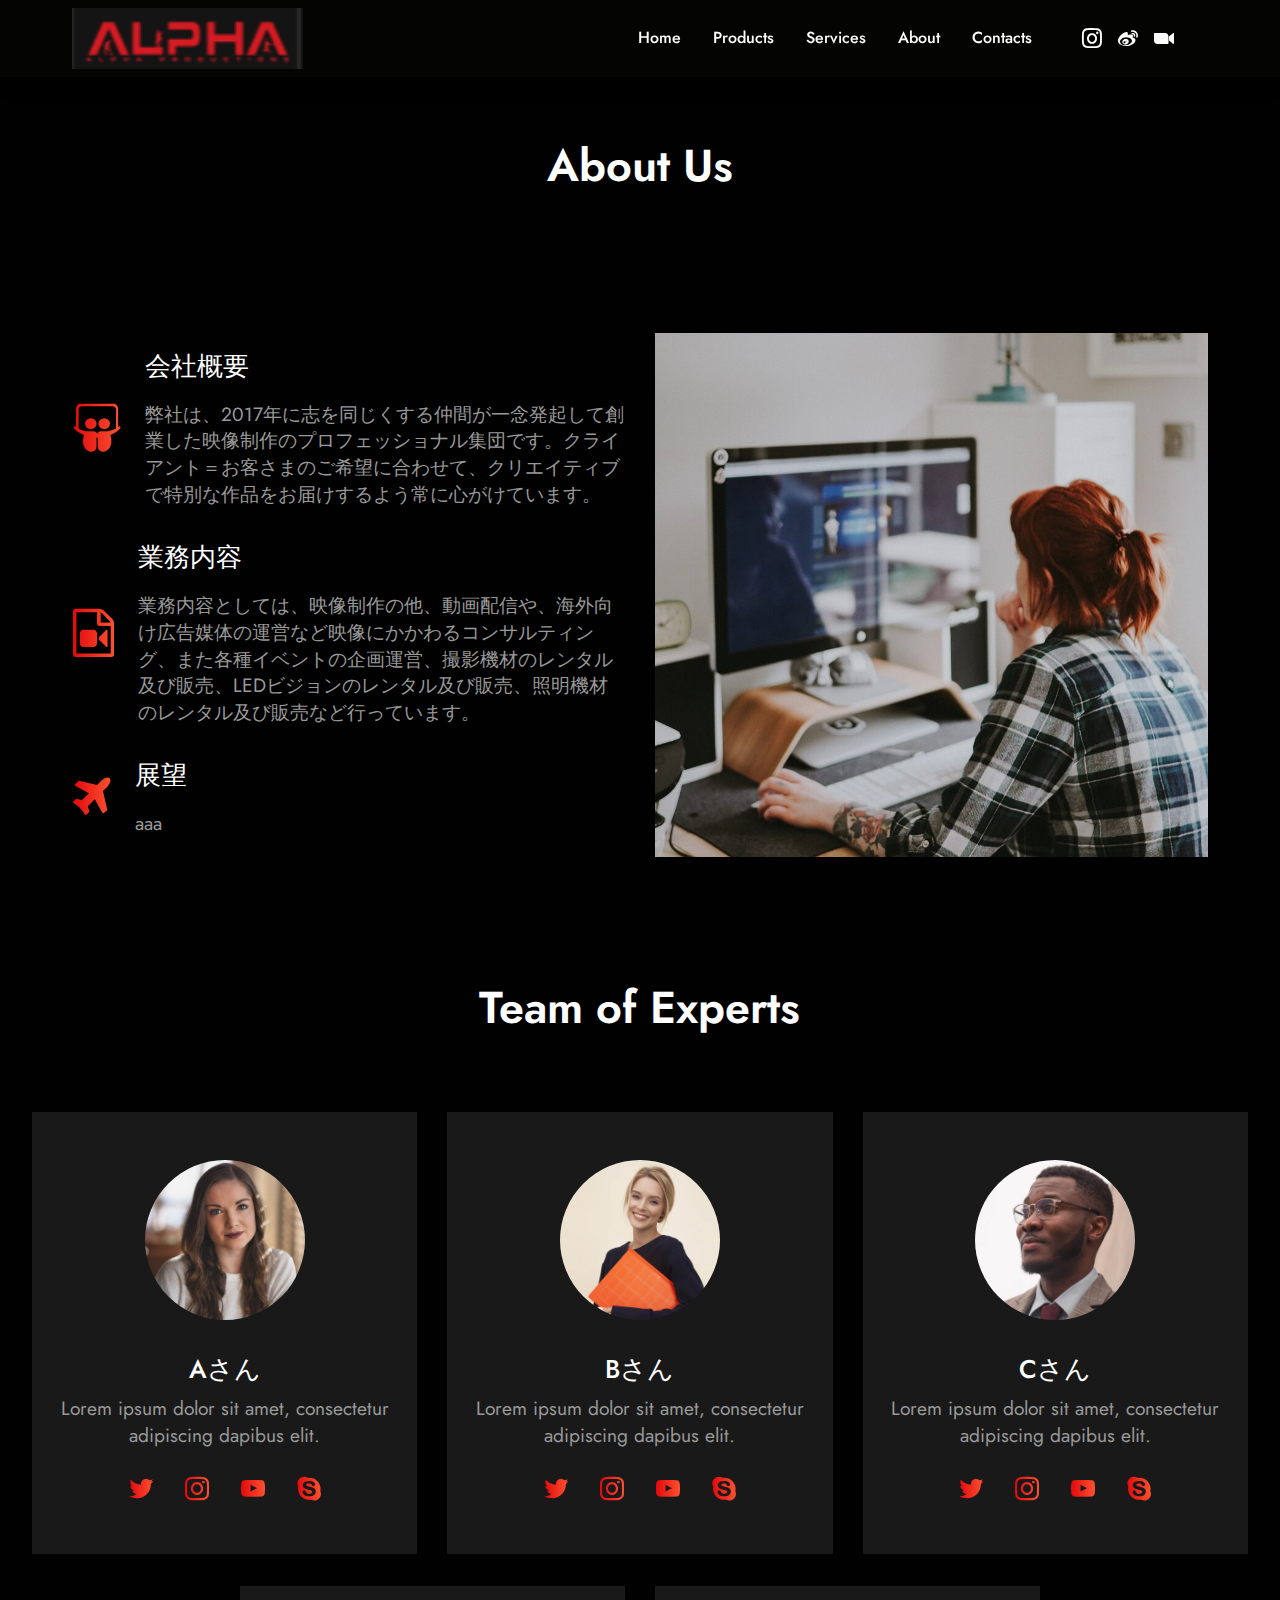
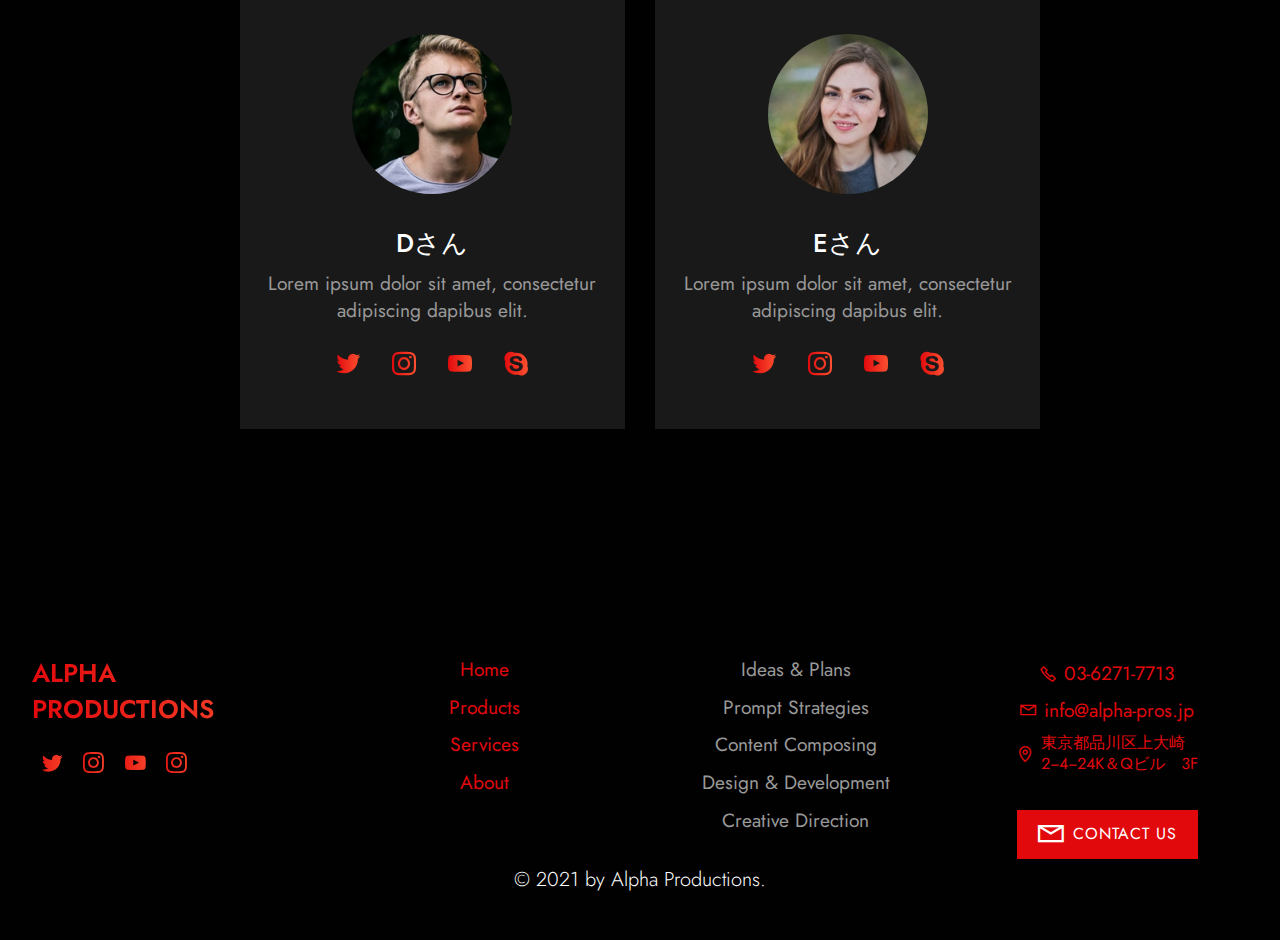
==== commit 68736da2: "products" ====
--- a/About.html
+++ b/About.html
@@ -13,6 +13,7 @@
   <title>About</title>
   <link rel="stylesheet" href="assets/web/assets/mobirise-icons2/mobirise2.css">
   <link rel="stylesheet" href="assets/web/assets/mobirise-icons/mobirise-icons.css">
+  <link rel="stylesheet" href="assets/FontAwesome/css/font-awesome.css">
   <link rel="stylesheet" href="assets/tether/tether.min.css">
   <link rel="stylesheet" href="assets/bootstrap/css/bootstrap.min.css">
   <link rel="stylesheet" href="assets/bootstrap/css/bootstrap-grid.min.css">
@@ -106,27 +107,36 @@
                     <div class="card p-3 col-12 col-md-12 col-lg-12">
                         <div class="card-wrapper">
                             <div class="icon-wrapper">
-                                <span class="mbr-iconfont mobi-mbri-contact-form mobi-mbri"></span>
+                                <span class="mbr-iconfont fa-slideshare fa"></span>
                             </div>
                             <div class="card-box">
                                 <h5 class="card-title mbr-regular pb-1 mbr-black mbr-fonts-style display-5">会社概要</h5>
-                                <p class="card-text mbr-regular mbr-black mbr-fonts-style display-7">Lorem ipsum dolor sit amet,
-                                    consectetur adipisicing elit sed do eiusmod.</p>
+                                <p class="card-text mbr-regular mbr-black mbr-fonts-style display-7">弊社は、2017年に志を同じくする仲間が一念発起して創業した映像制作のプロフェッショナル集団です。クライアント＝お客さまのご希望に合わせて、クリエイティブで特別な作品をお届けするよう常に心がけています。<br></p>
                             </div>
                         </div>
                     </div>
                     <div class="card p-3 col-12 col-md-6 col-lg-12">
                         <div class="card-wrapper">
                             <div class="icon-wrapper">
-                                <span class="mbr-iconfont mobi-mbri-refresh mobi-mbri"></span>
+                                <span class="mbr-iconfont fa-file-movie-o fa"></span>
                             </div>
                             <div class="card-box">
                                 <h5 class="card-title mbr-regular pb-1 mbr-black mbr-fonts-style display-5">
-                                    展望</h5>
-                                <p class="card-text mbr-regular mbr-black mbr-fonts-style display-7">Lorem ipsum dolor sit amet,
-                                    consectetur adipisicing elit sed do eiusmod.</p>
-                            </div>
-
+                                    業務内容</h5>
+                                <p class="card-text mbr-regular mbr-black mbr-fonts-style display-7">業務内容としては、映像制作の他、動画配信や、海外向け広告媒体の運営など映像にかかわるコンサルティング、また各種イベントの企画運営、撮影機材のレンタル及び販売、LEDビジョンのレンタル及び販売、照明機材のレンタル及び販売など行っています。</p>
+                            </div>
+
+                        </div>
+                    </div>
+                                        <div class="card p-3 col-12 col-md-12 col-lg-12">
+                        <div class="card-wrapper">
+                            <div class="icon-wrapper">
+                                <span class="mbr-iconfont fa-plane fa"></span>
+                            </div>
+                            <div class="card-box">
+                                <h5 class="card-title mbr-regular pb-1 mbr-black mbr-fonts-style display-5">展望</h5>
+                                <p class="card-text mbr-regular mbr-black mbr-fonts-style display-7">aaa<br></p>
+                            </div>
                         </div>
                     </div>
                 </div>
--- a/assets/mobirise/css/mbr-additional.css
+++ b/assets/mobirise/css/mbr-additional.css
@@ -3039,6 +3039,31 @@
   font-size: 20px;
   text-align: center;
 }
+.cid-sqytN3mkLg {
+  padding-top: 135px;
+  padding-bottom: 30px;
+  background-color: #010101;
+}
+.cid-sqytN3mkLg H1 {
+  color: #000000;
+}
+.cid-sqytN3mkLg .mbr-text,
+.cid-sqytN3mkLg .mbr-section-btn {
+  color: #000000;
+}
+.cid-sqytN3mkLg .mbr-subtitle {
+  color: #000000;
+}
+.cid-sqytN3mkLg .mbr-text {
+  margin-top: 1.5rem;
+}
+.cid-sqytN3mkLg .mbr-section-btn {
+  margin-top: 2rem;
+}
+.cid-sqytN3mkLg .mbr-section-title,
+.cid-sqytN3mkLg .mbr-section-btn {
+  color: #ffffff;
+}
 .cid-sqyqUNCmjG .dropdown-item:before {
   font-family: MobiriseIcons !important;
   content: '\e966';
@@ -3412,6 +3437,384 @@
   width: fit-content;
   transition: all 0.3s;
 }
+#custom-html-18 {
+  /* Type valid CSS here */
+}
+#custom-html-18 div {
+  padding: 60px 0;
+  color: #fff;
+  background-color: #010101;
+}
+#custom-html-18 p {
+  font-size: 60px;
+  color: #fff;
+}
+#custom-html-18 .about {
+  max-width: 800px;
+  text-align: left;
+  margin: 0 auto;
+}
+#custom-html-18 table {
+  color: #999999;
+}
+#custom-html-18 .year {
+  color: #ffffff;
+}
+.cid-sqyzIFD0Qe {
+  padding-top: 90px;
+  padding-bottom: 90px;
+  background-color: #010101;
+}
+.cid-sqyzIFD0Qe imga {
+  filter: grayscale(1);
+}
+.cid-sqyzIFD0Qe .mbri-left:before {
+  content: "\f053";
+}
+.cid-sqyzIFD0Qe .mbri-right:before {
+  content: "\f054";
+}
+.cid-sqyzIFD0Qe .carousel-control-next,
+.cid-sqyzIFD0Qe .carousel-control-prev {
+  color: #354463;
+}
+.cid-sqyzIFD0Qe .title-block {
+  justify-content: space-between;
+}
+.cid-sqyzIFD0Qe .carousel-control {
+  background: transparent !important;
+  border: 2px solid #a5d3be;
+  opacity: 1 !important;
+  transition: 0.3s;
+}
+.cid-sqyzIFD0Qe .carousel-control:hover {
+  background-color: #354463 !important;
+  border: 2px solid #354463 !important;
+  color: #ffffff !important;
+}
+.cid-sqyzIFD0Qe .carousel-item {
+  -webkit-justify-content: center;
+  justify-content: center;
+}
+.cid-sqyzIFD0Qe .carousel-item .media-container-row {
+  -webkit-flex-grow: 1;
+  flex-grow: 1;
+}
+.cid-sqyzIFD0Qe .carousel-item .wrap-img {
+  text-align: center;
+}
+.cid-sqyzIFD0Qe .carousel-item .wrap-img img {
+  width: auto;
+  max-width: 100%;
+}
+.cid-sqyzIFD0Qe .carousel-controls .carousel-control {
+  border-radius: 50%;
+  width: 45px;
+  height: 45px;
+}
+.cid-sqyzIFD0Qe .carousel-controls .carousel-control.carousel-control-prev {
+  right: 3.9rem;
+  left: auto;
+}
+.cid-sqyzIFD0Qe .carousel-controls .carousel-control .mbr-iconfont {
+  font-size: 1rem;
+}
+.cid-sqyzIFD0Qe .cloneditem-1,
+.cid-sqyzIFD0Qe .cloneditem-2,
+.cid-sqyzIFD0Qe .cloneditem-3,
+.cid-sqyzIFD0Qe .cloneditem-4 {
+  display: none;
+}
+.cid-sqyzIFD0Qe .col-lg-15 {
+  -webkit-box-flex: 0;
+  -ms-flex: 0 0 100%;
+  -webkit-flex: 0 0 100%;
+  flex: 0 0 100%;
+  max-width: 100%;
+  position: relative;
+  min-height: 1px;
+  padding-right: 0px;
+  padding-left: 0px;
+  width: 100%;
+}
+.cid-sqyzIFD0Qe .container {
+  margin-bottom: 2.7rem;
+}
+.cid-sqyzIFD0Qe .controls-wrapper {
+  position: relative;
+}
+@media (min-width: 992px) {
+  .cid-sqyzIFD0Qe .col-lg-15 {
+    -ms-flex: 0 0 20%;
+    -webkit-flex: 0 0 20%;
+    flex: 0 0 20%;
+    max-width: 20%;
+    width: 20%;
+  }
+  .cid-sqyzIFD0Qe .carousel-inner.slides2 > .carousel-item.active.carousel-item-right,
+  .cid-sqyzIFD0Qe .carousel-inner.slides2 > .carousel-item.carousel-item-next {
+    left: 0;
+    -webkit-transform: translate3d(50%, 0, 0);
+    transform: translate3d(50%, 0, 0);
+  }
+  .cid-sqyzIFD0Qe .carousel-inner.slides2 > .carousel-item.active.carousel-item-left,
+  .cid-sqyzIFD0Qe .carousel-inner.slides2 > .carousel-item.carousel-item-prev {
+    left: 0;
+    -webkit-transform: translate3d(-50%, 0, 0);
+    transform: translate3d(-50%, 0, 0);
+  }
+  .cid-sqyzIFD0Qe .carousel-inner.slides2 > .carousel-item.carousel-item-left,
+  .cid-sqyzIFD0Qe .carousel-inner.slides2 > .carousel-item.carousel-item-prev.carousel-item-right,
+  .cid-sqyzIFD0Qe .carousel-inner.slides2 > .carousel-item.active {
+    left: 0;
+    -webkit-transform: translate3d(0, 0, 0);
+    transform: translate3d(0, 0, 0);
+  }
+  .cid-sqyzIFD0Qe .carousel-inner.slides2 .cloneditem-1,
+  .cid-sqyzIFD0Qe .carousel-inner.slides2 .cloneditem-2,
+  .cid-sqyzIFD0Qe .carousel-inner.slides2 .cloneditem-3 {
+    display: block;
+  }
+  .cid-sqyzIFD0Qe .carousel-inner.slides3 > .carousel-item.active.carousel-item-right,
+  .cid-sqyzIFD0Qe .carousel-inner.slides3 > .carousel-item.carousel-item-next {
+    left: 0;
+    -webkit-transform: translate3d(33.333333%, 0, 0);
+    transform: translate3d(33.333333%, 0, 0);
+  }
+  .cid-sqyzIFD0Qe .carousel-inner.slides3 > .carousel-item.active.carousel-item-left,
+  .cid-sqyzIFD0Qe .carousel-inner.slides3 > .carousel-item.carousel-item-prev {
+    left: 0;
+    -webkit-transform: translate3d(-33.333333%, 0, 0);
+    transform: translate3d(-33.333333%, 0, 0);
+  }
+  .cid-sqyzIFD0Qe .carousel-inner.slides3 > .carousel-item.carousel-item-left,
+  .cid-sqyzIFD0Qe .carousel-inner.slides3 > .carousel-item.carousel-item-prev.carousel-item-right,
+  .cid-sqyzIFD0Qe .carousel-inner.slides3 > .carousel-item.active {
+    left: 0;
+    -webkit-transform: translate3d(0, 0, 0);
+    transform: translate3d(0, 0, 0);
+  }
+  .cid-sqyzIFD0Qe .carousel-inner.slides3 .cloneditem-1,
+  .cid-sqyzIFD0Qe .carousel-inner.slides3 .cloneditem-2,
+  .cid-sqyzIFD0Qe .carousel-inner.slides3 .cloneditem-3 {
+    display: block;
+  }
+  .cid-sqyzIFD0Qe .carousel-inner.slides4 > .carousel-item.active.carousel-item-right,
+  .cid-sqyzIFD0Qe .carousel-inner.slides4 > .carousel-item.carousel-item-next {
+    left: 0;
+    -webkit-transform: translate3d(25%, 0, 0);
+    transform: translate3d(25%, 0, 0);
+  }
+  .cid-sqyzIFD0Qe .carousel-inner.slides4 > .carousel-item.active.carousel-item-left,
+  .cid-sqyzIFD0Qe .carousel-inner.slides4 > .carousel-item.carousel-item-prev {
+    left: 0;
+    -webkit-transform: translate3d(-25%, 0, 0);
+    transform: translate3d(-25%, 0, 0);
+  }
+  .cid-sqyzIFD0Qe .carousel-inner.slides4 > .carousel-item.carousel-item-left,
+  .cid-sqyzIFD0Qe .carousel-inner.slides4 > .carousel-item.carousel-item-prev.carousel-item-right,
+  .cid-sqyzIFD0Qe .carousel-inner.slides4 > .carousel-item.active {
+    left: 0;
+    -webkit-transform: translate3d(0, 0, 0);
+    transform: translate3d(0, 0, 0);
+  }
+  .cid-sqyzIFD0Qe .carousel-inner.slides4 .cloneditem-1,
+  .cid-sqyzIFD0Qe .carousel-inner.slides4 .cloneditem-2,
+  .cid-sqyzIFD0Qe .carousel-inner.slides4 .cloneditem-3 {
+    display: block;
+  }
+  .cid-sqyzIFD0Qe .carousel-inner.slides5 > .carousel-item.active.carousel-item-right,
+  .cid-sqyzIFD0Qe .carousel-inner.slides5 > .carousel-item.carousel-item-next {
+    left: 0;
+    -webkit-transform: translate3d(20%, 0, 0);
+    transform: translate3d(20%, 0, 0);
+  }
+  .cid-sqyzIFD0Qe .carousel-inner.slides5 > .carousel-item.active.carousel-item-left,
+  .cid-sqyzIFD0Qe .carousel-inner.slides5 > .carousel-item.carousel-item-prev {
+    left: 0;
+    -webkit-transform: translate3d(-20%, 0, 0);
+    transform: translate3d(-20%, 0, 0);
+  }
+  .cid-sqyzIFD0Qe .carousel-inner.slides5 > .carousel-item.carousel-item-left,
+  .cid-sqyzIFD0Qe .carousel-inner.slides5 > .carousel-item.carousel-item-prev.carousel-item-right,
+  .cid-sqyzIFD0Qe .carousel-inner.slides5 > .carousel-item.active {
+    left: 0;
+    -webkit-transform: translate3d(0, 0, 0);
+    transform: translate3d(0, 0, 0);
+  }
+  .cid-sqyzIFD0Qe .carousel-inner.slides5 .cloneditem-1,
+  .cid-sqyzIFD0Qe .carousel-inner.slides5 .cloneditem-2,
+  .cid-sqyzIFD0Qe .carousel-inner.slides5 .cloneditem-3,
+  .cid-sqyzIFD0Qe .carousel-inner.slides5 .cloneditem-4 {
+    display: block;
+  }
+  .cid-sqyzIFD0Qe .carousel-inner.slides6 > .carousel-item.active.carousel-item-right,
+  .cid-sqyzIFD0Qe .carousel-inner.slides6 > .carousel-item.carousel-item-next {
+    left: 0;
+    -webkit-transform: translate3d(16.666667%, 0, 0);
+    transform: translate3d(16.666667%, 0, 0);
+  }
+  .cid-sqyzIFD0Qe .carousel-inner.slides6 > .carousel-item.active.carousel-item-left,
+  .cid-sqyzIFD0Qe .carousel-inner.slides6 > .carousel-item.carousel-item-prev {
+    left: 0;
+    -webkit-transform: translate3d(-16.666667%, 0, 0);
+    transform: translate3d(-16.666667%, 0, 0);
+  }
+  .cid-sqyzIFD0Qe .carousel-inner.slides6 > .carousel-item.carousel-item-left,
+  .cid-sqyzIFD0Qe .carousel-inner.slides6 > .carousel-item.carousel-item-prev.carousel-item-right,
+  .cid-sqyzIFD0Qe .carousel-inner.slides6 > .carousel-item.active {
+    left: 0;
+    -webkit-transform: translate3d(0, 0, 0);
+    transform: translate3d(0, 0, 0);
+  }
+  .cid-sqyzIFD0Qe .carousel-inner.slides6 .cloneditem-1,
+  .cid-sqyzIFD0Qe .carousel-inner.slides6 .cloneditem-2,
+  .cid-sqyzIFD0Qe .carousel-inner.slides6 .cloneditem-3,
+  .cid-sqyzIFD0Qe .carousel-inner.slides6 .cloneditem-4,
+  .cid-sqyzIFD0Qe .carousel-inner.slides6 .cloneditem-5 {
+    display: block;
+  }
+}
+.cid-sqyzIFD0Qe .mbr-section-subtitle {
+  font-weight: 700;
+  color: #ffffff;
+}
+.cid-sqyzIFD0Qe .card-box {
+  z-index: 1;
+  position: absolute;
+  background-color: rgba(53, 68, 99, 0);
+  height: 100%;
+  width: 100%;
+  pointer-events: none;
+  transition: 0.3s;
+}
+.cid-sqyzIFD0Qe .wrap-img:hover .card-box {
+  background-color: transparent;
+}
+.cid-sqyzIFD0Qe .wrap-img:hover .soc-item-1 {
+  opacity: 0;
+}
+.cid-sqyzIFD0Qe .wrap-img:hover .soc-item-2 {
+  opacity: 1;
+}
+.cid-sqyzIFD0Qe .mbr-iconfont-2 {
+  color: #ffffff !important;
+}
+.cid-sqyzIFD0Qe .soc-item {
+  margin-bottom: 0.3rem;
+  width: 45px;
+  height: 45px;
+  border-radius: 100%;
+  display: flex;
+  justify-content: center;
+  align-items: center;
+  position: absolute;
+  z-index: 100;
+  bottom: 0;
+}
+.cid-sqyzIFD0Qe .soc-item span {
+  font-size: 1rem;
+}
+.cid-sqyzIFD0Qe .soc-item-1 {
+  transition: 0.3s;
+}
+.cid-sqyzIFD0Qe .soc-item-2 {
+  opacity: 0;
+  transform: translate(-50%, -50%);
+  top: 50%;
+  left: 50%;
+  transition: 0.3s;
+}
+.cid-sqyzIFD0Qe .soc-item-2 span {
+  font-size: 1.5rem;
+}
+@media (max-width: 767px) {
+  .cid-sqyzIFD0Qe .col-lg-2 {
+    padding: 0rem;
+  }
+  .cid-sqyzIFD0Qe .title-block {
+    margin: 0;
+  }
+  .cid-sqyzIFD0Qe .col-md-12 {
+    -webkit-box-flex: 0;
+    -ms-flex: 0 0 50%;
+    -webkit-flex: 0 0 50%;
+    flex: 0 0 50%;
+    max-width: 50%;
+    position: relative;
+    min-height: 1px;
+    padding-right: 0px;
+    padding-left: 0px;
+    width: 50%;
+  }
+  .cid-sqyzIFD0Qe .carousel-controls {
+    position: absolute;
+    top: -6rem;
+    left: 7.5rem;
+  }
+  .cid-sqyzIFD0Qe .container {
+    margin-bottom: 7rem;
+  }
+}
+@media (min-width: 767px) and (max-width: 992px) {
+  .cid-sqyzIFD0Qe .col-md-12 {
+    -webkit-box-flex: 0;
+    -ms-flex: 0 0 50%;
+    -webkit-flex: 0 0 50%;
+    flex: 0 0 50%;
+    max-width: 50%;
+    position: relative;
+    min-height: 1px;
+    padding-right: 0px;
+    padding-left: 0px;
+    width: 50%;
+  }
+  .cid-sqyzIFD0Qe .carousel-controls {
+    position: absolute;
+    top: -6.5rem;
+    right: 5%;
+  }
+}
+.cid-sqyzIFD0Qe .col-lg-2 {
+  padding: 0rem;
+}
+.cid-sqyzIFD0Qe .col-md-12 {
+  padding: 0rem;
+}
+@media (min-width: 992px) and (max-width: 1200px) {
+  .cid-sqyzIFD0Qe .carousel-controls {
+    position: absolute;
+    top: -6.5rem;
+    right: 10%;
+  }
+}
+@media (min-width: 1200px) {
+  .cid-sqyzIFD0Qe .carousel-controls {
+    position: absolute;
+    top: -6.5rem;
+    right: 21%;
+  }
+}
+.cid-sqyzIFD0Qe .container-fluid {
+  padding: 0;
+}
+.cid-sqyzIFD0Qe .wrapper {
+  padding: 0rem;
+}
+@media (min-width: 767px) {
+  .cid-sqyzIFD0Qe .row {
+    padding: 0 1rem;
+  }
+}
+.cid-sqyzIFD0Qe .icon-left {
+  margin-right: 0.1rem;
+}
+.cid-sqyzIFD0Qe .icon-right {
+  margin-left: 0.1rem;
+}
+.cid-sqyzIFD0Qe H3 {
+  color: #ffffff;
+}
 .cid-sqyqUOnd5g {
   padding-top: 105px;
   padding-bottom: 45px;
--- a/assets/mobirise/css/mbr-additional.css
+++ b/assets/mobirise/css/mbr-additional.css
@@ -3039,6 +3039,31 @@
   font-size: 20px;
   text-align: center;
 }
+.cid-sqytN3mkLg {
+  padding-top: 135px;
+  padding-bottom: 30px;
+  background-color: #010101;
+}
+.cid-sqytN3mkLg H1 {
+  color: #000000;
+}
+.cid-sqytN3mkLg .mbr-text,
+.cid-sqytN3mkLg .mbr-section-btn {
+  color: #000000;
+}
+.cid-sqytN3mkLg .mbr-subtitle {
+  color: #000000;
+}
+.cid-sqytN3mkLg .mbr-text {
+  margin-top: 1.5rem;
+}
+.cid-sqytN3mkLg .mbr-section-btn {
+  margin-top: 2rem;
+}
+.cid-sqytN3mkLg .mbr-section-title,
+.cid-sqytN3mkLg .mbr-section-btn {
+  color: #ffffff;
+}
 .cid-sqyqUNCmjG .dropdown-item:before {
   font-family: MobiriseIcons !important;
   content: '\e966';
@@ -3412,6 +3437,384 @@
   width: fit-content;
   transition: all 0.3s;
 }
+#custom-html-18 {
+  /* Type valid CSS here */
+}
+#custom-html-18 div {
+  padding: 60px 0;
+  color: #fff;
+  background-color: #010101;
+}
+#custom-html-18 p {
+  font-size: 60px;
+  color: #fff;
+}
+#custom-html-18 .about {
+  max-width: 800px;
+  text-align: left;
+  margin: 0 auto;
+}
+#custom-html-18 table {
+  color: #999999;
+}
+#custom-html-18 .year {
+  color: #ffffff;
+}
+.cid-sqyzIFD0Qe {
+  padding-top: 90px;
+  padding-bottom: 90px;
+  background-color: #010101;
+}
+.cid-sqyzIFD0Qe imga {
+  filter: grayscale(1);
+}
+.cid-sqyzIFD0Qe .mbri-left:before {
+  content: "\f053";
+}
+.cid-sqyzIFD0Qe .mbri-right:before {
+  content: "\f054";
+}
+.cid-sqyzIFD0Qe .carousel-control-next,
+.cid-sqyzIFD0Qe .carousel-control-prev {
+  color: #354463;
+}
+.cid-sqyzIFD0Qe .title-block {
+  justify-content: space-between;
+}
+.cid-sqyzIFD0Qe .carousel-control {
+  background: transparent !important;
+  border: 2px solid #a5d3be;
+  opacity: 1 !important;
+  transition: 0.3s;
+}
+.cid-sqyzIFD0Qe .carousel-control:hover {
+  background-color: #354463 !important;
+  border: 2px solid #354463 !important;
+  color: #ffffff !important;
+}
+.cid-sqyzIFD0Qe .carousel-item {
+  -webkit-justify-content: center;
+  justify-content: center;
+}
+.cid-sqyzIFD0Qe .carousel-item .media-container-row {
+  -webkit-flex-grow: 1;
+  flex-grow: 1;
+}
+.cid-sqyzIFD0Qe .carousel-item .wrap-img {
+  text-align: center;
+}
+.cid-sqyzIFD0Qe .carousel-item .wrap-img img {
+  width: auto;
+  max-width: 100%;
+}
+.cid-sqyzIFD0Qe .carousel-controls .carousel-control {
+  border-radius: 50%;
+  width: 45px;
+  height: 45px;
+}
+.cid-sqyzIFD0Qe .carousel-controls .carousel-control.carousel-control-prev {
+  right: 3.9rem;
+  left: auto;
+}
+.cid-sqyzIFD0Qe .carousel-controls .carousel-control .mbr-iconfont {
+  font-size: 1rem;
+}
+.cid-sqyzIFD0Qe .cloneditem-1,
+.cid-sqyzIFD0Qe .cloneditem-2,
+.cid-sqyzIFD0Qe .cloneditem-3,
+.cid-sqyzIFD0Qe .cloneditem-4 {
+  display: none;
+}
+.cid-sqyzIFD0Qe .col-lg-15 {
+  -webkit-box-flex: 0;
+  -ms-flex: 0 0 100%;
+  -webkit-flex: 0 0 100%;
+  flex: 0 0 100%;
+  max-width: 100%;
+  position: relative;
+  min-height: 1px;
+  padding-right: 0px;
+  padding-left: 0px;
+  width: 100%;
+}
+.cid-sqyzIFD0Qe .container {
+  margin-bottom: 2.7rem;
+}
+.cid-sqyzIFD0Qe .controls-wrapper {
+  position: relative;
+}
+@media (min-width: 992px) {
+  .cid-sqyzIFD0Qe .col-lg-15 {
+    -ms-flex: 0 0 20%;
+    -webkit-flex: 0 0 20%;
+    flex: 0 0 20%;
+    max-width: 20%;
+    width: 20%;
+  }
+  .cid-sqyzIFD0Qe .carousel-inner.slides2 > .carousel-item.active.carousel-item-right,
+  .cid-sqyzIFD0Qe .carousel-inner.slides2 > .carousel-item.carousel-item-next {
+    left: 0;
+    -webkit-transform: translate3d(50%, 0, 0);
+    transform: translate3d(50%, 0, 0);
+  }
+  .cid-sqyzIFD0Qe .carousel-inner.slides2 > .carousel-item.active.carousel-item-left,
+  .cid-sqyzIFD0Qe .carousel-inner.slides2 > .carousel-item.carousel-item-prev {
+    left: 0;
+    -webkit-transform: translate3d(-50%, 0, 0);
+    transform: translate3d(-50%, 0, 0);
+  }
+  .cid-sqyzIFD0Qe .carousel-inner.slides2 > .carousel-item.carousel-item-left,
+  .cid-sqyzIFD0Qe .carousel-inner.slides2 > .carousel-item.carousel-item-prev.carousel-item-right,
+  .cid-sqyzIFD0Qe .carousel-inner.slides2 > .carousel-item.active {
+    left: 0;
+    -webkit-transform: translate3d(0, 0, 0);
+    transform: translate3d(0, 0, 0);
+  }
+  .cid-sqyzIFD0Qe .carousel-inner.slides2 .cloneditem-1,
+  .cid-sqyzIFD0Qe .carousel-inner.slides2 .cloneditem-2,
+  .cid-sqyzIFD0Qe .carousel-inner.slides2 .cloneditem-3 {
+    display: block;
+  }
+  .cid-sqyzIFD0Qe .carousel-inner.slides3 > .carousel-item.active.carousel-item-right,
+  .cid-sqyzIFD0Qe .carousel-inner.slides3 > .carousel-item.carousel-item-next {
+    left: 0;
+    -webkit-transform: translate3d(33.333333%, 0, 0);
+    transform: translate3d(33.333333%, 0, 0);
+  }
+  .cid-sqyzIFD0Qe .carousel-inner.slides3 > .carousel-item.active.carousel-item-left,
+  .cid-sqyzIFD0Qe .carousel-inner.slides3 > .carousel-item.carousel-item-prev {
+    left: 0;
+    -webkit-transform: translate3d(-33.333333%, 0, 0);
+    transform: translate3d(-33.333333%, 0, 0);
+  }
+  .cid-sqyzIFD0Qe .carousel-inner.slides3 > .carousel-item.carousel-item-left,
+  .cid-sqyzIFD0Qe .carousel-inner.slides3 > .carousel-item.carousel-item-prev.carousel-item-right,
+  .cid-sqyzIFD0Qe .carousel-inner.slides3 > .carousel-item.active {
+    left: 0;
+    -webkit-transform: translate3d(0, 0, 0);
+    transform: translate3d(0, 0, 0);
+  }
+  .cid-sqyzIFD0Qe .carousel-inner.slides3 .cloneditem-1,
+  .cid-sqyzIFD0Qe .carousel-inner.slides3 .cloneditem-2,
+  .cid-sqyzIFD0Qe .carousel-inner.slides3 .cloneditem-3 {
+    display: block;
+  }
+  .cid-sqyzIFD0Qe .carousel-inner.slides4 > .carousel-item.active.carousel-item-right,
+  .cid-sqyzIFD0Qe .carousel-inner.slides4 > .carousel-item.carousel-item-next {
+    left: 0;
+    -webkit-transform: translate3d(25%, 0, 0);
+    transform: translate3d(25%, 0, 0);
+  }
+  .cid-sqyzIFD0Qe .carousel-inner.slides4 > .carousel-item.active.carousel-item-left,
+  .cid-sqyzIFD0Qe .carousel-inner.slides4 > .carousel-item.carousel-item-prev {
+    left: 0;
+    -webkit-transform: translate3d(-25%, 0, 0);
+    transform: translate3d(-25%, 0, 0);
+  }
+  .cid-sqyzIFD0Qe .carousel-inner.slides4 > .carousel-item.carousel-item-left,
+  .cid-sqyzIFD0Qe .carousel-inner.slides4 > .carousel-item.carousel-item-prev.carousel-item-right,
+  .cid-sqyzIFD0Qe .carousel-inner.slides4 > .carousel-item.active {
+    left: 0;
+    -webkit-transform: translate3d(0, 0, 0);
+    transform: translate3d(0, 0, 0);
+  }
+  .cid-sqyzIFD0Qe .carousel-inner.slides4 .cloneditem-1,
+  .cid-sqyzIFD0Qe .carousel-inner.slides4 .cloneditem-2,
+  .cid-sqyzIFD0Qe .carousel-inner.slides4 .cloneditem-3 {
+    display: block;
+  }
+  .cid-sqyzIFD0Qe .carousel-inner.slides5 > .carousel-item.active.carousel-item-right,
+  .cid-sqyzIFD0Qe .carousel-inner.slides5 > .carousel-item.carousel-item-next {
+    left: 0;
+    -webkit-transform: translate3d(20%, 0, 0);
+    transform: translate3d(20%, 0, 0);
+  }
+  .cid-sqyzIFD0Qe .carousel-inner.slides5 > .carousel-item.active.carousel-item-left,
+  .cid-sqyzIFD0Qe .carousel-inner.slides5 > .carousel-item.carousel-item-prev {
+    left: 0;
+    -webkit-transform: translate3d(-20%, 0, 0);
+    transform: translate3d(-20%, 0, 0);
+  }
+  .cid-sqyzIFD0Qe .carousel-inner.slides5 > .carousel-item.carousel-item-left,
+  .cid-sqyzIFD0Qe .carousel-inner.slides5 > .carousel-item.carousel-item-prev.carousel-item-right,
+  .cid-sqyzIFD0Qe .carousel-inner.slides5 > .carousel-item.active {
+    left: 0;
+    -webkit-transform: translate3d(0, 0, 0);
+    transform: translate3d(0, 0, 0);
+  }
+  .cid-sqyzIFD0Qe .carousel-inner.slides5 .cloneditem-1,
+  .cid-sqyzIFD0Qe .carousel-inner.slides5 .cloneditem-2,
+  .cid-sqyzIFD0Qe .carousel-inner.slides5 .cloneditem-3,
+  .cid-sqyzIFD0Qe .carousel-inner.slides5 .cloneditem-4 {
+    display: block;
+  }
+  .cid-sqyzIFD0Qe .carousel-inner.slides6 > .carousel-item.active.carousel-item-right,
+  .cid-sqyzIFD0Qe .carousel-inner.slides6 > .carousel-item.carousel-item-next {
+    left: 0;
+    -webkit-transform: translate3d(16.666667%, 0, 0);
+    transform: translate3d(16.666667%, 0, 0);
+  }
+  .cid-sqyzIFD0Qe .carousel-inner.slides6 > .carousel-item.active.carousel-item-left,
+  .cid-sqyzIFD0Qe .carousel-inner.slides6 > .carousel-item.carousel-item-prev {
+    left: 0;
+    -webkit-transform: translate3d(-16.666667%, 0, 0);
+    transform: translate3d(-16.666667%, 0, 0);
+  }
+  .cid-sqyzIFD0Qe .carousel-inner.slides6 > .carousel-item.carousel-item-left,
+  .cid-sqyzIFD0Qe .carousel-inner.slides6 > .carousel-item.carousel-item-prev.carousel-item-right,
+  .cid-sqyzIFD0Qe .carousel-inner.slides6 > .carousel-item.active {
+    left: 0;
+    -webkit-transform: translate3d(0, 0, 0);
+    transform: translate3d(0, 0, 0);
+  }
+  .cid-sqyzIFD0Qe .carousel-inner.slides6 .cloneditem-1,
+  .cid-sqyzIFD0Qe .carousel-inner.slides6 .cloneditem-2,
+  .cid-sqyzIFD0Qe .carousel-inner.slides6 .cloneditem-3,
+  .cid-sqyzIFD0Qe .carousel-inner.slides6 .cloneditem-4,
+  .cid-sqyzIFD0Qe .carousel-inner.slides6 .cloneditem-5 {
+    display: block;
+  }
+}
+.cid-sqyzIFD0Qe .mbr-section-subtitle {
+  font-weight: 700;
+  color: #ffffff;
+}
+.cid-sqyzIFD0Qe .card-box {
+  z-index: 1;
+  position: absolute;
+  background-color: rgba(53, 68, 99, 0);
+  height: 100%;
+  width: 100%;
+  pointer-events: none;
+  transition: 0.3s;
+}
+.cid-sqyzIFD0Qe .wrap-img:hover .card-box {
+  background-color: transparent;
+}
+.cid-sqyzIFD0Qe .wrap-img:hover .soc-item-1 {
+  opacity: 0;
+}
+.cid-sqyzIFD0Qe .wrap-img:hover .soc-item-2 {
+  opacity: 1;
+}
+.cid-sqyzIFD0Qe .mbr-iconfont-2 {
+  color: #ffffff !important;
+}
+.cid-sqyzIFD0Qe .soc-item {
+  margin-bottom: 0.3rem;
+  width: 45px;
+  height: 45px;
+  border-radius: 100%;
+  display: flex;
+  justify-content: center;
+  align-items: center;
+  position: absolute;
+  z-index: 100;
+  bottom: 0;
+}
+.cid-sqyzIFD0Qe .soc-item span {
+  font-size: 1rem;
+}
+.cid-sqyzIFD0Qe .soc-item-1 {
+  transition: 0.3s;
+}
+.cid-sqyzIFD0Qe .soc-item-2 {
+  opacity: 0;
+  transform: translate(-50%, -50%);
+  top: 50%;
+  left: 50%;
+  transition: 0.3s;
+}
+.cid-sqyzIFD0Qe .soc-item-2 span {
+  font-size: 1.5rem;
+}
+@media (max-width: 767px) {
+  .cid-sqyzIFD0Qe .col-lg-2 {
+    padding: 0rem;
+  }
+  .cid-sqyzIFD0Qe .title-block {
+    margin: 0;
+  }
+  .cid-sqyzIFD0Qe .col-md-12 {
+    -webkit-box-flex: 0;
+    -ms-flex: 0 0 50%;
+    -webkit-flex: 0 0 50%;
+    flex: 0 0 50%;
+    max-width: 50%;
+    position: relative;
+    min-height: 1px;
+    padding-right: 0px;
+    padding-left: 0px;
+    width: 50%;
+  }
+  .cid-sqyzIFD0Qe .carousel-controls {
+    position: absolute;
+    top: -6rem;
+    left: 7.5rem;
+  }
+  .cid-sqyzIFD0Qe .container {
+    margin-bottom: 7rem;
+  }
+}
+@media (min-width: 767px) and (max-width: 992px) {
+  .cid-sqyzIFD0Qe .col-md-12 {
+    -webkit-box-flex: 0;
+    -ms-flex: 0 0 50%;
+    -webkit-flex: 0 0 50%;
+    flex: 0 0 50%;
+    max-width: 50%;
+    position: relative;
+    min-height: 1px;
+    padding-right: 0px;
+    padding-left: 0px;
+    width: 50%;
+  }
+  .cid-sqyzIFD0Qe .carousel-controls {
+    position: absolute;
+    top: -6.5rem;
+    right: 5%;
+  }
+}
+.cid-sqyzIFD0Qe .col-lg-2 {
+  padding: 0rem;
+}
+.cid-sqyzIFD0Qe .col-md-12 {
+  padding: 0rem;
+}
+@media (min-width: 992px) and (max-width: 1200px) {
+  .cid-sqyzIFD0Qe .carousel-controls {
+    position: absolute;
+    top: -6.5rem;
+    right: 10%;
+  }
+}
+@media (min-width: 1200px) {
+  .cid-sqyzIFD0Qe .carousel-controls {
+    position: absolute;
+    top: -6.5rem;
+    right: 21%;
+  }
+}
+.cid-sqyzIFD0Qe .container-fluid {
+  padding: 0;
+}
+.cid-sqyzIFD0Qe .wrapper {
+  padding: 0rem;
+}
+@media (min-width: 767px) {
+  .cid-sqyzIFD0Qe .row {
+    padding: 0 1rem;
+  }
+}
+.cid-sqyzIFD0Qe .icon-left {
+  margin-right: 0.1rem;
+}
+.cid-sqyzIFD0Qe .icon-right {
+  margin-left: 0.1rem;
+}
+.cid-sqyzIFD0Qe H3 {
+  color: #ffffff;
+}
 .cid-sqyqUOnd5g {
   padding-top: 105px;
   padding-bottom: 45px;
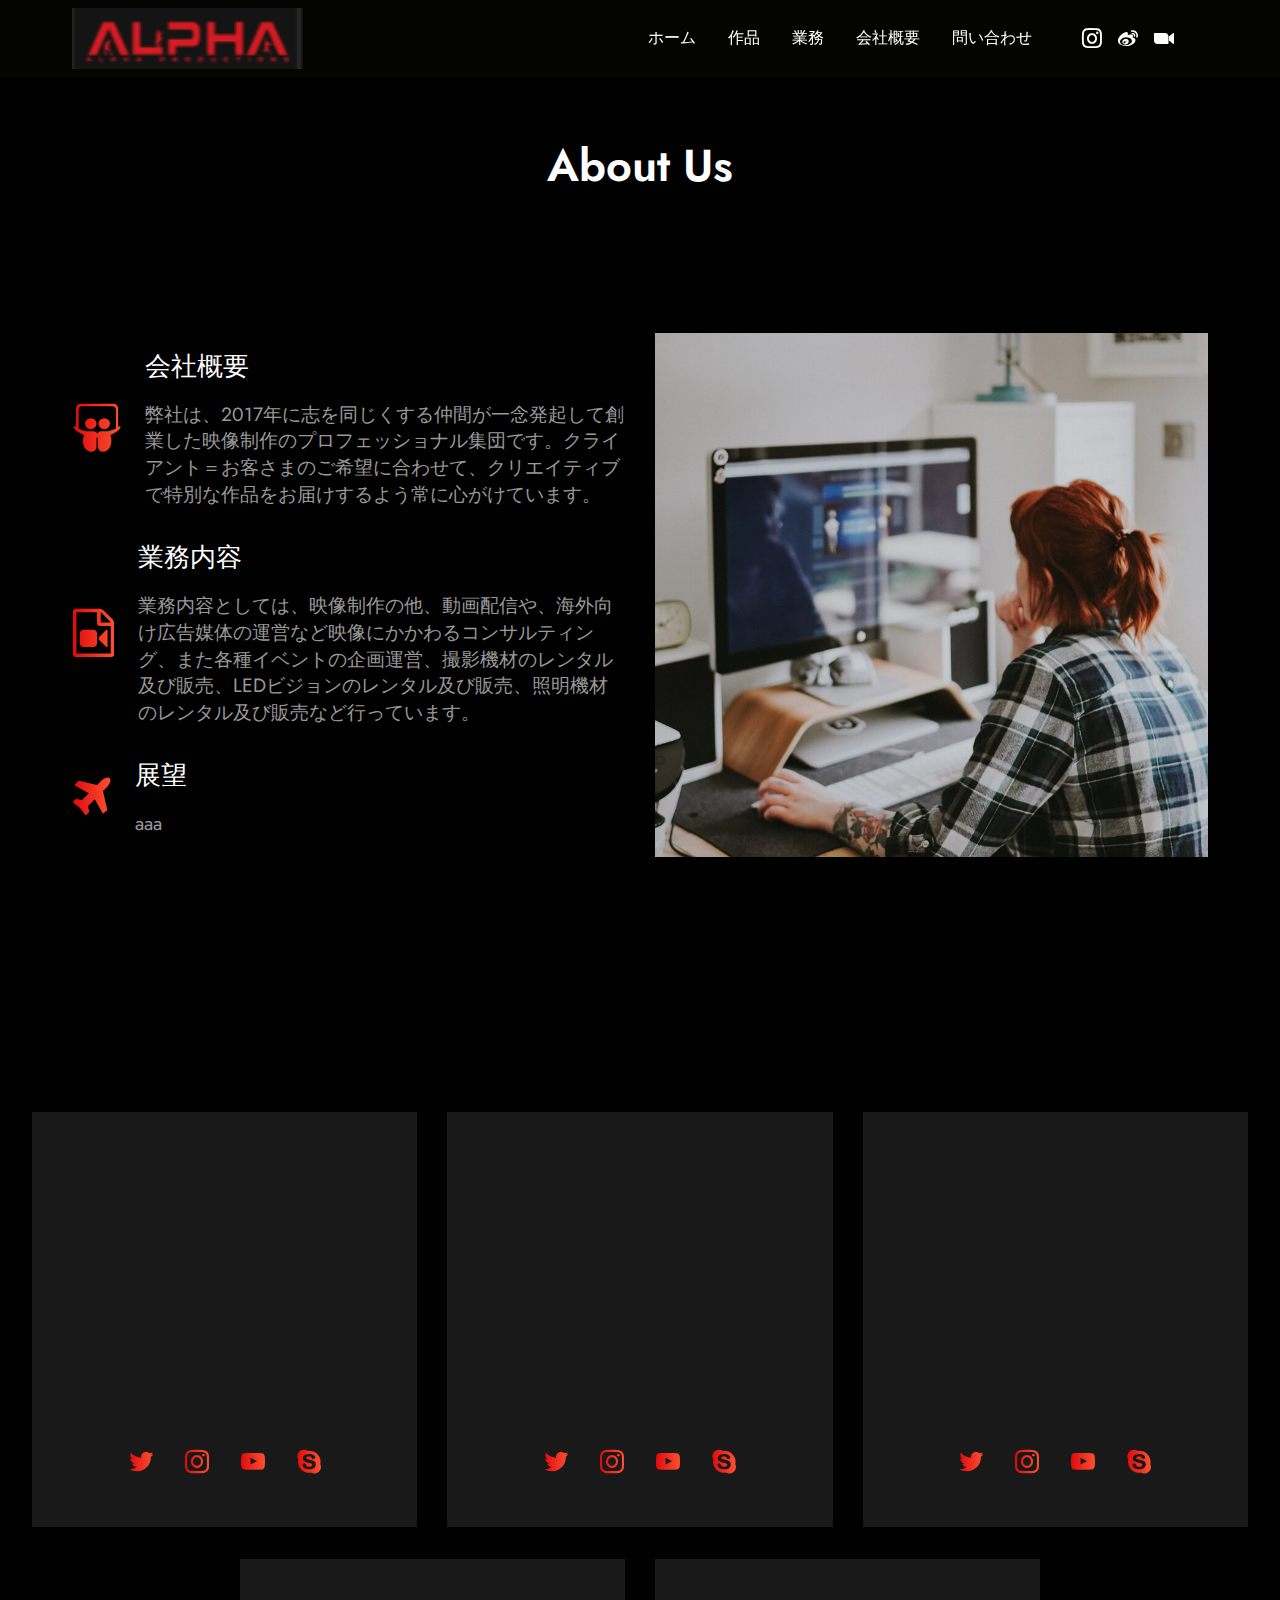
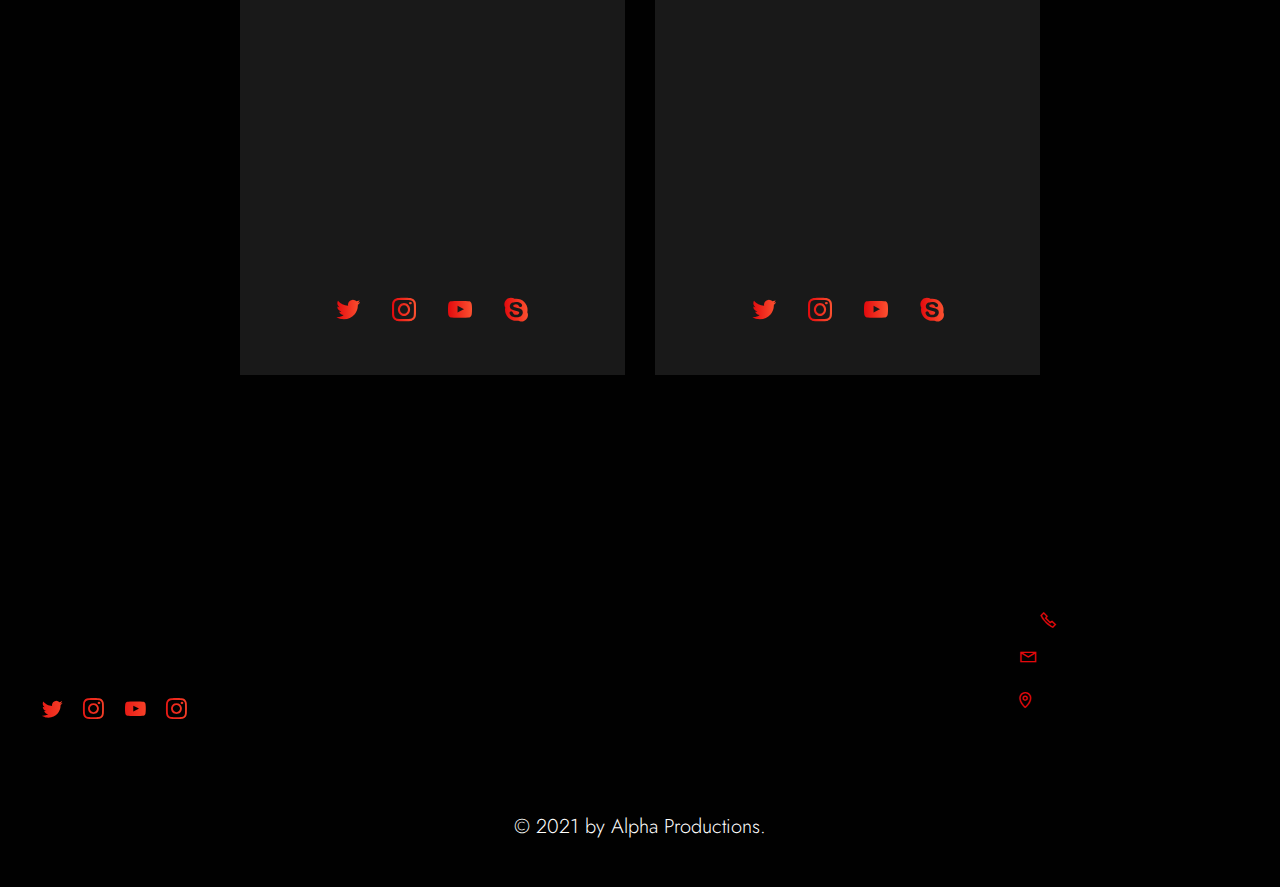
==== commit 7bd6dc6d: "logo" ====
--- a/About.html
+++ b/About.html
@@ -18,6 +18,7 @@
   <link rel="stylesheet" href="assets/bootstrap/css/bootstrap.min.css">
   <link rel="stylesheet" href="assets/bootstrap/css/bootstrap-grid.min.css">
   <link rel="stylesheet" href="assets/bootstrap/css/bootstrap-reboot.min.css">
+  <link rel="stylesheet" href="assets/animatecss/animate.min.css">
   <link rel="stylesheet" href="assets/dropdown/css/style.css">
   <link rel="stylesheet" href="assets/socicon/css/styles.css">
   <link rel="stylesheet" href="assets/theme/css/style.css">
@@ -51,9 +52,9 @@
                 </div>
             </button>
             <div class="collapse navbar-collapse" id="navbarSupportedContent">
-                <ul class="navbar-nav nav-dropdown nav-right" data-app-modern-menu="true"><li class="nav-item"><a class="nav-link link text-white text-primary display-4" href="index.html">Home</a>
-                    </li><li class="nav-item"><a class="nav-link link text-white text-primary display-4" href="Products.html">Products</a></li><li class="nav-item"><a class="nav-link link text-white text-primary display-4" href="Services.html">Services</a></li>
-                    <li class="nav-item"><a class="nav-link link text-white text-primary display-4" href="About.html">About</a></li><li class="nav-item"><a class="nav-link link text-white text-primary display-4" href="Contacts.html">Contacts</a></li></ul>
+                <ul class="navbar-nav nav-dropdown nav-right" data-app-modern-menu="true"><li class="nav-item"><a class="nav-link link text-white text-primary display-4" href="index.html">ホーム</a>
+                    </li><li class="nav-item"><a class="nav-link link text-white text-primary display-4" href="Products.html">作品</a></li><li class="nav-item"><a class="nav-link link text-white text-primary display-4" href="Services.html">業務</a></li>
+                    <li class="nav-item"><a class="nav-link link text-white text-primary display-4" href="About.html">会社概要</a></li><li class="nav-item"><a class="nav-link link text-white text-primary display-4" href="Contacts.html">問い合わせ</a></li></ul>
                 <div class="icons-menu">
                     <a href="index.html" target="_blank">
                         <span class="p-2 mbr-iconfont socicon-instagram socicon"></span>
@@ -167,8 +168,7 @@
                     </div>
                     <div class="card-box ">
                         <h3 class="mbr-subtitle mbr-semibold mbr-fonts-style display-5">Aさん</h3>
-                        <h4 class="card-title mbr-regular mbr-black mbr-fonts-style display-7">Lorem ipsum dolor sit amet, consectetur
-                            adipiscing dapibus elit.</h4>
+                        <h4 class="card-title mbr-regular mbr-black mbr-fonts-style display-7">aaa</h4>
                     </div>
                     <div class="text-wrap">
 
@@ -194,8 +194,7 @@
                     </div>
                     <div class="card-box ">
                         <h3 class="mbr-subtitle mbr-semibold mbr-fonts-style display-5">Bさん</h3>
-                        <h4 class="card-title mbr-regular mbr-black mbr-fonts-style display-7">Lorem ipsum dolor sit amet, consectetur
-                            adipiscing dapibus elit.</h4>
+                        <h4 class="card-title mbr-regular mbr-black mbr-fonts-style display-7">bbb</h4>
                     </div>
                     <div class="text-wrap">
 
@@ -221,8 +220,7 @@
                     </div>
                     <div class="card-box ">
                         <h3 class="mbr-subtitle mbr-semibold mbr-fonts-style display-5">Cさん</h3>
-                        <h4 class="card-title mbr-regular mbr-black mbr-fonts-style display-7">Lorem ipsum dolor sit amet, consectetur
-                            adipiscing dapibus elit.</h4>
+                        <h4 class="card-title mbr-regular mbr-black mbr-fonts-style display-7">ccc</h4>
                     </div>
                     <div class="text-wrap">
 
@@ -248,8 +246,7 @@
                     </div>
                     <div class="card-box ">
                         <h3 class="mbr-subtitle mbr-semibold mbr-fonts-style display-5">Dさん</h3>
-                        <h4 class="card-title mbr-regular mbr-black mbr-fonts-style display-7">Lorem ipsum dolor sit amet, consectetur
-                            adipiscing dapibus elit.</h4>
+                        <h4 class="card-title mbr-regular mbr-black mbr-fonts-style display-7">ddd</h4>
                     </div>
                     <div class="text-wrap">
 
@@ -275,8 +272,7 @@
                     </div>
                     <div class="card-box ">
                         <h3 class="mbr-subtitle mbr-semibold mbr-fonts-style display-5">Eさん</h3>
-                        <h4 class="card-title mbr-regular mbr-black mbr-fonts-style display-7">Lorem ipsum dolor sit amet, consectetur
-                            adipiscing dapibus elit.</h4>
+                        <h4 class="card-title mbr-regular mbr-black mbr-fonts-style display-7">eee</h4>
                     </div>
                     <div class="text-wrap">
 
@@ -348,27 +344,27 @@
                         <div class="icons-wrap pb-2">
 
                             <p class="icon-title mbr-regular mbr-fonts-style display-7">
-                                Ideas &amp; Plans<br></p>
-                        </div>
-                    </div>
-                    <div class="item-wrap">
-                        <div class="icons-wrap pb-2">
-                            <p class="icon-title mbr-regular mbr-fonts-style display-7">Prompt Strategies</p>
-                        </div>
-                    </div>
-                    <div class="item-wrap">
-                        <div class="icons-wrap pb-2">
-                            <p class="icon-title mbr-regular mbr-fonts-style display-7">Content Composing</p>
-                        </div>
-                    </div>
-                    <div class="item-wrap">
-                        <div class="icons-wrap pb-2">
-                            <p class="icon-title mbr-regular mbr-fonts-style display-7">Design &amp; Development</p>
-                        </div>
-                    </div>
-                    <div class="item-wrap">
-                        <div class="icons-wrap pb-2">
-                            <p class="icon-title mbr-regular mbr-fonts-style display-7">Creative Direction</p>
+                                a<br></p>
+                        </div>
+                    </div>
+                    <div class="item-wrap">
+                        <div class="icons-wrap pb-2">
+                            <p class="icon-title mbr-regular mbr-fonts-style display-7">b</p>
+                        </div>
+                    </div>
+                    <div class="item-wrap">
+                        <div class="icons-wrap pb-2">
+                            <p class="icon-title mbr-regular mbr-fonts-style display-7">c</p>
+                        </div>
+                    </div>
+                    <div class="item-wrap">
+                        <div class="icons-wrap pb-2">
+                            <p class="icon-title mbr-regular mbr-fonts-style display-7">d</p>
+                        </div>
+                    </div>
+                    <div class="item-wrap">
+                        <div class="icons-wrap pb-2">
+                            <p class="icon-title mbr-regular mbr-fonts-style display-7">e</p>
                         </div>
                     </div>
                 </div>
@@ -410,6 +406,7 @@
   <script src="assets/tether/tether.min.js"></script>
   <script src="assets/bootstrap/js/bootstrap.min.js"></script>
   <script src="assets/smoothscroll/smooth-scroll.js"></script>
+  <script src="assets/viewportchecker/jquery.viewportchecker.js"></script>
   <script src="assets/dropdown/js/nav-dropdown.js"></script>
   <script src="assets/dropdown/js/navbar-dropdown.js"></script>
   <script src="assets/touchswipe/jquery.touch-swipe.min.js"></script>
@@ -417,6 +414,8 @@
   
   
   
-
+ <div id="scrollToTop" class="scrollToTop mbr-arrow-up"><a style="text-align: center;"><i class="mbr-arrow-up-icon mbr-arrow-up-icon-cm cm-icon cm-icon-smallarrow-up"></i></a></div>
+    <input name="animation" type="hidden">
+  
 </body>
 </html>--- a/assets/mobirise/css/mbr-additional.css
+++ b/assets/mobirise/css/mbr-additional.css
@@ -703,9 +703,6 @@
   color: #bac2c4;
 }
 /* Scroll to top button*/
-.scrollToTop_wraper {
-  display: none;
-}
 blockquote {
   border-color: #e2090d;
 }
@@ -1465,12 +1462,15 @@
   margin: auto;
 }
 .cid-s1YMnlZGXl .card {
-  height: fit-content;
+  width: 140px;
+  margin: 0px 1rem;
+  height: 140px;
+  background-color: #fff;
   cursor: pointer;
   padding: 1rem 0;
   margin-bottom: 1rem;
 }
-.cid-s1YMnlZGXl .card img {
+.cid-s1YMnlZGXl .card imga {
   filter: brightness(2);
 }
 @media (min-width: 992px) {
--- a/assets/mobirise/css/mbr-additional.css
+++ b/assets/mobirise/css/mbr-additional.css
@@ -703,9 +703,6 @@
   color: #bac2c4;
 }
 /* Scroll to top button*/
-.scrollToTop_wraper {
-  display: none;
-}
 blockquote {
   border-color: #e2090d;
 }
@@ -1465,12 +1462,15 @@
   margin: auto;
 }
 .cid-s1YMnlZGXl .card {
-  height: fit-content;
+  width: 140px;
+  margin: 0px 1rem;
+  height: 140px;
+  background-color: #fff;
   cursor: pointer;
   padding: 1rem 0;
   margin-bottom: 1rem;
 }
-.cid-s1YMnlZGXl .card img {
+.cid-s1YMnlZGXl .card imga {
   filter: brightness(2);
 }
 @media (min-width: 992px) {
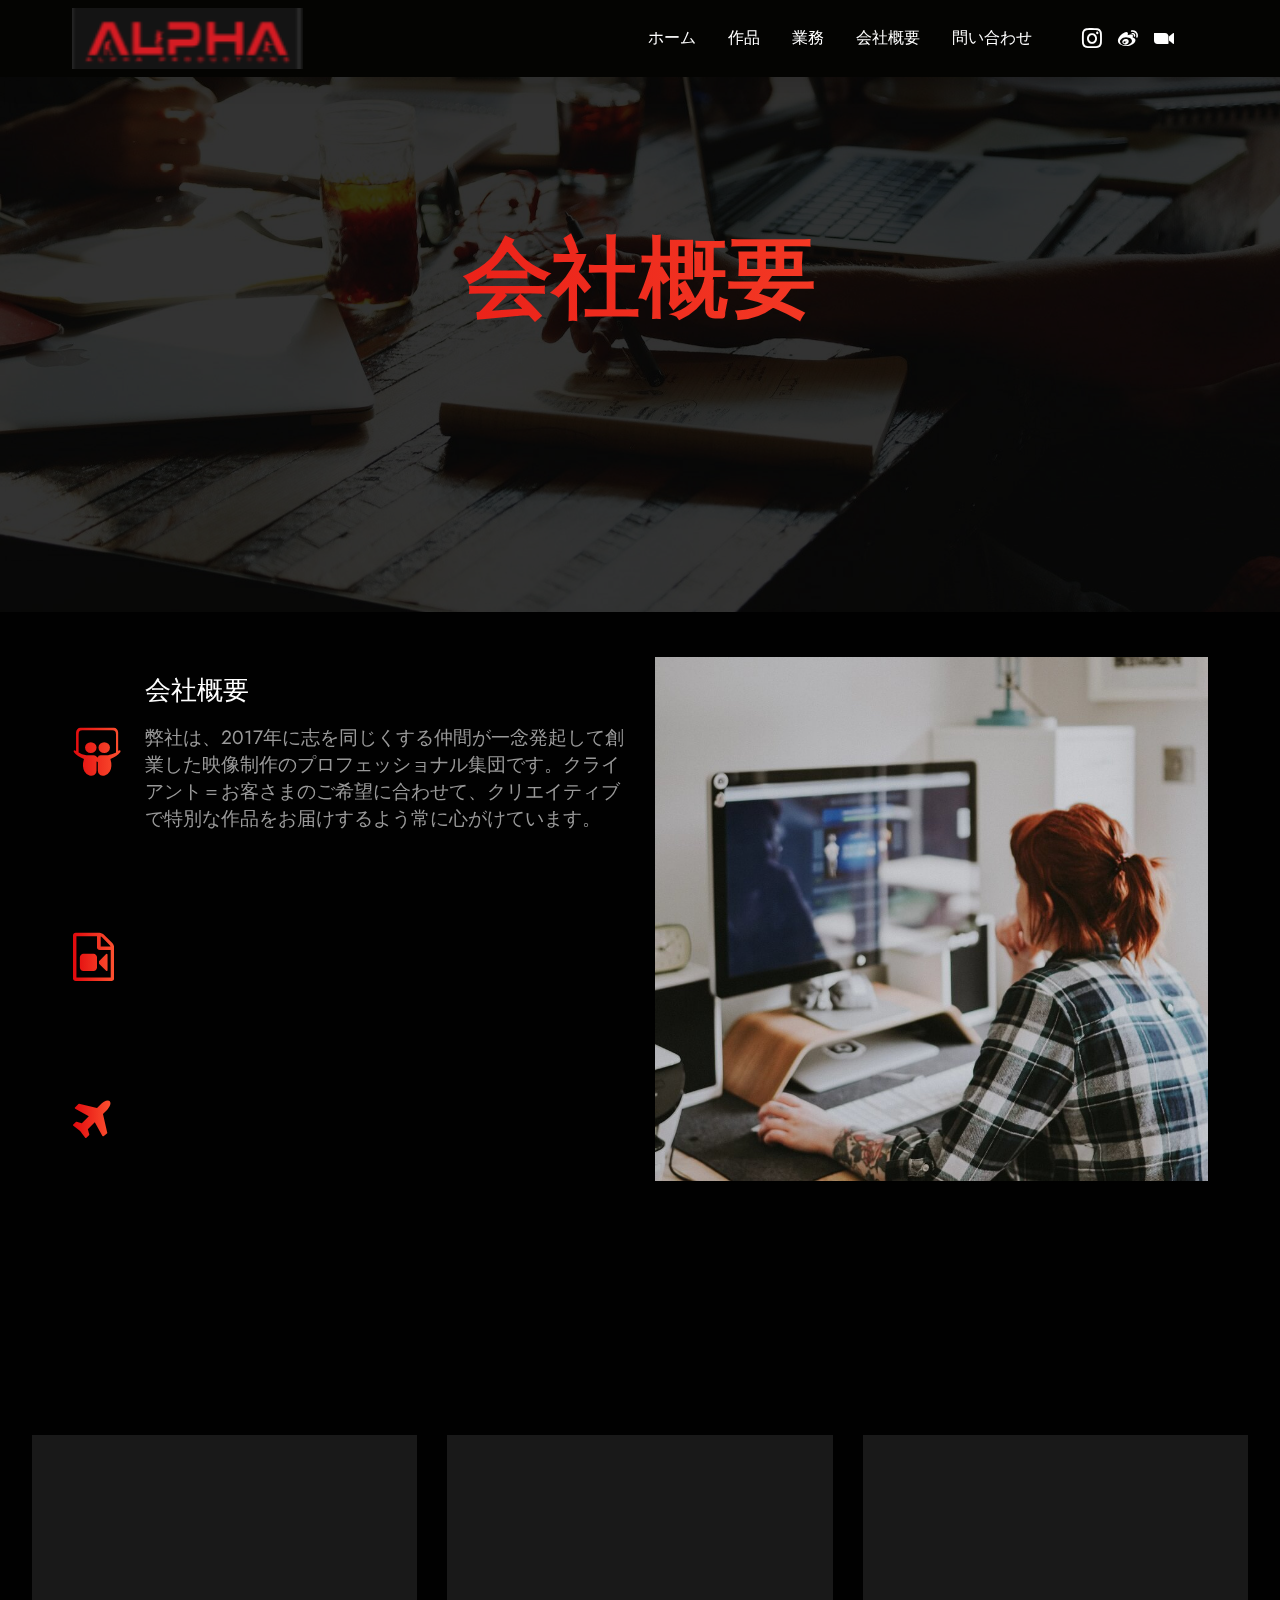
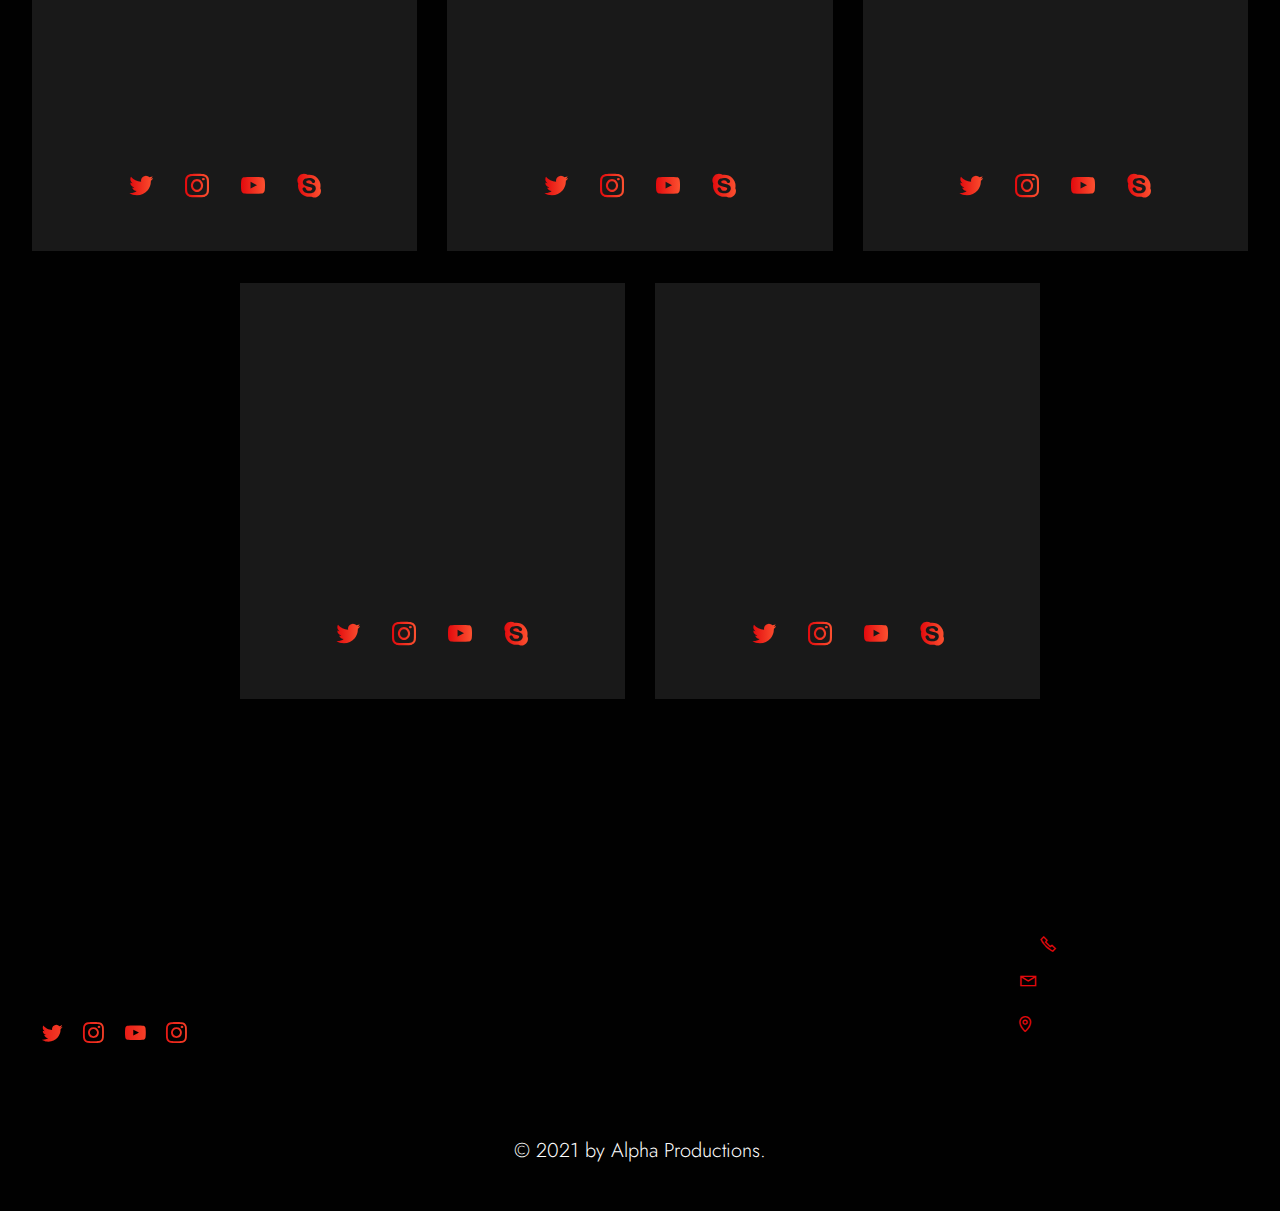
==== commit 0d0bd60f: "service" ====
--- a/About.html
+++ b/About.html
@@ -75,18 +75,16 @@
     </nav>
 </section>
 
-<section class="content6 cid-sqyqE1B1pD" id="content6-12">
-
-    
-
-    
+<section class="header1 solutionm4_header1 cid-sqz0BO19XQ mbr-parallax-background" id="header1-1k">
+    
+    <div class="mbr-overlay" style="opacity: 0.8; background-color: rgb(0, 0, 0);"></div>
     <div class="container align-center">
         <div class="row justify-content-center">
-            <div class="media-container-column col-md-10">
-                <h1 class="mbr-section-title mbr-fonts-style mb-0 mbr-bold display-2">About Us</h1>
-                
-                 
-   
+            <div class="mbr-white col-md-12 col-lg-12">
+                
+                <h1 class="mbr-section-title mbr-white pb-5 mbr-fonts-style display-1"><strong>会社概要</strong></h1>
+                
+                
             </div>
         </div>
     </div>
@@ -410,6 +408,7 @@
   <script src="assets/dropdown/js/nav-dropdown.js"></script>
   <script src="assets/dropdown/js/navbar-dropdown.js"></script>
   <script src="assets/touchswipe/jquery.touch-swipe.min.js"></script>
+  <script src="assets/parallax/jarallax.min.js"></script>
   <script src="assets/theme/js/script.js"></script>
   
   
--- a/assets/mobirise/css/mbr-additional.css
+++ b/assets/mobirise/css/mbr-additional.css
@@ -2375,31 +2375,6 @@
   font-size: 20px;
   text-align: center;
 }
-.cid-sqyqE1B1pD {
-  padding-top: 135px;
-  padding-bottom: 0px;
-  background-color: #010101;
-}
-.cid-sqyqE1B1pD H1 {
-  color: #000000;
-}
-.cid-sqyqE1B1pD .mbr-text,
-.cid-sqyqE1B1pD .mbr-section-btn {
-  color: #000000;
-}
-.cid-sqyqE1B1pD .mbr-subtitle {
-  color: #000000;
-}
-.cid-sqyqE1B1pD .mbr-text {
-  margin-top: 1.5rem;
-}
-.cid-sqyqE1B1pD .mbr-section-btn {
-  margin-top: 2rem;
-}
-.cid-sqyqE1B1pD .mbr-section-title,
-.cid-sqyqE1B1pD .mbr-section-btn {
-  color: #ffffff;
-}
 .cid-sqyo8vcNuX .dropdown-item:before {
   font-family: MobiriseIcons !important;
   content: '\e966';
@@ -2773,8 +2748,21 @@
   width: fit-content;
   transition: all 0.3s;
 }
+.cid-sqz0BO19XQ {
+  padding-top: 225px;
+  padding-bottom: 225px;
+  background-image: url("../../../assets/images/mbr-1920x1280.jpg");
+}
+.cid-sqz0BO19XQ H1 {
+  color: #e2090d;
+}
+.cid-sqz0BO19XQ h1 {
+  background: linear-gradient(to left, #fc5130, currentColor);
+  -webkit-background-clip: text;
+  -webkit-text-fill-color: transparent;
+}
 .cid-sqyp327Faf {
-  padding-top: 135px;
+  padding-top: 45px;
   padding-bottom: 30px;
   background-color: #010101;
 }
@@ -3039,30 +3027,18 @@
   font-size: 20px;
   text-align: center;
 }
-.cid-sqytN3mkLg {
-  padding-top: 135px;
-  padding-bottom: 30px;
-  background-color: #010101;
-}
-.cid-sqytN3mkLg H1 {
-  color: #000000;
-}
-.cid-sqytN3mkLg .mbr-text,
-.cid-sqytN3mkLg .mbr-section-btn {
-  color: #000000;
-}
-.cid-sqytN3mkLg .mbr-subtitle {
-  color: #000000;
-}
-.cid-sqytN3mkLg .mbr-text {
-  margin-top: 1.5rem;
-}
-.cid-sqytN3mkLg .mbr-section-btn {
-  margin-top: 2rem;
-}
-.cid-sqytN3mkLg .mbr-section-title,
-.cid-sqytN3mkLg .mbr-section-btn {
-  color: #ffffff;
+.cid-sqz0dvKhhK {
+  padding-top: 225px;
+  padding-bottom: 225px;
+  background-image: url("../../../assets/images/background1.jpg");
+}
+.cid-sqz0dvKhhK H1 {
+  color: #e2090d;
+}
+.cid-sqz0dvKhhK h1 {
+  background: linear-gradient(to left, #fc5130, currentColor);
+  -webkit-background-clip: text;
+  -webkit-text-fill-color: transparent;
 }
 .cid-sqyqUNCmjG .dropdown-item:before {
   font-family: MobiriseIcons !important;
@@ -4291,6 +4267,215 @@
   width: fit-content;
   transition: all 0.3s;
 }
+.cid-sqyQ6Jm46Q {
+  padding-top: 225px;
+  padding-bottom: 225px;
+  background-image: url("../../../assets/images/background2.jpg");
+}
+.cid-sqyQ6Jm46Q H1 {
+  color: #e2090d;
+}
+.cid-sqyQ6Jm46Q h1 {
+  background: linear-gradient(to left, #fc5130, currentColor);
+  -webkit-background-clip: text;
+  -webkit-text-fill-color: transparent;
+}
+.cid-sqyQ6Jm46Q .mbr-text,
+.cid-sqyQ6Jm46Q .mbr-section-btn {
+  color: #999999;
+}
+.cid-sqyWe2Inqq {
+  padding-top: 45px;
+  padding-bottom: 0px;
+  background-color: #010101;
+}
+.cid-sqyWe2Inqq H1 {
+  color: #000000;
+}
+.cid-sqyWe2Inqq .mbr-text,
+.cid-sqyWe2Inqq .mbr-section-btn {
+  color: #000000;
+}
+.cid-sqyWe2Inqq .mbr-subtitle {
+  color: #000000;
+}
+.cid-sqyWe2Inqq .mbr-text {
+  margin-top: 1.5rem;
+}
+.cid-sqyWe2Inqq .mbr-section-btn {
+  margin-top: 2rem;
+}
+.cid-sqyWe2Inqq .mbr-section-title,
+.cid-sqyWe2Inqq .mbr-section-btn {
+  color: #ffffff;
+}
+.cid-sqyQd8dfj6 {
+  padding-top: 30px;
+  padding-bottom: 90px;
+  background-color: #010101;
+}
+.cid-sqyQd8dfj6 img {
+  width: 100%;
+  transition: all 0.6s ease-in-out;
+  height: 260px;
+  object-fit: cover;
+}
+.cid-sqyQd8dfj6 .card-wrapper {
+  background: #191919;
+  padding: 2rem;
+}
+@media (max-width: 767px) {
+  .cid-sqyQd8dfj6 .card-wrapper {
+    padding: 2rem 1rem;
+  }
+}
+.cid-sqyQd8dfj6 .first:hover:before {
+  content: none;
+}
+.cid-sqyQd8dfj6 .first:before {
+  position: absolute;
+  top: -1rem;
+  z-index: -1;
+  left: 0rem;
+  width: 300px;
+  height: 300px;
+  background: linear-gradient(to left, #fc5130, #e2090d);
+  content: "";
+}
+.cid-sqyQd8dfj6 .last:hover:after {
+  content: none;
+}
+.cid-sqyQd8dfj6 .last:after {
+  position: absolute;
+  bottom: -1rem;
+  right: 0rem;
+  width: 300px;
+  z-index: -1;
+  height: 300px;
+  background: linear-gradient(to left, #fc5130, #e2090d);
+  content: "";
+}
+.cid-sqyQd8dfj6 .mbr-section-text {
+  color: #999999;
+}
+.cid-sqyQd8dfj6 .card {
+  z-index: 1;
+  position: relative;
+  transition: all 0.3s;
+}
+.cid-sqyQd8dfj6 .card .img-wrapper {
+  overflow: hidden;
+}
+.cid-sqyQd8dfj6 .card:hover {
+  transform: translateY(-10px);
+  cursor: pointer;
+}
+.cid-sqyQd8dfj6 .card:hover .card-wrapper {
+  background: linear-gradient(to left, #fc5130, #e2090d);
+  color: #ffffff !important;
+}
+.cid-sqyQd8dfj6 .card:hover .card-wrapper .mbr-section-text {
+  color: #ffffff !important;
+}
+.cid-sqyQd8dfj6 .services {
+  max-width: 10000px !important;
+}
+.cid-sqyWexBzRT {
+  padding-top: 45px;
+  padding-bottom: 0px;
+  background-color: #010101;
+}
+.cid-sqyWexBzRT H1 {
+  color: #000000;
+}
+.cid-sqyWexBzRT .mbr-text,
+.cid-sqyWexBzRT .mbr-section-btn {
+  color: #000000;
+}
+.cid-sqyWexBzRT .mbr-subtitle {
+  color: #000000;
+}
+.cid-sqyWexBzRT .mbr-text {
+  margin-top: 1.5rem;
+}
+.cid-sqyWexBzRT .mbr-section-btn {
+  margin-top: 2rem;
+}
+.cid-sqyWexBzRT .mbr-section-title,
+.cid-sqyWexBzRT .mbr-section-btn {
+  color: #ffffff;
+}
+.cid-sqyWgRClCv {
+  padding-top: 30px;
+  padding-bottom: 90px;
+  background-color: #010101;
+}
+.cid-sqyWgRClCv img {
+  width: 100%;
+  transition: all 0.6s ease-in-out;
+  height: 260px;
+  object-fit: cover;
+}
+.cid-sqyWgRClCv .card-wrapper {
+  background: #191919;
+  padding: 2rem;
+}
+@media (max-width: 767px) {
+  .cid-sqyWgRClCv .card-wrapper {
+    padding: 2rem 1rem;
+  }
+}
+.cid-sqyWgRClCv .first:hover:before {
+  content: none;
+}
+.cid-sqyWgRClCv .first:before {
+  position: absolute;
+  top: -1rem;
+  z-index: -1;
+  left: 0rem;
+  width: 300px;
+  height: 300px;
+  background: linear-gradient(to left, #fc5130, #e2090d);
+  content: "";
+}
+.cid-sqyWgRClCv .last:hover:after {
+  content: none;
+}
+.cid-sqyWgRClCv .last:after {
+  position: absolute;
+  bottom: -1rem;
+  right: 0rem;
+  width: 300px;
+  z-index: -1;
+  height: 300px;
+  background: linear-gradient(to left, #fc5130, #e2090d);
+  content: "";
+}
+.cid-sqyWgRClCv .mbr-section-text {
+  color: #999999;
+}
+.cid-sqyWgRClCv .card {
+  z-index: 1;
+  position: relative;
+  transition: all 0.3s;
+}
+.cid-sqyWgRClCv .card .img-wrapper {
+  overflow: hidden;
+}
+.cid-sqyWgRClCv .card:hover {
+  transform: translateY(-10px);
+  cursor: pointer;
+}
+.cid-sqyWgRClCv .card:hover .card-wrapper {
+  background: linear-gradient(to left, #fc5130, #e2090d);
+  color: #ffffff !important;
+}
+.cid-sqyWgRClCv .card:hover .card-wrapper .mbr-section-text {
+  color: #ffffff !important;
+}
+.cid-sqyWgRClCv .services {
+  max-width: 10000px !important;
+}
 .cid-sqyrEjhIB0 {
   padding-top: 105px;
   padding-bottom: 45px;
@@ -4394,3 +4579,28 @@
   font-size: 20px;
   text-align: center;
 }
+.cid-sqyWdBpffl {
+  padding-top: 0px;
+  padding-bottom: 0px;
+  background-color: #191919;
+}
+.cid-sqyWdBpffl H1 {
+  color: #000000;
+}
+.cid-sqyWdBpffl .mbr-text,
+.cid-sqyWdBpffl .mbr-section-btn {
+  color: #000000;
+}
+.cid-sqyWdBpffl .mbr-subtitle {
+  color: #000000;
+}
+.cid-sqyWdBpffl .mbr-text {
+  margin-top: 1.5rem;
+}
+.cid-sqyWdBpffl .mbr-section-btn {
+  margin-top: 2rem;
+}
+.cid-sqyWdBpffl .mbr-section-title,
+.cid-sqyWdBpffl .mbr-section-btn {
+  color: #ffffff;
+}
--- a/assets/mobirise/css/mbr-additional.css
+++ b/assets/mobirise/css/mbr-additional.css
@@ -2375,31 +2375,6 @@
   font-size: 20px;
   text-align: center;
 }
-.cid-sqyqE1B1pD {
-  padding-top: 135px;
-  padding-bottom: 0px;
-  background-color: #010101;
-}
-.cid-sqyqE1B1pD H1 {
-  color: #000000;
-}
-.cid-sqyqE1B1pD .mbr-text,
-.cid-sqyqE1B1pD .mbr-section-btn {
-  color: #000000;
-}
-.cid-sqyqE1B1pD .mbr-subtitle {
-  color: #000000;
-}
-.cid-sqyqE1B1pD .mbr-text {
-  margin-top: 1.5rem;
-}
-.cid-sqyqE1B1pD .mbr-section-btn {
-  margin-top: 2rem;
-}
-.cid-sqyqE1B1pD .mbr-section-title,
-.cid-sqyqE1B1pD .mbr-section-btn {
-  color: #ffffff;
-}
 .cid-sqyo8vcNuX .dropdown-item:before {
   font-family: MobiriseIcons !important;
   content: '\e966';
@@ -2773,8 +2748,21 @@
   width: fit-content;
   transition: all 0.3s;
 }
+.cid-sqz0BO19XQ {
+  padding-top: 225px;
+  padding-bottom: 225px;
+  background-image: url("../../../assets/images/mbr-1920x1280.jpg");
+}
+.cid-sqz0BO19XQ H1 {
+  color: #e2090d;
+}
+.cid-sqz0BO19XQ h1 {
+  background: linear-gradient(to left, #fc5130, currentColor);
+  -webkit-background-clip: text;
+  -webkit-text-fill-color: transparent;
+}
 .cid-sqyp327Faf {
-  padding-top: 135px;
+  padding-top: 45px;
   padding-bottom: 30px;
   background-color: #010101;
 }
@@ -3039,30 +3027,18 @@
   font-size: 20px;
   text-align: center;
 }
-.cid-sqytN3mkLg {
-  padding-top: 135px;
-  padding-bottom: 30px;
-  background-color: #010101;
-}
-.cid-sqytN3mkLg H1 {
-  color: #000000;
-}
-.cid-sqytN3mkLg .mbr-text,
-.cid-sqytN3mkLg .mbr-section-btn {
-  color: #000000;
-}
-.cid-sqytN3mkLg .mbr-subtitle {
-  color: #000000;
-}
-.cid-sqytN3mkLg .mbr-text {
-  margin-top: 1.5rem;
-}
-.cid-sqytN3mkLg .mbr-section-btn {
-  margin-top: 2rem;
-}
-.cid-sqytN3mkLg .mbr-section-title,
-.cid-sqytN3mkLg .mbr-section-btn {
-  color: #ffffff;
+.cid-sqz0dvKhhK {
+  padding-top: 225px;
+  padding-bottom: 225px;
+  background-image: url("../../../assets/images/background1.jpg");
+}
+.cid-sqz0dvKhhK H1 {
+  color: #e2090d;
+}
+.cid-sqz0dvKhhK h1 {
+  background: linear-gradient(to left, #fc5130, currentColor);
+  -webkit-background-clip: text;
+  -webkit-text-fill-color: transparent;
 }
 .cid-sqyqUNCmjG .dropdown-item:before {
   font-family: MobiriseIcons !important;
@@ -4291,6 +4267,215 @@
   width: fit-content;
   transition: all 0.3s;
 }
+.cid-sqyQ6Jm46Q {
+  padding-top: 225px;
+  padding-bottom: 225px;
+  background-image: url("../../../assets/images/background2.jpg");
+}
+.cid-sqyQ6Jm46Q H1 {
+  color: #e2090d;
+}
+.cid-sqyQ6Jm46Q h1 {
+  background: linear-gradient(to left, #fc5130, currentColor);
+  -webkit-background-clip: text;
+  -webkit-text-fill-color: transparent;
+}
+.cid-sqyQ6Jm46Q .mbr-text,
+.cid-sqyQ6Jm46Q .mbr-section-btn {
+  color: #999999;
+}
+.cid-sqyWe2Inqq {
+  padding-top: 45px;
+  padding-bottom: 0px;
+  background-color: #010101;
+}
+.cid-sqyWe2Inqq H1 {
+  color: #000000;
+}
+.cid-sqyWe2Inqq .mbr-text,
+.cid-sqyWe2Inqq .mbr-section-btn {
+  color: #000000;
+}
+.cid-sqyWe2Inqq .mbr-subtitle {
+  color: #000000;
+}
+.cid-sqyWe2Inqq .mbr-text {
+  margin-top: 1.5rem;
+}
+.cid-sqyWe2Inqq .mbr-section-btn {
+  margin-top: 2rem;
+}
+.cid-sqyWe2Inqq .mbr-section-title,
+.cid-sqyWe2Inqq .mbr-section-btn {
+  color: #ffffff;
+}
+.cid-sqyQd8dfj6 {
+  padding-top: 30px;
+  padding-bottom: 90px;
+  background-color: #010101;
+}
+.cid-sqyQd8dfj6 img {
+  width: 100%;
+  transition: all 0.6s ease-in-out;
+  height: 260px;
+  object-fit: cover;
+}
+.cid-sqyQd8dfj6 .card-wrapper {
+  background: #191919;
+  padding: 2rem;
+}
+@media (max-width: 767px) {
+  .cid-sqyQd8dfj6 .card-wrapper {
+    padding: 2rem 1rem;
+  }
+}
+.cid-sqyQd8dfj6 .first:hover:before {
+  content: none;
+}
+.cid-sqyQd8dfj6 .first:before {
+  position: absolute;
+  top: -1rem;
+  z-index: -1;
+  left: 0rem;
+  width: 300px;
+  height: 300px;
+  background: linear-gradient(to left, #fc5130, #e2090d);
+  content: "";
+}
+.cid-sqyQd8dfj6 .last:hover:after {
+  content: none;
+}
+.cid-sqyQd8dfj6 .last:after {
+  position: absolute;
+  bottom: -1rem;
+  right: 0rem;
+  width: 300px;
+  z-index: -1;
+  height: 300px;
+  background: linear-gradient(to left, #fc5130, #e2090d);
+  content: "";
+}
+.cid-sqyQd8dfj6 .mbr-section-text {
+  color: #999999;
+}
+.cid-sqyQd8dfj6 .card {
+  z-index: 1;
+  position: relative;
+  transition: all 0.3s;
+}
+.cid-sqyQd8dfj6 .card .img-wrapper {
+  overflow: hidden;
+}
+.cid-sqyQd8dfj6 .card:hover {
+  transform: translateY(-10px);
+  cursor: pointer;
+}
+.cid-sqyQd8dfj6 .card:hover .card-wrapper {
+  background: linear-gradient(to left, #fc5130, #e2090d);
+  color: #ffffff !important;
+}
+.cid-sqyQd8dfj6 .card:hover .card-wrapper .mbr-section-text {
+  color: #ffffff !important;
+}
+.cid-sqyQd8dfj6 .services {
+  max-width: 10000px !important;
+}
+.cid-sqyWexBzRT {
+  padding-top: 45px;
+  padding-bottom: 0px;
+  background-color: #010101;
+}
+.cid-sqyWexBzRT H1 {
+  color: #000000;
+}
+.cid-sqyWexBzRT .mbr-text,
+.cid-sqyWexBzRT .mbr-section-btn {
+  color: #000000;
+}
+.cid-sqyWexBzRT .mbr-subtitle {
+  color: #000000;
+}
+.cid-sqyWexBzRT .mbr-text {
+  margin-top: 1.5rem;
+}
+.cid-sqyWexBzRT .mbr-section-btn {
+  margin-top: 2rem;
+}
+.cid-sqyWexBzRT .mbr-section-title,
+.cid-sqyWexBzRT .mbr-section-btn {
+  color: #ffffff;
+}
+.cid-sqyWgRClCv {
+  padding-top: 30px;
+  padding-bottom: 90px;
+  background-color: #010101;
+}
+.cid-sqyWgRClCv img {
+  width: 100%;
+  transition: all 0.6s ease-in-out;
+  height: 260px;
+  object-fit: cover;
+}
+.cid-sqyWgRClCv .card-wrapper {
+  background: #191919;
+  padding: 2rem;
+}
+@media (max-width: 767px) {
+  .cid-sqyWgRClCv .card-wrapper {
+    padding: 2rem 1rem;
+  }
+}
+.cid-sqyWgRClCv .first:hover:before {
+  content: none;
+}
+.cid-sqyWgRClCv .first:before {
+  position: absolute;
+  top: -1rem;
+  z-index: -1;
+  left: 0rem;
+  width: 300px;
+  height: 300px;
+  background: linear-gradient(to left, #fc5130, #e2090d);
+  content: "";
+}
+.cid-sqyWgRClCv .last:hover:after {
+  content: none;
+}
+.cid-sqyWgRClCv .last:after {
+  position: absolute;
+  bottom: -1rem;
+  right: 0rem;
+  width: 300px;
+  z-index: -1;
+  height: 300px;
+  background: linear-gradient(to left, #fc5130, #e2090d);
+  content: "";
+}
+.cid-sqyWgRClCv .mbr-section-text {
+  color: #999999;
+}
+.cid-sqyWgRClCv .card {
+  z-index: 1;
+  position: relative;
+  transition: all 0.3s;
+}
+.cid-sqyWgRClCv .card .img-wrapper {
+  overflow: hidden;
+}
+.cid-sqyWgRClCv .card:hover {
+  transform: translateY(-10px);
+  cursor: pointer;
+}
+.cid-sqyWgRClCv .card:hover .card-wrapper {
+  background: linear-gradient(to left, #fc5130, #e2090d);
+  color: #ffffff !important;
+}
+.cid-sqyWgRClCv .card:hover .card-wrapper .mbr-section-text {
+  color: #ffffff !important;
+}
+.cid-sqyWgRClCv .services {
+  max-width: 10000px !important;
+}
 .cid-sqyrEjhIB0 {
   padding-top: 105px;
   padding-bottom: 45px;
@@ -4394,3 +4579,28 @@
   font-size: 20px;
   text-align: center;
 }
+.cid-sqyWdBpffl {
+  padding-top: 0px;
+  padding-bottom: 0px;
+  background-color: #191919;
+}
+.cid-sqyWdBpffl H1 {
+  color: #000000;
+}
+.cid-sqyWdBpffl .mbr-text,
+.cid-sqyWdBpffl .mbr-section-btn {
+  color: #000000;
+}
+.cid-sqyWdBpffl .mbr-subtitle {
+  color: #000000;
+}
+.cid-sqyWdBpffl .mbr-text {
+  margin-top: 1.5rem;
+}
+.cid-sqyWdBpffl .mbr-section-btn {
+  margin-top: 2rem;
+}
+.cid-sqyWdBpffl .mbr-section-title,
+.cid-sqyWdBpffl .mbr-section-btn {
+  color: #ffffff;
+}
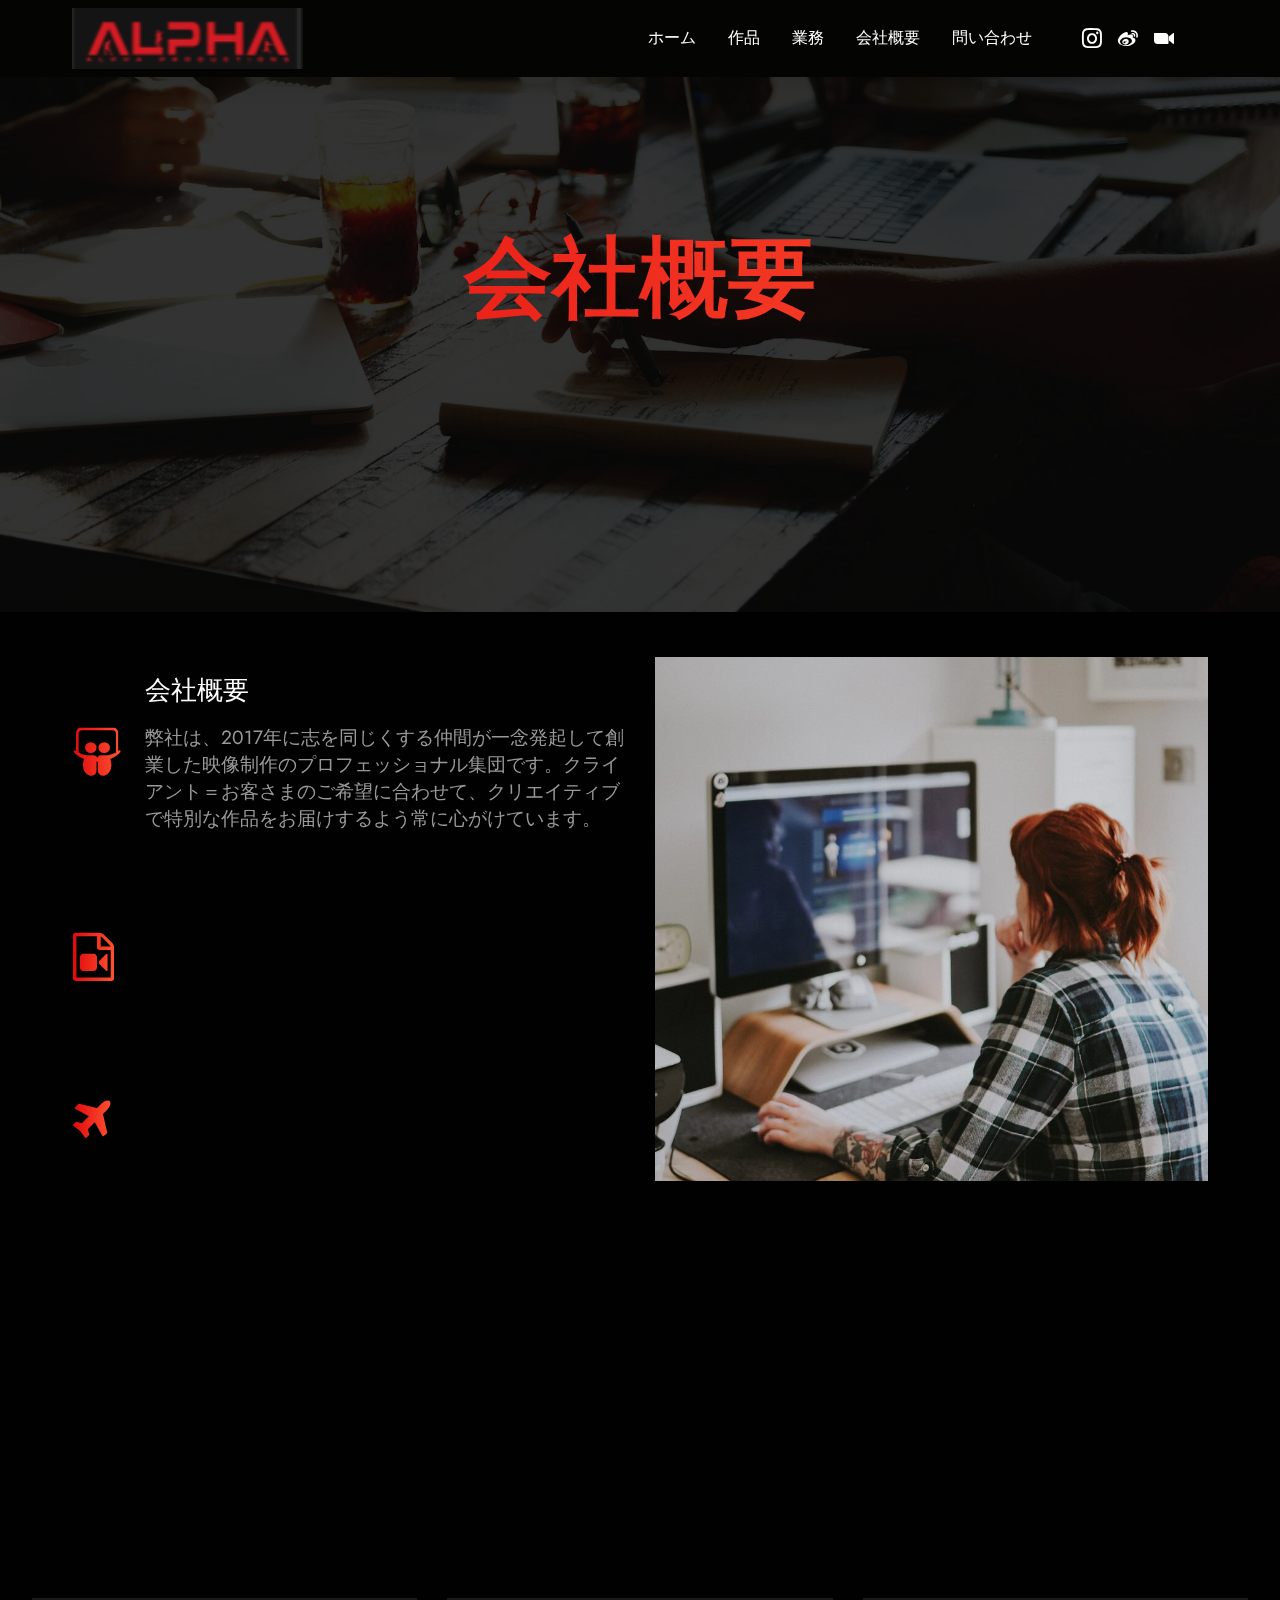
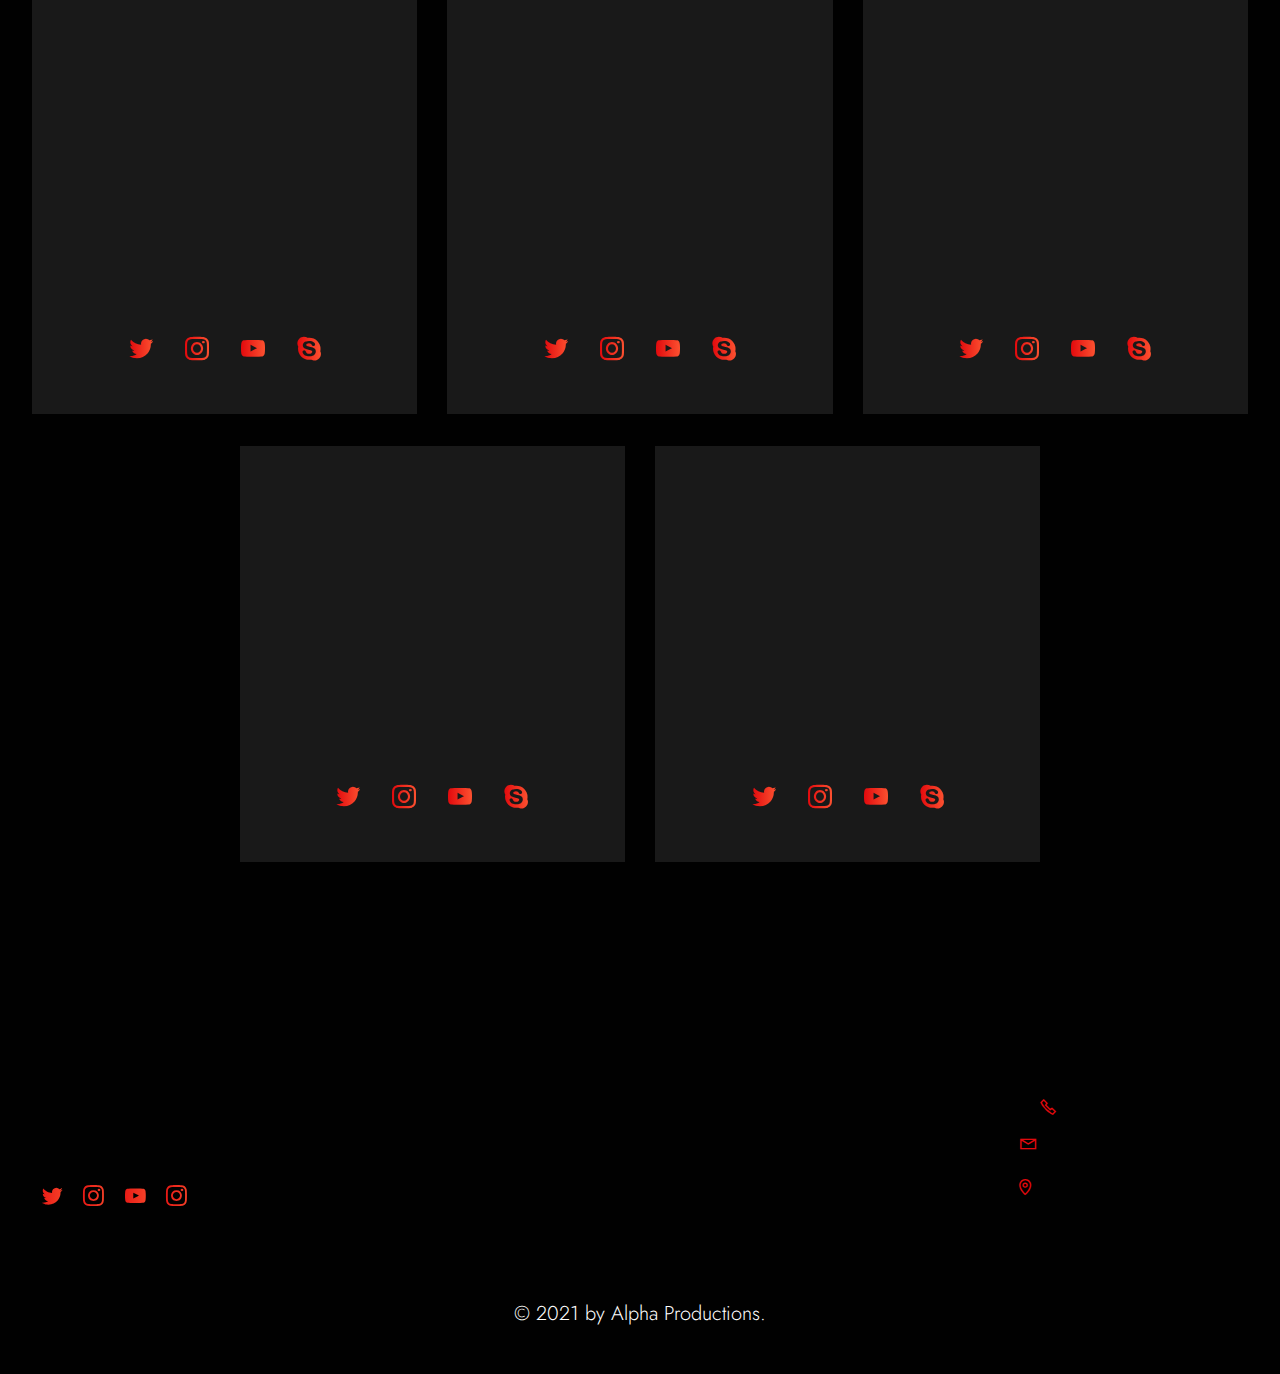
==== commit a6d6f35b: "调整" ====
--- a/About.html
+++ b/About.html
@@ -147,22 +147,220 @@
     </div>
 </section>
 
-<section class="team1 solutionm4_team1 cid-sqypqTOiqD" id="team1-z">
+<section class="content6 cid-sqzYEQJu0X" id="content6-1m">
+
+    
+
+    
+    <div class="container align-center">
+        <div class="row justify-content-center">
+            <div class="media-container-column col-md-10">
+                <h1 class="mbr-section-title mbr-fonts-style mb-0 mbr-bold display-2">Alpha Productions Team</h1>
+                
+                 
+   
+            </div>
+        </div>
+    </div>
+</section>
+
+<section class="clients attorneym4_slider2 cid-sqzWRZ9R4J" data-interval="false" id="slider2-1l">
+    
+
+    
+
+    
+
+    <div class="container-fluid">
+        <div class="carousel slide" role="listbox" data-pause="true" data-keyboard="false" data-ride="carousel" data-interval="4000">
+            <div class="carousel-inner" data-visible="6">
+                
+                
+                
+                
+                
+                
+            <div class="carousel-item ">
+                    <div class="media-container-row">
+                        <div class="col-md-12 wrapper">
+
+                            <div class="wrap-img">
+
+                                <div class="card-box">
+
+                                </div>
+                                <img src="assets/images/-20210303164245-189x97.png" class="img-responsive clients-img" alt="">
+<!--                                 <div class="soc-item soc-item-1">
+                                    <a href="https://instagram.com/mobirise" target="_blank">
+                                        <span mbr-icon class="mbr-iconfont mbr-iconfont-2 mbr-iconfont-social socicon-instagram socicon" style="color: rgb(87, 70, 139); fill: rgb(87, 70, 139);"></span>
+                                    </a>
+                                </div> -->
+<!--                                 <div class="soc-item  soc-item-2">
+                                    <a href="https://instagram.com/mobirise" target="_blank">
+                                        <span mbr-icon class="mbr-iconfont mbr-iconfont-2 mbr-iconfont-social socicon-instagram socicon" style="color: rgb(87, 70, 139); fill: rgb(87, 70, 139);"></span>
+                                    </a>
+                                </div> -->
+                            </div>
+
+                        </div>
+                    </div>
+                </div><div class="carousel-item ">
+                    <div class="media-container-row">
+                        <div class="col-md-12 wrapper">
+                            <div class="wrap-img ">
+                                <div class="card-box">
+
+                                </div>
+                                <img src="assets/images/-20210303164255-184x100.png" class="img-responsive clients-img" alt="">
+<!--                                 <div class="soc-item soc-item-1">
+                                    <a href="https://instagram.com/mobirise" target="_blank">
+                                        <span mbr-icon class="mbr-iconfont mbr-iconfont-2 mbr-iconfont-social socicon-instagram socicon" style="color: rgb(87, 70, 139); fill: rgb(87, 70, 139);"></span>
+                                    </a>
+                                </div>
+                                <div class="soc-item  soc-item-2">
+                                    <a href="https://instagram.com/mobirise" target="_blank">
+                                        <span mbr-icon class="mbr-iconfont mbr-iconfont-2 mbr-iconfont-social socicon-instagram socicon" style="color: rgb(87, 70, 139); fill: rgb(87, 70, 139);"></span>
+                                    </a>
+                                </div> -->
+                            </div>
+                        </div>
+                    </div>
+                </div><div class="carousel-item ">
+                    <div class="media-container-row">
+                        <div class="col-md-12 wrapper">
+                            <div class="wrap-img ">
+                                <div class="card-box">
+
+                                </div>
+                                <img src="assets/images/-20210303164307-168x77.png" class="img-responsive clients-img" alt="">
+<!--                                 <div class="soc-item soc-item-1">
+                                    <a href="https://instagram.com/mobirise" target="_blank">
+                                        <span mbr-icon class="mbr-iconfont mbr-iconfont-2 mbr-iconfont-social socicon-instagram socicon" style="color: rgb(87, 70, 139); fill: rgb(87, 70, 139);"></span>
+                                    </a>
+                                </div>
+                                <div class="soc-item  soc-item-2">
+                                    <a href="https://instagram.com/mobirise" target="_blank">
+                                        <span mbr-icon class="mbr-iconfont mbr-iconfont-2 mbr-iconfont-social socicon-instagram socicon" style="color: rgb(87, 70, 139); fill: rgb(87, 70, 139);"></span>
+                                    </a>
+                                </div> -->
+                            </div>
+                        </div>
+                    </div>
+                </div><div class="carousel-item ">
+                    <div class="media-container-row">
+                        <div class="col-md-12 wrapper">
+                            <div class="wrap-img ">
+                                <div class="card-box">
+
+                                </div>
+                                <img src="assets/images/-20210303164318-228x96.png" class="img-responsive clients-img" alt="">
+<!--                                 <div class="soc-item soc-item-1">
+                                    <a href="https://instagram.com/mobirise" target="_blank">
+                                        <span mbr-icon class="mbr-iconfont mbr-iconfont-2 mbr-iconfont-social socicon-instagram socicon" style="color: rgb(87, 70, 139); fill: rgb(87, 70, 139);"></span>
+                                    </a>
+                                </div>
+                                <div class="soc-item  soc-item-2">
+                                    <a href="https://instagram.com/mobirise" target="_blank">
+                                        <span mbr-icon class="mbr-iconfont mbr-iconfont-2 mbr-iconfont-social socicon-instagram socicon" style="color: rgb(87, 70, 139); fill: rgb(87, 70, 139);"></span>
+                                    </a>
+                                </div> -->
+                            </div>
+                        </div>
+                    </div>
+                </div><div class="carousel-item ">
+                    <div class="media-container-row">
+                        <div class="col-md-12 wrapper">
+                            <div class="wrap-img ">
+                                <div class="card-box">
+
+                                </div>
+                                <img src="assets/images/-20210303164326-253x108.png" class="img-responsive clients-img" alt="">
+<!--                                 <div class="soc-item soc-item-1">
+                                    <a href="https://instagram.com/mobirise" target="_blank">
+                                        <span mbr-icon class="mbr-iconfont mbr-iconfont-2 mbr-iconfont-social socicon-instagram socicon" style="color: rgb(87, 70, 139); fill: rgb(87, 70, 139);"></span>
+                                    </a>
+                                </div>
+                                <div class="soc-item  soc-item-2">
+                                    <a href="https://instagram.com/mobirise" target="_blank">
+                                        <span mbr-icon class="mbr-iconfont mbr-iconfont-2 mbr-iconfont-social socicon-instagram socicon" style="color: rgb(87, 70, 139); fill: rgb(87, 70, 139);"></span>
+                                    </a>
+                                </div> -->
+                            </div>
+                        </div>
+                    </div>
+                </div><div class="carousel-item ">
+                    <div class="media-container-row">
+                        <div class="col-md-12 wrapper">
+                            <div class="wrap-img ">
+                                <div class="card-box">
+
+                                </div>
+                                <img src="assets/images/-20210303164451-201x96.png" class="img-responsive clients-img" alt="">
+<!--                                 <div class="soc-item soc-item-1">
+                                    <a href="https://instagram.com/mobirise" target="_blank">
+                                        <span mbr-icon class="mbr-iconfont mbr-iconfont-2 mbr-iconfont-social socicon-instagram socicon" style="color: rgb(87, 70, 139); fill: rgb(87, 70, 139);"></span>
+                                    </a>
+                                </div>
+                                <div class="soc-item  soc-item-2">
+                                    <a href="https://instagram.com/mobirise" target="_blank">
+                                        <span mbr-icon class="mbr-iconfont mbr-iconfont-2 mbr-iconfont-social socicon-instagram socicon" style="color: rgb(87, 70, 139); fill: rgb(87, 70, 139);"></span>
+                                    </a>
+                                </div> -->
+                            </div>
+                        </div>
+                    </div>
+                </div><div class="carousel-item ">
+                    <div class="media-container-row">
+                        <div class="col-md-12 wrapper">
+                            <div class="wrap-img ">
+                                <div class="card-box">
+
+                                </div>
+                                <img src="assets/images/-20210303164519-208x93.png" class="img-responsive clients-img" alt="">
+<!--                                 <div class="soc-item soc-item-1">
+                                    <a href="https://instagram.com/mobirise" target="_blank">
+                                        <span mbr-icon class="mbr-iconfont mbr-iconfont-2 mbr-iconfont-social socicon-instagram socicon" style="color: rgb(87, 70, 139); fill: rgb(87, 70, 139);"></span>
+                                    </a>
+                                </div>
+                                <div class="soc-item  soc-item-2">
+                                    <a href="https://instagram.com/mobirise" target="_blank">
+                                        <span mbr-icon class="mbr-iconfont mbr-iconfont-2 mbr-iconfont-social socicon-instagram socicon" style="color: rgb(87, 70, 139); fill: rgb(87, 70, 139);"></span>
+                                    </a>
+                                </div> -->
+                            </div>
+                        </div>
+                    </div>
+                </div></div>
+<!--             <div class="carousel-controls">
+                <div class="controls-wrapper">
+                    <a data-app-prevent-settings class="carousel-control carousel-control-prev" role="button" data-slide="prev">
+                        <span aria-hidden="true" class="icon-left fa fa-chevron-left mbr-iconfont sign"></span>
+                        <span class="sr-only">Previous</span>
+                    </a>
+                    <a data-app-prevent-settings class="carousel-control carousel-control-next " role="button" data-slide="next">
+                        <span aria-hidden="true" class="fa fa-chevron-right  mbr-iconfont sign icon-right"></span>
+                        <span class="sr-only">Next</span>
+                    </a>
+                </div>
+
+            </div> -->
+        </div>
+    </div>
+</section>
+
+<section class="team1 solutionm4_team1 cid-sqzYO0YTPF" id="team1-1n">
     
 
     
     <div class="container-fluid mbr-white">
         <div class="row justify-content-center">
-            <div class="col-12 col-md-12 col-lg-10 pb-5">
-                <h4 class="main-title align-center pb-3 mbr-bold mbr-black mbr-fonts-style display-2">Team of Experts</h4>
-                
-            </div>
+            
         </div>
         <div class="row justify-content-center">
             <div class="card col-12 col-md-6 col-lg-4">
                 <div class="card-wrapper align-center">
                     <div class="img-wrapper">
-                        <img src="assets/images/face1.jpg" alt="">
+                        <img src="assets/images/face1-1.jpg" alt="">
                     </div>
                     <div class="card-box ">
                         <h3 class="mbr-subtitle mbr-semibold mbr-fonts-style display-5">Aさん</h3>
@@ -188,7 +386,7 @@
             <div class="card col-12 col-md-6 col-lg-4">
                 <div class="card-wrapper align-center">
                     <div class="img-wrapper">
-                        <img src="assets/images/face2.jpg" alt="">
+                        <img src="assets/images/face2-2.jpg" alt="">
                     </div>
                     <div class="card-box ">
                         <h3 class="mbr-subtitle mbr-semibold mbr-fonts-style display-5">Bさん</h3>
@@ -214,7 +412,7 @@
             <div class="card col-12 col-md-6 col-lg-4">
                 <div class="card-wrapper align-center">
                     <div class="img-wrapper">
-                        <img src="assets/images/face3.jpg" alt="">
+                        <img src="assets/images/face3-3.jpg" alt="">
                     </div>
                     <div class="card-box ">
                         <h3 class="mbr-subtitle mbr-semibold mbr-fonts-style display-5">Cさん</h3>
@@ -240,7 +438,7 @@
             <div class="card col-12 col-md-6 col-lg-4">
                 <div class="card-wrapper align-center">
                     <div class="img-wrapper">
-                        <img src="assets/images/face4.jpg" alt="">
+                        <img src="assets/images/face4-4.jpg" alt="">
                     </div>
                     <div class="card-box ">
                         <h3 class="mbr-subtitle mbr-semibold mbr-fonts-style display-5">Dさん</h3>
@@ -266,7 +464,7 @@
             <div class="card col-12 col-md-6 col-lg-4">
                 <div class="card-wrapper align-center">
                     <div class="img-wrapper">
-                        <img src="assets/images/face5.jpg" alt="">
+                        <img src="assets/images/face5-5.jpg" alt="">
                     </div>
                     <div class="card-box ">
                         <h3 class="mbr-subtitle mbr-semibold mbr-fonts-style display-5">Eさん</h3>
@@ -342,28 +540,24 @@
                         <div class="icons-wrap pb-2">
 
                             <p class="icon-title mbr-regular mbr-fonts-style display-7">
-                                a<br></p>
+                                <a href="Services.html#content6-1g" class="text-primary">Sell</a><br></p>
                         </div>
                     </div>
                     <div class="item-wrap">
                         <div class="icons-wrap pb-2">
-                            <p class="icon-title mbr-regular mbr-fonts-style display-7">b</p>
+                            <p class="icon-title mbr-regular mbr-fonts-style display-7"><a href="Services.html#content6-1h" class="text-primary">Skill</a></p>
                         </div>
                     </div>
                     <div class="item-wrap">
                         <div class="icons-wrap pb-2">
-                            <p class="icon-title mbr-regular mbr-fonts-style display-7">c</p>
-                        </div>
-                    </div>
-                    <div class="item-wrap">
-                        <div class="icons-wrap pb-2">
-                            <p class="icon-title mbr-regular mbr-fonts-style display-7">d</p>
-                        </div>
-                    </div>
-                    <div class="item-wrap">
-                        <div class="icons-wrap pb-2">
-                            <p class="icon-title mbr-regular mbr-fonts-style display-7">e</p>
-                        </div>
+                            <p class="icon-title mbr-regular mbr-fonts-style display-7"><a href="About.html#content6-1m" class="text-primary">Team</a></p>
+                        </div>
+                    </div>
+                    <div class="item-wrap">
+                        
+                    </div>
+                    <div class="item-wrap">
+                        
                     </div>
                 </div>
             </div>
@@ -409,6 +603,8 @@
   <script src="assets/dropdown/js/navbar-dropdown.js"></script>
   <script src="assets/touchswipe/jquery.touch-swipe.min.js"></script>
   <script src="assets/parallax/jarallax.min.js"></script>
+  <script src="assets/bootstrapcarouselswipe/bootstrap-carousel-swipe.js"></script>
+  <script src="assets/mbr-clients-slider/mbr-clients-slider.js"></script>
   <script src="assets/theme/js/script.js"></script>
   
   
--- a/assets/mobirise/css/mbr-additional.css
+++ b/assets/mobirise/css/mbr-additional.css
@@ -2843,12 +2843,392 @@
 .cid-sqyp327Faf .mbr-section-btn {
   color: #999999;
 }
-.cid-sqypqTOiqD {
+.cid-sqzYEQJu0X {
+  padding-top: 45px;
+  padding-bottom: 0px;
+  background-color: #010101;
+}
+.cid-sqzYEQJu0X H1 {
+  color: #000000;
+}
+.cid-sqzYEQJu0X .mbr-text,
+.cid-sqzYEQJu0X .mbr-section-btn {
+  color: #000000;
+}
+.cid-sqzYEQJu0X .mbr-subtitle {
+  color: #000000;
+}
+.cid-sqzYEQJu0X .mbr-text {
+  margin-top: 1.5rem;
+}
+.cid-sqzYEQJu0X .mbr-section-btn {
+  margin-top: 2rem;
+}
+.cid-sqzYEQJu0X .mbr-section-title,
+.cid-sqzYEQJu0X .mbr-section-btn {
+  color: #ffffff;
+}
+.cid-sqzWRZ9R4J {
   padding-top: 90px;
   padding-bottom: 90px;
   background-color: #010101;
 }
-.cid-sqypqTOiqD img {
+.cid-sqzWRZ9R4J imga {
+  filter: grayscale(1);
+}
+.cid-sqzWRZ9R4J .mbri-left:before {
+  content: "\f053";
+}
+.cid-sqzWRZ9R4J .mbri-right:before {
+  content: "\f054";
+}
+.cid-sqzWRZ9R4J .carousel-control-next,
+.cid-sqzWRZ9R4J .carousel-control-prev {
+  color: #354463;
+}
+.cid-sqzWRZ9R4J .title-block {
+  justify-content: space-between;
+}
+.cid-sqzWRZ9R4J .carousel-control {
+  background: transparent !important;
+  border: 2px solid #a5d3be;
+  opacity: 1 !important;
+  transition: 0.3s;
+}
+.cid-sqzWRZ9R4J .carousel-control:hover {
+  background-color: #354463 !important;
+  border: 2px solid #354463 !important;
+  color: #ffffff !important;
+}
+.cid-sqzWRZ9R4J .carousel-item {
+  -webkit-justify-content: center;
+  justify-content: center;
+}
+.cid-sqzWRZ9R4J .carousel-item .media-container-row {
+  -webkit-flex-grow: 1;
+  flex-grow: 1;
+}
+.cid-sqzWRZ9R4J .carousel-item .wrap-img {
+  text-align: center;
+}
+.cid-sqzWRZ9R4J .carousel-item .wrap-img img {
+  width: auto;
+  max-width: 100%;
+}
+.cid-sqzWRZ9R4J .carousel-controls .carousel-control {
+  border-radius: 50%;
+  width: 45px;
+  height: 45px;
+}
+.cid-sqzWRZ9R4J .carousel-controls .carousel-control.carousel-control-prev {
+  right: 3.9rem;
+  left: auto;
+}
+.cid-sqzWRZ9R4J .carousel-controls .carousel-control .mbr-iconfont {
+  font-size: 1rem;
+}
+.cid-sqzWRZ9R4J .cloneditem-1,
+.cid-sqzWRZ9R4J .cloneditem-2,
+.cid-sqzWRZ9R4J .cloneditem-3,
+.cid-sqzWRZ9R4J .cloneditem-4 {
+  display: none;
+}
+.cid-sqzWRZ9R4J .col-lg-15 {
+  -webkit-box-flex: 0;
+  -ms-flex: 0 0 100%;
+  -webkit-flex: 0 0 100%;
+  flex: 0 0 100%;
+  max-width: 100%;
+  position: relative;
+  min-height: 1px;
+  padding-right: 0px;
+  padding-left: 0px;
+  width: 100%;
+}
+.cid-sqzWRZ9R4J .container {
+  margin-bottom: 2.7rem;
+}
+.cid-sqzWRZ9R4J .controls-wrapper {
+  position: relative;
+}
+@media (min-width: 992px) {
+  .cid-sqzWRZ9R4J .col-lg-15 {
+    -ms-flex: 0 0 20%;
+    -webkit-flex: 0 0 20%;
+    flex: 0 0 20%;
+    max-width: 20%;
+    width: 20%;
+  }
+  .cid-sqzWRZ9R4J .carousel-inner.slides2 > .carousel-item.active.carousel-item-right,
+  .cid-sqzWRZ9R4J .carousel-inner.slides2 > .carousel-item.carousel-item-next {
+    left: 0;
+    -webkit-transform: translate3d(50%, 0, 0);
+    transform: translate3d(50%, 0, 0);
+  }
+  .cid-sqzWRZ9R4J .carousel-inner.slides2 > .carousel-item.active.carousel-item-left,
+  .cid-sqzWRZ9R4J .carousel-inner.slides2 > .carousel-item.carousel-item-prev {
+    left: 0;
+    -webkit-transform: translate3d(-50%, 0, 0);
+    transform: translate3d(-50%, 0, 0);
+  }
+  .cid-sqzWRZ9R4J .carousel-inner.slides2 > .carousel-item.carousel-item-left,
+  .cid-sqzWRZ9R4J .carousel-inner.slides2 > .carousel-item.carousel-item-prev.carousel-item-right,
+  .cid-sqzWRZ9R4J .carousel-inner.slides2 > .carousel-item.active {
+    left: 0;
+    -webkit-transform: translate3d(0, 0, 0);
+    transform: translate3d(0, 0, 0);
+  }
+  .cid-sqzWRZ9R4J .carousel-inner.slides2 .cloneditem-1,
+  .cid-sqzWRZ9R4J .carousel-inner.slides2 .cloneditem-2,
+  .cid-sqzWRZ9R4J .carousel-inner.slides2 .cloneditem-3 {
+    display: block;
+  }
+  .cid-sqzWRZ9R4J .carousel-inner.slides3 > .carousel-item.active.carousel-item-right,
+  .cid-sqzWRZ9R4J .carousel-inner.slides3 > .carousel-item.carousel-item-next {
+    left: 0;
+    -webkit-transform: translate3d(33.333333%, 0, 0);
+    transform: translate3d(33.333333%, 0, 0);
+  }
+  .cid-sqzWRZ9R4J .carousel-inner.slides3 > .carousel-item.active.carousel-item-left,
+  .cid-sqzWRZ9R4J .carousel-inner.slides3 > .carousel-item.carousel-item-prev {
+    left: 0;
+    -webkit-transform: translate3d(-33.333333%, 0, 0);
+    transform: translate3d(-33.333333%, 0, 0);
+  }
+  .cid-sqzWRZ9R4J .carousel-inner.slides3 > .carousel-item.carousel-item-left,
+  .cid-sqzWRZ9R4J .carousel-inner.slides3 > .carousel-item.carousel-item-prev.carousel-item-right,
+  .cid-sqzWRZ9R4J .carousel-inner.slides3 > .carousel-item.active {
+    left: 0;
+    -webkit-transform: translate3d(0, 0, 0);
+    transform: translate3d(0, 0, 0);
+  }
+  .cid-sqzWRZ9R4J .carousel-inner.slides3 .cloneditem-1,
+  .cid-sqzWRZ9R4J .carousel-inner.slides3 .cloneditem-2,
+  .cid-sqzWRZ9R4J .carousel-inner.slides3 .cloneditem-3 {
+    display: block;
+  }
+  .cid-sqzWRZ9R4J .carousel-inner.slides4 > .carousel-item.active.carousel-item-right,
+  .cid-sqzWRZ9R4J .carousel-inner.slides4 > .carousel-item.carousel-item-next {
+    left: 0;
+    -webkit-transform: translate3d(25%, 0, 0);
+    transform: translate3d(25%, 0, 0);
+  }
+  .cid-sqzWRZ9R4J .carousel-inner.slides4 > .carousel-item.active.carousel-item-left,
+  .cid-sqzWRZ9R4J .carousel-inner.slides4 > .carousel-item.carousel-item-prev {
+    left: 0;
+    -webkit-transform: translate3d(-25%, 0, 0);
+    transform: translate3d(-25%, 0, 0);
+  }
+  .cid-sqzWRZ9R4J .carousel-inner.slides4 > .carousel-item.carousel-item-left,
+  .cid-sqzWRZ9R4J .carousel-inner.slides4 > .carousel-item.carousel-item-prev.carousel-item-right,
+  .cid-sqzWRZ9R4J .carousel-inner.slides4 > .carousel-item.active {
+    left: 0;
+    -webkit-transform: translate3d(0, 0, 0);
+    transform: translate3d(0, 0, 0);
+  }
+  .cid-sqzWRZ9R4J .carousel-inner.slides4 .cloneditem-1,
+  .cid-sqzWRZ9R4J .carousel-inner.slides4 .cloneditem-2,
+  .cid-sqzWRZ9R4J .carousel-inner.slides4 .cloneditem-3 {
+    display: block;
+  }
+  .cid-sqzWRZ9R4J .carousel-inner.slides5 > .carousel-item.active.carousel-item-right,
+  .cid-sqzWRZ9R4J .carousel-inner.slides5 > .carousel-item.carousel-item-next {
+    left: 0;
+    -webkit-transform: translate3d(20%, 0, 0);
+    transform: translate3d(20%, 0, 0);
+  }
+  .cid-sqzWRZ9R4J .carousel-inner.slides5 > .carousel-item.active.carousel-item-left,
+  .cid-sqzWRZ9R4J .carousel-inner.slides5 > .carousel-item.carousel-item-prev {
+    left: 0;
+    -webkit-transform: translate3d(-20%, 0, 0);
+    transform: translate3d(-20%, 0, 0);
+  }
+  .cid-sqzWRZ9R4J .carousel-inner.slides5 > .carousel-item.carousel-item-left,
+  .cid-sqzWRZ9R4J .carousel-inner.slides5 > .carousel-item.carousel-item-prev.carousel-item-right,
+  .cid-sqzWRZ9R4J .carousel-inner.slides5 > .carousel-item.active {
+    left: 0;
+    -webkit-transform: translate3d(0, 0, 0);
+    transform: translate3d(0, 0, 0);
+  }
+  .cid-sqzWRZ9R4J .carousel-inner.slides5 .cloneditem-1,
+  .cid-sqzWRZ9R4J .carousel-inner.slides5 .cloneditem-2,
+  .cid-sqzWRZ9R4J .carousel-inner.slides5 .cloneditem-3,
+  .cid-sqzWRZ9R4J .carousel-inner.slides5 .cloneditem-4 {
+    display: block;
+  }
+  .cid-sqzWRZ9R4J .carousel-inner.slides6 > .carousel-item.active.carousel-item-right,
+  .cid-sqzWRZ9R4J .carousel-inner.slides6 > .carousel-item.carousel-item-next {
+    left: 0;
+    -webkit-transform: translate3d(16.666667%, 0, 0);
+    transform: translate3d(16.666667%, 0, 0);
+  }
+  .cid-sqzWRZ9R4J .carousel-inner.slides6 > .carousel-item.active.carousel-item-left,
+  .cid-sqzWRZ9R4J .carousel-inner.slides6 > .carousel-item.carousel-item-prev {
+    left: 0;
+    -webkit-transform: translate3d(-16.666667%, 0, 0);
+    transform: translate3d(-16.666667%, 0, 0);
+  }
+  .cid-sqzWRZ9R4J .carousel-inner.slides6 > .carousel-item.carousel-item-left,
+  .cid-sqzWRZ9R4J .carousel-inner.slides6 > .carousel-item.carousel-item-prev.carousel-item-right,
+  .cid-sqzWRZ9R4J .carousel-inner.slides6 > .carousel-item.active {
+    left: 0;
+    -webkit-transform: translate3d(0, 0, 0);
+    transform: translate3d(0, 0, 0);
+  }
+  .cid-sqzWRZ9R4J .carousel-inner.slides6 .cloneditem-1,
+  .cid-sqzWRZ9R4J .carousel-inner.slides6 .cloneditem-2,
+  .cid-sqzWRZ9R4J .carousel-inner.slides6 .cloneditem-3,
+  .cid-sqzWRZ9R4J .carousel-inner.slides6 .cloneditem-4,
+  .cid-sqzWRZ9R4J .carousel-inner.slides6 .cloneditem-5 {
+    display: block;
+  }
+}
+.cid-sqzWRZ9R4J .mbr-section-subtitle {
+  font-weight: 700;
+  color: #ffffff;
+}
+.cid-sqzWRZ9R4J .card-box {
+  z-index: 1;
+  position: absolute;
+  background-color: rgba(53, 68, 99, 0);
+  height: 100%;
+  width: 100%;
+  pointer-events: none;
+  transition: 0.3s;
+}
+.cid-sqzWRZ9R4J .wrap-img:hover .card-box {
+  background-color: transparent;
+}
+.cid-sqzWRZ9R4J .wrap-img:hover .soc-item-1 {
+  opacity: 0;
+}
+.cid-sqzWRZ9R4J .wrap-img:hover .soc-item-2 {
+  opacity: 1;
+}
+.cid-sqzWRZ9R4J .mbr-iconfont-2 {
+  color: #ffffff !important;
+}
+.cid-sqzWRZ9R4J .soc-item {
+  margin-bottom: 0.3rem;
+  width: 45px;
+  height: 45px;
+  border-radius: 100%;
+  display: flex;
+  justify-content: center;
+  align-items: center;
+  position: absolute;
+  z-index: 100;
+  bottom: 0;
+}
+.cid-sqzWRZ9R4J .soc-item span {
+  font-size: 1rem;
+}
+.cid-sqzWRZ9R4J .soc-item-1 {
+  transition: 0.3s;
+}
+.cid-sqzWRZ9R4J .soc-item-2 {
+  opacity: 0;
+  transform: translate(-50%, -50%);
+  top: 50%;
+  left: 50%;
+  transition: 0.3s;
+}
+.cid-sqzWRZ9R4J .soc-item-2 span {
+  font-size: 1.5rem;
+}
+@media (max-width: 767px) {
+  .cid-sqzWRZ9R4J .col-lg-2 {
+    padding: 0rem;
+  }
+  .cid-sqzWRZ9R4J .title-block {
+    margin: 0;
+  }
+  .cid-sqzWRZ9R4J .col-md-12 {
+    -webkit-box-flex: 0;
+    -ms-flex: 0 0 50%;
+    -webkit-flex: 0 0 50%;
+    flex: 0 0 50%;
+    max-width: 50%;
+    position: relative;
+    min-height: 1px;
+    padding-right: 0px;
+    padding-left: 0px;
+    width: 50%;
+  }
+  .cid-sqzWRZ9R4J .carousel-controls {
+    position: absolute;
+    top: -6rem;
+    left: 7.5rem;
+  }
+  .cid-sqzWRZ9R4J .container {
+    margin-bottom: 7rem;
+  }
+}
+@media (min-width: 767px) and (max-width: 992px) {
+  .cid-sqzWRZ9R4J .col-md-12 {
+    -webkit-box-flex: 0;
+    -ms-flex: 0 0 50%;
+    -webkit-flex: 0 0 50%;
+    flex: 0 0 50%;
+    max-width: 50%;
+    position: relative;
+    min-height: 1px;
+    padding-right: 0px;
+    padding-left: 0px;
+    width: 50%;
+  }
+  .cid-sqzWRZ9R4J .carousel-controls {
+    position: absolute;
+    top: -6.5rem;
+    right: 5%;
+  }
+}
+.cid-sqzWRZ9R4J .col-lg-2 {
+  padding: 0rem;
+}
+.cid-sqzWRZ9R4J .col-md-12 {
+  padding: 0rem;
+}
+@media (min-width: 992px) and (max-width: 1200px) {
+  .cid-sqzWRZ9R4J .carousel-controls {
+    position: absolute;
+    top: -6.5rem;
+    right: 10%;
+  }
+}
+@media (min-width: 1200px) {
+  .cid-sqzWRZ9R4J .carousel-controls {
+    position: absolute;
+    top: -6.5rem;
+    right: 21%;
+  }
+}
+.cid-sqzWRZ9R4J .container-fluid {
+  padding: 0;
+}
+.cid-sqzWRZ9R4J .wrapper {
+  padding: 0rem;
+}
+@media (min-width: 767px) {
+  .cid-sqzWRZ9R4J .row {
+    padding: 0 1rem;
+  }
+}
+.cid-sqzWRZ9R4J .icon-left {
+  margin-right: 0.1rem;
+}
+.cid-sqzWRZ9R4J .icon-right {
+  margin-left: 0.1rem;
+}
+.cid-sqzWRZ9R4J H3 {
+  color: #ffffff;
+}
+.cid-sqzYO0YTPF {
+  padding-top: 0px;
+  padding-bottom: 90px;
+  background-color: #010101;
+}
+.cid-sqzYO0YTPF img {
   width: 160px;
   height: 160px;
   object-fit: cover;
@@ -2857,70 +3237,70 @@
   margin-right: auto;
 }
 @media (min-width: 767px) {
-  .cid-sqypqTOiqD .container-fluid {
+  .cid-sqzYO0YTPF .container-fluid {
     padding: 0 2rem;
   }
 }
-.cid-sqypqTOiqD .card-wrapper {
+.cid-sqzYO0YTPF .card-wrapper {
   background: #191919;
   padding: 3rem;
 }
-.cid-sqypqTOiqD .card-wrapper:hover {
+.cid-sqzYO0YTPF .card-wrapper:hover {
   background: linear-gradient(to left, #fc5130, #e2090d);
 }
-.cid-sqypqTOiqD .text-wrap {
+.cid-sqzYO0YTPF .text-wrap {
   display: flex;
   justify-content: center;
   padding-top: 1rem;
 }
-.cid-sqypqTOiqD .icon-wrapper {
+.cid-sqzYO0YTPF .icon-wrapper {
   padding: 0 1rem;
 }
-.cid-sqypqTOiqD .card-box {
+.cid-sqzYO0YTPF .card-box {
   padding-top: 2rem;
 }
-.cid-sqypqTOiqD .link-icon {
+.cid-sqzYO0YTPF .link-icon {
   font-size: 1.5rem;
   background: linear-gradient(to left, #fc5130, #e2090d);
   -webkit-background-clip: text;
   -webkit-text-fill-color: transparent;
 }
-.cid-sqypqTOiqD .card-title {
+.cid-sqzYO0YTPF .card-title {
   color: #999999;
 }
-.cid-sqypqTOiqD .mbr-subtitle {
+.cid-sqzYO0YTPF .mbr-subtitle {
   color: #ffffff;
 }
-.cid-sqypqTOiqD .main-title {
+.cid-sqzYO0YTPF .main-title {
   color: #ffffff;
   text-align: center;
 }
-.cid-sqypqTOiqD .main-subtitle {
+.cid-sqzYO0YTPF .main-subtitle {
   color: #999999;
 }
-.cid-sqypqTOiqD .card {
+.cid-sqzYO0YTPF .card {
   margin-bottom: 2rem;
   transition: all 0.3s;
 }
-.cid-sqypqTOiqD .card:hover {
+.cid-sqzYO0YTPF .card:hover {
   transform: translateY(-10px);
 }
-.cid-sqypqTOiqD .card:hover .link-icon {
+.cid-sqzYO0YTPF .card:hover .link-icon {
   color: #ffffff;
   -webkit-background-clip: transparent;
   -webkit-text-fill-color: unset;
 }
-.cid-sqypqTOiqD .card:hover .card-title,
-.cid-sqypqTOiqD .card:hover .mbr-subtitle {
+.cid-sqzYO0YTPF .card:hover .card-title,
+.cid-sqzYO0YTPF .card:hover .mbr-subtitle {
   color: #ffffff !important;
 }
 @media (min-width: 1600px) {
-  .cid-sqypqTOiqD .card {
+  .cid-sqzYO0YTPF .card {
     max-width: 20%;
   }
 }
 @media (max-width: 1600px) {
-  .cid-sqypqTOiqD .card-wrapper {
+  .cid-sqzYO0YTPF .card-wrapper {
     padding: 3rem 1rem;
   }
 }
--- a/assets/mobirise/css/mbr-additional.css
+++ b/assets/mobirise/css/mbr-additional.css
@@ -2843,12 +2843,392 @@
 .cid-sqyp327Faf .mbr-section-btn {
   color: #999999;
 }
-.cid-sqypqTOiqD {
+.cid-sqzYEQJu0X {
+  padding-top: 45px;
+  padding-bottom: 0px;
+  background-color: #010101;
+}
+.cid-sqzYEQJu0X H1 {
+  color: #000000;
+}
+.cid-sqzYEQJu0X .mbr-text,
+.cid-sqzYEQJu0X .mbr-section-btn {
+  color: #000000;
+}
+.cid-sqzYEQJu0X .mbr-subtitle {
+  color: #000000;
+}
+.cid-sqzYEQJu0X .mbr-text {
+  margin-top: 1.5rem;
+}
+.cid-sqzYEQJu0X .mbr-section-btn {
+  margin-top: 2rem;
+}
+.cid-sqzYEQJu0X .mbr-section-title,
+.cid-sqzYEQJu0X .mbr-section-btn {
+  color: #ffffff;
+}
+.cid-sqzWRZ9R4J {
   padding-top: 90px;
   padding-bottom: 90px;
   background-color: #010101;
 }
-.cid-sqypqTOiqD img {
+.cid-sqzWRZ9R4J imga {
+  filter: grayscale(1);
+}
+.cid-sqzWRZ9R4J .mbri-left:before {
+  content: "\f053";
+}
+.cid-sqzWRZ9R4J .mbri-right:before {
+  content: "\f054";
+}
+.cid-sqzWRZ9R4J .carousel-control-next,
+.cid-sqzWRZ9R4J .carousel-control-prev {
+  color: #354463;
+}
+.cid-sqzWRZ9R4J .title-block {
+  justify-content: space-between;
+}
+.cid-sqzWRZ9R4J .carousel-control {
+  background: transparent !important;
+  border: 2px solid #a5d3be;
+  opacity: 1 !important;
+  transition: 0.3s;
+}
+.cid-sqzWRZ9R4J .carousel-control:hover {
+  background-color: #354463 !important;
+  border: 2px solid #354463 !important;
+  color: #ffffff !important;
+}
+.cid-sqzWRZ9R4J .carousel-item {
+  -webkit-justify-content: center;
+  justify-content: center;
+}
+.cid-sqzWRZ9R4J .carousel-item .media-container-row {
+  -webkit-flex-grow: 1;
+  flex-grow: 1;
+}
+.cid-sqzWRZ9R4J .carousel-item .wrap-img {
+  text-align: center;
+}
+.cid-sqzWRZ9R4J .carousel-item .wrap-img img {
+  width: auto;
+  max-width: 100%;
+}
+.cid-sqzWRZ9R4J .carousel-controls .carousel-control {
+  border-radius: 50%;
+  width: 45px;
+  height: 45px;
+}
+.cid-sqzWRZ9R4J .carousel-controls .carousel-control.carousel-control-prev {
+  right: 3.9rem;
+  left: auto;
+}
+.cid-sqzWRZ9R4J .carousel-controls .carousel-control .mbr-iconfont {
+  font-size: 1rem;
+}
+.cid-sqzWRZ9R4J .cloneditem-1,
+.cid-sqzWRZ9R4J .cloneditem-2,
+.cid-sqzWRZ9R4J .cloneditem-3,
+.cid-sqzWRZ9R4J .cloneditem-4 {
+  display: none;
+}
+.cid-sqzWRZ9R4J .col-lg-15 {
+  -webkit-box-flex: 0;
+  -ms-flex: 0 0 100%;
+  -webkit-flex: 0 0 100%;
+  flex: 0 0 100%;
+  max-width: 100%;
+  position: relative;
+  min-height: 1px;
+  padding-right: 0px;
+  padding-left: 0px;
+  width: 100%;
+}
+.cid-sqzWRZ9R4J .container {
+  margin-bottom: 2.7rem;
+}
+.cid-sqzWRZ9R4J .controls-wrapper {
+  position: relative;
+}
+@media (min-width: 992px) {
+  .cid-sqzWRZ9R4J .col-lg-15 {
+    -ms-flex: 0 0 20%;
+    -webkit-flex: 0 0 20%;
+    flex: 0 0 20%;
+    max-width: 20%;
+    width: 20%;
+  }
+  .cid-sqzWRZ9R4J .carousel-inner.slides2 > .carousel-item.active.carousel-item-right,
+  .cid-sqzWRZ9R4J .carousel-inner.slides2 > .carousel-item.carousel-item-next {
+    left: 0;
+    -webkit-transform: translate3d(50%, 0, 0);
+    transform: translate3d(50%, 0, 0);
+  }
+  .cid-sqzWRZ9R4J .carousel-inner.slides2 > .carousel-item.active.carousel-item-left,
+  .cid-sqzWRZ9R4J .carousel-inner.slides2 > .carousel-item.carousel-item-prev {
+    left: 0;
+    -webkit-transform: translate3d(-50%, 0, 0);
+    transform: translate3d(-50%, 0, 0);
+  }
+  .cid-sqzWRZ9R4J .carousel-inner.slides2 > .carousel-item.carousel-item-left,
+  .cid-sqzWRZ9R4J .carousel-inner.slides2 > .carousel-item.carousel-item-prev.carousel-item-right,
+  .cid-sqzWRZ9R4J .carousel-inner.slides2 > .carousel-item.active {
+    left: 0;
+    -webkit-transform: translate3d(0, 0, 0);
+    transform: translate3d(0, 0, 0);
+  }
+  .cid-sqzWRZ9R4J .carousel-inner.slides2 .cloneditem-1,
+  .cid-sqzWRZ9R4J .carousel-inner.slides2 .cloneditem-2,
+  .cid-sqzWRZ9R4J .carousel-inner.slides2 .cloneditem-3 {
+    display: block;
+  }
+  .cid-sqzWRZ9R4J .carousel-inner.slides3 > .carousel-item.active.carousel-item-right,
+  .cid-sqzWRZ9R4J .carousel-inner.slides3 > .carousel-item.carousel-item-next {
+    left: 0;
+    -webkit-transform: translate3d(33.333333%, 0, 0);
+    transform: translate3d(33.333333%, 0, 0);
+  }
+  .cid-sqzWRZ9R4J .carousel-inner.slides3 > .carousel-item.active.carousel-item-left,
+  .cid-sqzWRZ9R4J .carousel-inner.slides3 > .carousel-item.carousel-item-prev {
+    left: 0;
+    -webkit-transform: translate3d(-33.333333%, 0, 0);
+    transform: translate3d(-33.333333%, 0, 0);
+  }
+  .cid-sqzWRZ9R4J .carousel-inner.slides3 > .carousel-item.carousel-item-left,
+  .cid-sqzWRZ9R4J .carousel-inner.slides3 > .carousel-item.carousel-item-prev.carousel-item-right,
+  .cid-sqzWRZ9R4J .carousel-inner.slides3 > .carousel-item.active {
+    left: 0;
+    -webkit-transform: translate3d(0, 0, 0);
+    transform: translate3d(0, 0, 0);
+  }
+  .cid-sqzWRZ9R4J .carousel-inner.slides3 .cloneditem-1,
+  .cid-sqzWRZ9R4J .carousel-inner.slides3 .cloneditem-2,
+  .cid-sqzWRZ9R4J .carousel-inner.slides3 .cloneditem-3 {
+    display: block;
+  }
+  .cid-sqzWRZ9R4J .carousel-inner.slides4 > .carousel-item.active.carousel-item-right,
+  .cid-sqzWRZ9R4J .carousel-inner.slides4 > .carousel-item.carousel-item-next {
+    left: 0;
+    -webkit-transform: translate3d(25%, 0, 0);
+    transform: translate3d(25%, 0, 0);
+  }
+  .cid-sqzWRZ9R4J .carousel-inner.slides4 > .carousel-item.active.carousel-item-left,
+  .cid-sqzWRZ9R4J .carousel-inner.slides4 > .carousel-item.carousel-item-prev {
+    left: 0;
+    -webkit-transform: translate3d(-25%, 0, 0);
+    transform: translate3d(-25%, 0, 0);
+  }
+  .cid-sqzWRZ9R4J .carousel-inner.slides4 > .carousel-item.carousel-item-left,
+  .cid-sqzWRZ9R4J .carousel-inner.slides4 > .carousel-item.carousel-item-prev.carousel-item-right,
+  .cid-sqzWRZ9R4J .carousel-inner.slides4 > .carousel-item.active {
+    left: 0;
+    -webkit-transform: translate3d(0, 0, 0);
+    transform: translate3d(0, 0, 0);
+  }
+  .cid-sqzWRZ9R4J .carousel-inner.slides4 .cloneditem-1,
+  .cid-sqzWRZ9R4J .carousel-inner.slides4 .cloneditem-2,
+  .cid-sqzWRZ9R4J .carousel-inner.slides4 .cloneditem-3 {
+    display: block;
+  }
+  .cid-sqzWRZ9R4J .carousel-inner.slides5 > .carousel-item.active.carousel-item-right,
+  .cid-sqzWRZ9R4J .carousel-inner.slides5 > .carousel-item.carousel-item-next {
+    left: 0;
+    -webkit-transform: translate3d(20%, 0, 0);
+    transform: translate3d(20%, 0, 0);
+  }
+  .cid-sqzWRZ9R4J .carousel-inner.slides5 > .carousel-item.active.carousel-item-left,
+  .cid-sqzWRZ9R4J .carousel-inner.slides5 > .carousel-item.carousel-item-prev {
+    left: 0;
+    -webkit-transform: translate3d(-20%, 0, 0);
+    transform: translate3d(-20%, 0, 0);
+  }
+  .cid-sqzWRZ9R4J .carousel-inner.slides5 > .carousel-item.carousel-item-left,
+  .cid-sqzWRZ9R4J .carousel-inner.slides5 > .carousel-item.carousel-item-prev.carousel-item-right,
+  .cid-sqzWRZ9R4J .carousel-inner.slides5 > .carousel-item.active {
+    left: 0;
+    -webkit-transform: translate3d(0, 0, 0);
+    transform: translate3d(0, 0, 0);
+  }
+  .cid-sqzWRZ9R4J .carousel-inner.slides5 .cloneditem-1,
+  .cid-sqzWRZ9R4J .carousel-inner.slides5 .cloneditem-2,
+  .cid-sqzWRZ9R4J .carousel-inner.slides5 .cloneditem-3,
+  .cid-sqzWRZ9R4J .carousel-inner.slides5 .cloneditem-4 {
+    display: block;
+  }
+  .cid-sqzWRZ9R4J .carousel-inner.slides6 > .carousel-item.active.carousel-item-right,
+  .cid-sqzWRZ9R4J .carousel-inner.slides6 > .carousel-item.carousel-item-next {
+    left: 0;
+    -webkit-transform: translate3d(16.666667%, 0, 0);
+    transform: translate3d(16.666667%, 0, 0);
+  }
+  .cid-sqzWRZ9R4J .carousel-inner.slides6 > .carousel-item.active.carousel-item-left,
+  .cid-sqzWRZ9R4J .carousel-inner.slides6 > .carousel-item.carousel-item-prev {
+    left: 0;
+    -webkit-transform: translate3d(-16.666667%, 0, 0);
+    transform: translate3d(-16.666667%, 0, 0);
+  }
+  .cid-sqzWRZ9R4J .carousel-inner.slides6 > .carousel-item.carousel-item-left,
+  .cid-sqzWRZ9R4J .carousel-inner.slides6 > .carousel-item.carousel-item-prev.carousel-item-right,
+  .cid-sqzWRZ9R4J .carousel-inner.slides6 > .carousel-item.active {
+    left: 0;
+    -webkit-transform: translate3d(0, 0, 0);
+    transform: translate3d(0, 0, 0);
+  }
+  .cid-sqzWRZ9R4J .carousel-inner.slides6 .cloneditem-1,
+  .cid-sqzWRZ9R4J .carousel-inner.slides6 .cloneditem-2,
+  .cid-sqzWRZ9R4J .carousel-inner.slides6 .cloneditem-3,
+  .cid-sqzWRZ9R4J .carousel-inner.slides6 .cloneditem-4,
+  .cid-sqzWRZ9R4J .carousel-inner.slides6 .cloneditem-5 {
+    display: block;
+  }
+}
+.cid-sqzWRZ9R4J .mbr-section-subtitle {
+  font-weight: 700;
+  color: #ffffff;
+}
+.cid-sqzWRZ9R4J .card-box {
+  z-index: 1;
+  position: absolute;
+  background-color: rgba(53, 68, 99, 0);
+  height: 100%;
+  width: 100%;
+  pointer-events: none;
+  transition: 0.3s;
+}
+.cid-sqzWRZ9R4J .wrap-img:hover .card-box {
+  background-color: transparent;
+}
+.cid-sqzWRZ9R4J .wrap-img:hover .soc-item-1 {
+  opacity: 0;
+}
+.cid-sqzWRZ9R4J .wrap-img:hover .soc-item-2 {
+  opacity: 1;
+}
+.cid-sqzWRZ9R4J .mbr-iconfont-2 {
+  color: #ffffff !important;
+}
+.cid-sqzWRZ9R4J .soc-item {
+  margin-bottom: 0.3rem;
+  width: 45px;
+  height: 45px;
+  border-radius: 100%;
+  display: flex;
+  justify-content: center;
+  align-items: center;
+  position: absolute;
+  z-index: 100;
+  bottom: 0;
+}
+.cid-sqzWRZ9R4J .soc-item span {
+  font-size: 1rem;
+}
+.cid-sqzWRZ9R4J .soc-item-1 {
+  transition: 0.3s;
+}
+.cid-sqzWRZ9R4J .soc-item-2 {
+  opacity: 0;
+  transform: translate(-50%, -50%);
+  top: 50%;
+  left: 50%;
+  transition: 0.3s;
+}
+.cid-sqzWRZ9R4J .soc-item-2 span {
+  font-size: 1.5rem;
+}
+@media (max-width: 767px) {
+  .cid-sqzWRZ9R4J .col-lg-2 {
+    padding: 0rem;
+  }
+  .cid-sqzWRZ9R4J .title-block {
+    margin: 0;
+  }
+  .cid-sqzWRZ9R4J .col-md-12 {
+    -webkit-box-flex: 0;
+    -ms-flex: 0 0 50%;
+    -webkit-flex: 0 0 50%;
+    flex: 0 0 50%;
+    max-width: 50%;
+    position: relative;
+    min-height: 1px;
+    padding-right: 0px;
+    padding-left: 0px;
+    width: 50%;
+  }
+  .cid-sqzWRZ9R4J .carousel-controls {
+    position: absolute;
+    top: -6rem;
+    left: 7.5rem;
+  }
+  .cid-sqzWRZ9R4J .container {
+    margin-bottom: 7rem;
+  }
+}
+@media (min-width: 767px) and (max-width: 992px) {
+  .cid-sqzWRZ9R4J .col-md-12 {
+    -webkit-box-flex: 0;
+    -ms-flex: 0 0 50%;
+    -webkit-flex: 0 0 50%;
+    flex: 0 0 50%;
+    max-width: 50%;
+    position: relative;
+    min-height: 1px;
+    padding-right: 0px;
+    padding-left: 0px;
+    width: 50%;
+  }
+  .cid-sqzWRZ9R4J .carousel-controls {
+    position: absolute;
+    top: -6.5rem;
+    right: 5%;
+  }
+}
+.cid-sqzWRZ9R4J .col-lg-2 {
+  padding: 0rem;
+}
+.cid-sqzWRZ9R4J .col-md-12 {
+  padding: 0rem;
+}
+@media (min-width: 992px) and (max-width: 1200px) {
+  .cid-sqzWRZ9R4J .carousel-controls {
+    position: absolute;
+    top: -6.5rem;
+    right: 10%;
+  }
+}
+@media (min-width: 1200px) {
+  .cid-sqzWRZ9R4J .carousel-controls {
+    position: absolute;
+    top: -6.5rem;
+    right: 21%;
+  }
+}
+.cid-sqzWRZ9R4J .container-fluid {
+  padding: 0;
+}
+.cid-sqzWRZ9R4J .wrapper {
+  padding: 0rem;
+}
+@media (min-width: 767px) {
+  .cid-sqzWRZ9R4J .row {
+    padding: 0 1rem;
+  }
+}
+.cid-sqzWRZ9R4J .icon-left {
+  margin-right: 0.1rem;
+}
+.cid-sqzWRZ9R4J .icon-right {
+  margin-left: 0.1rem;
+}
+.cid-sqzWRZ9R4J H3 {
+  color: #ffffff;
+}
+.cid-sqzYO0YTPF {
+  padding-top: 0px;
+  padding-bottom: 90px;
+  background-color: #010101;
+}
+.cid-sqzYO0YTPF img {
   width: 160px;
   height: 160px;
   object-fit: cover;
@@ -2857,70 +3237,70 @@
   margin-right: auto;
 }
 @media (min-width: 767px) {
-  .cid-sqypqTOiqD .container-fluid {
+  .cid-sqzYO0YTPF .container-fluid {
     padding: 0 2rem;
   }
 }
-.cid-sqypqTOiqD .card-wrapper {
+.cid-sqzYO0YTPF .card-wrapper {
   background: #191919;
   padding: 3rem;
 }
-.cid-sqypqTOiqD .card-wrapper:hover {
+.cid-sqzYO0YTPF .card-wrapper:hover {
   background: linear-gradient(to left, #fc5130, #e2090d);
 }
-.cid-sqypqTOiqD .text-wrap {
+.cid-sqzYO0YTPF .text-wrap {
   display: flex;
   justify-content: center;
   padding-top: 1rem;
 }
-.cid-sqypqTOiqD .icon-wrapper {
+.cid-sqzYO0YTPF .icon-wrapper {
   padding: 0 1rem;
 }
-.cid-sqypqTOiqD .card-box {
+.cid-sqzYO0YTPF .card-box {
   padding-top: 2rem;
 }
-.cid-sqypqTOiqD .link-icon {
+.cid-sqzYO0YTPF .link-icon {
   font-size: 1.5rem;
   background: linear-gradient(to left, #fc5130, #e2090d);
   -webkit-background-clip: text;
   -webkit-text-fill-color: transparent;
 }
-.cid-sqypqTOiqD .card-title {
+.cid-sqzYO0YTPF .card-title {
   color: #999999;
 }
-.cid-sqypqTOiqD .mbr-subtitle {
+.cid-sqzYO0YTPF .mbr-subtitle {
   color: #ffffff;
 }
-.cid-sqypqTOiqD .main-title {
+.cid-sqzYO0YTPF .main-title {
   color: #ffffff;
   text-align: center;
 }
-.cid-sqypqTOiqD .main-subtitle {
+.cid-sqzYO0YTPF .main-subtitle {
   color: #999999;
 }
-.cid-sqypqTOiqD .card {
+.cid-sqzYO0YTPF .card {
   margin-bottom: 2rem;
   transition: all 0.3s;
 }
-.cid-sqypqTOiqD .card:hover {
+.cid-sqzYO0YTPF .card:hover {
   transform: translateY(-10px);
 }
-.cid-sqypqTOiqD .card:hover .link-icon {
+.cid-sqzYO0YTPF .card:hover .link-icon {
   color: #ffffff;
   -webkit-background-clip: transparent;
   -webkit-text-fill-color: unset;
 }
-.cid-sqypqTOiqD .card:hover .card-title,
-.cid-sqypqTOiqD .card:hover .mbr-subtitle {
+.cid-sqzYO0YTPF .card:hover .card-title,
+.cid-sqzYO0YTPF .card:hover .mbr-subtitle {
   color: #ffffff !important;
 }
 @media (min-width: 1600px) {
-  .cid-sqypqTOiqD .card {
+  .cid-sqzYO0YTPF .card {
     max-width: 20%;
   }
 }
 @media (max-width: 1600px) {
-  .cid-sqypqTOiqD .card-wrapper {
+  .cid-sqzYO0YTPF .card-wrapper {
     padding: 3rem 1rem;
   }
 }
